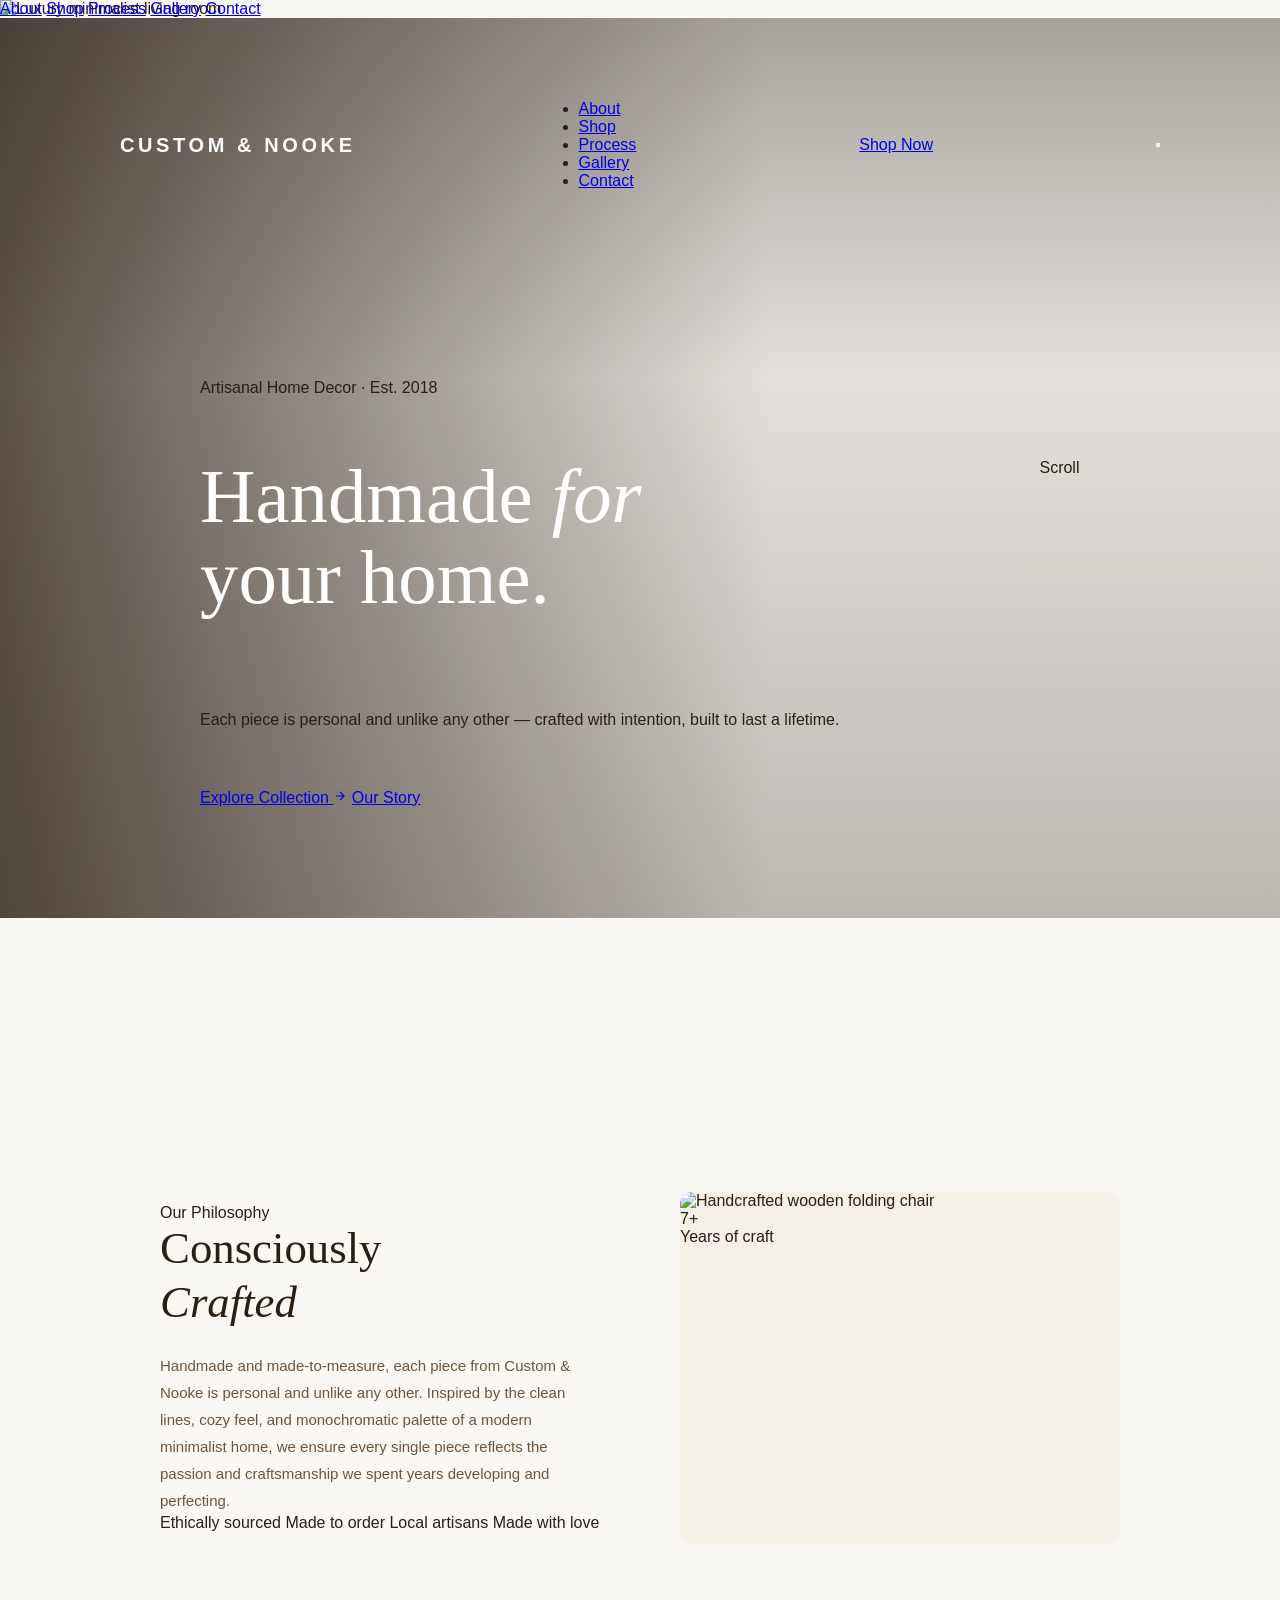
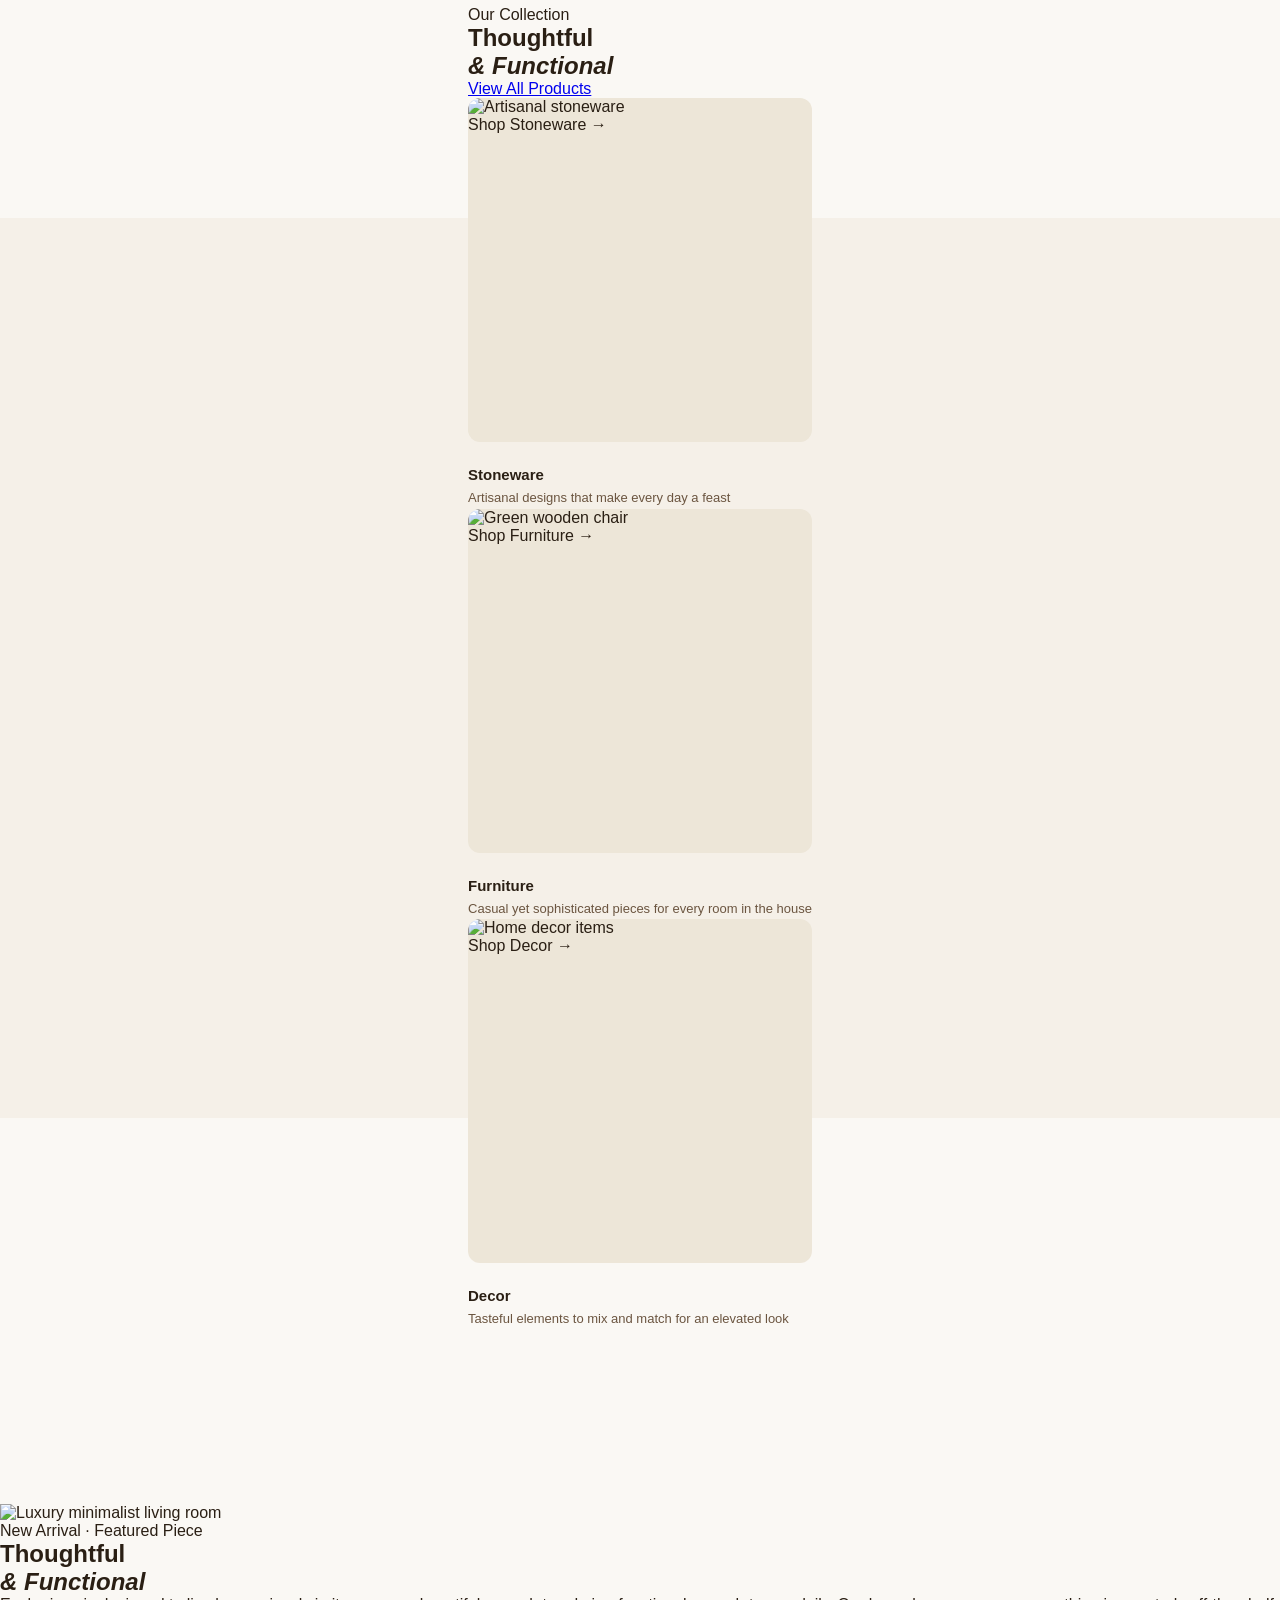
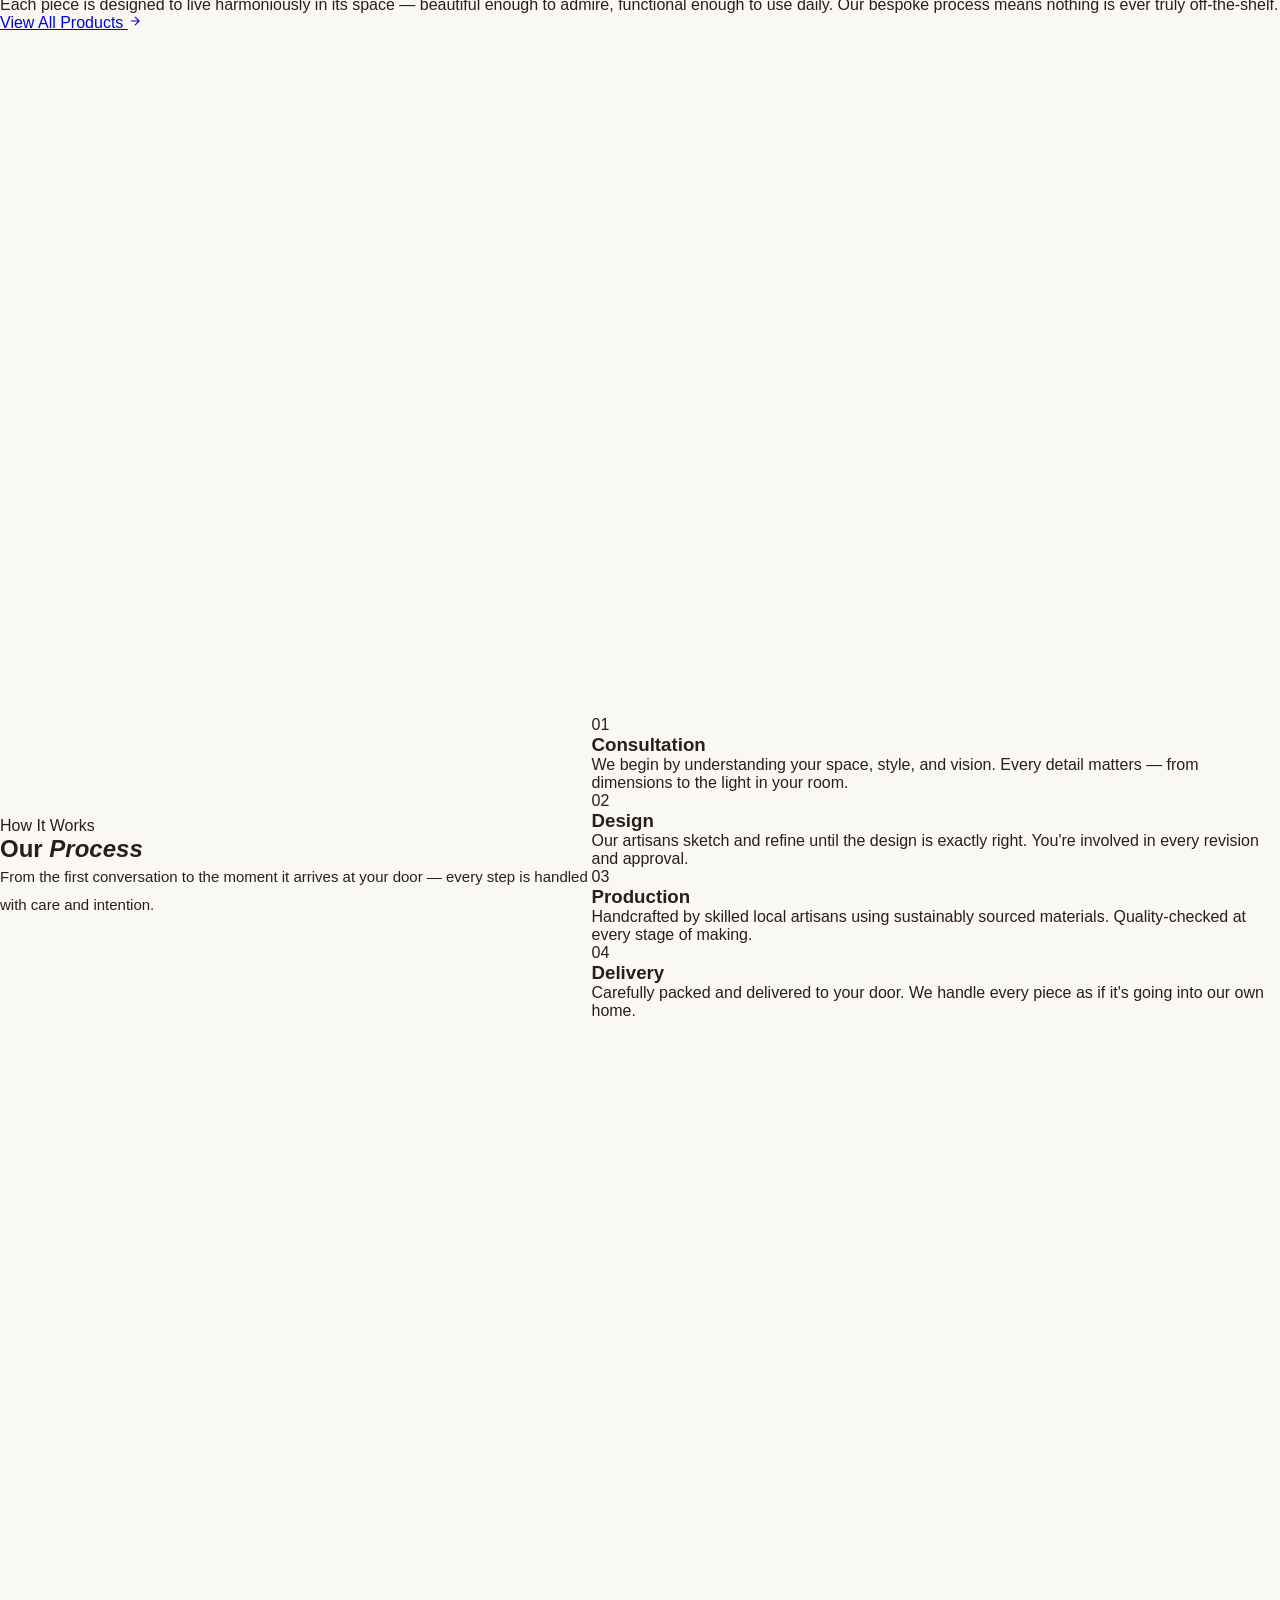
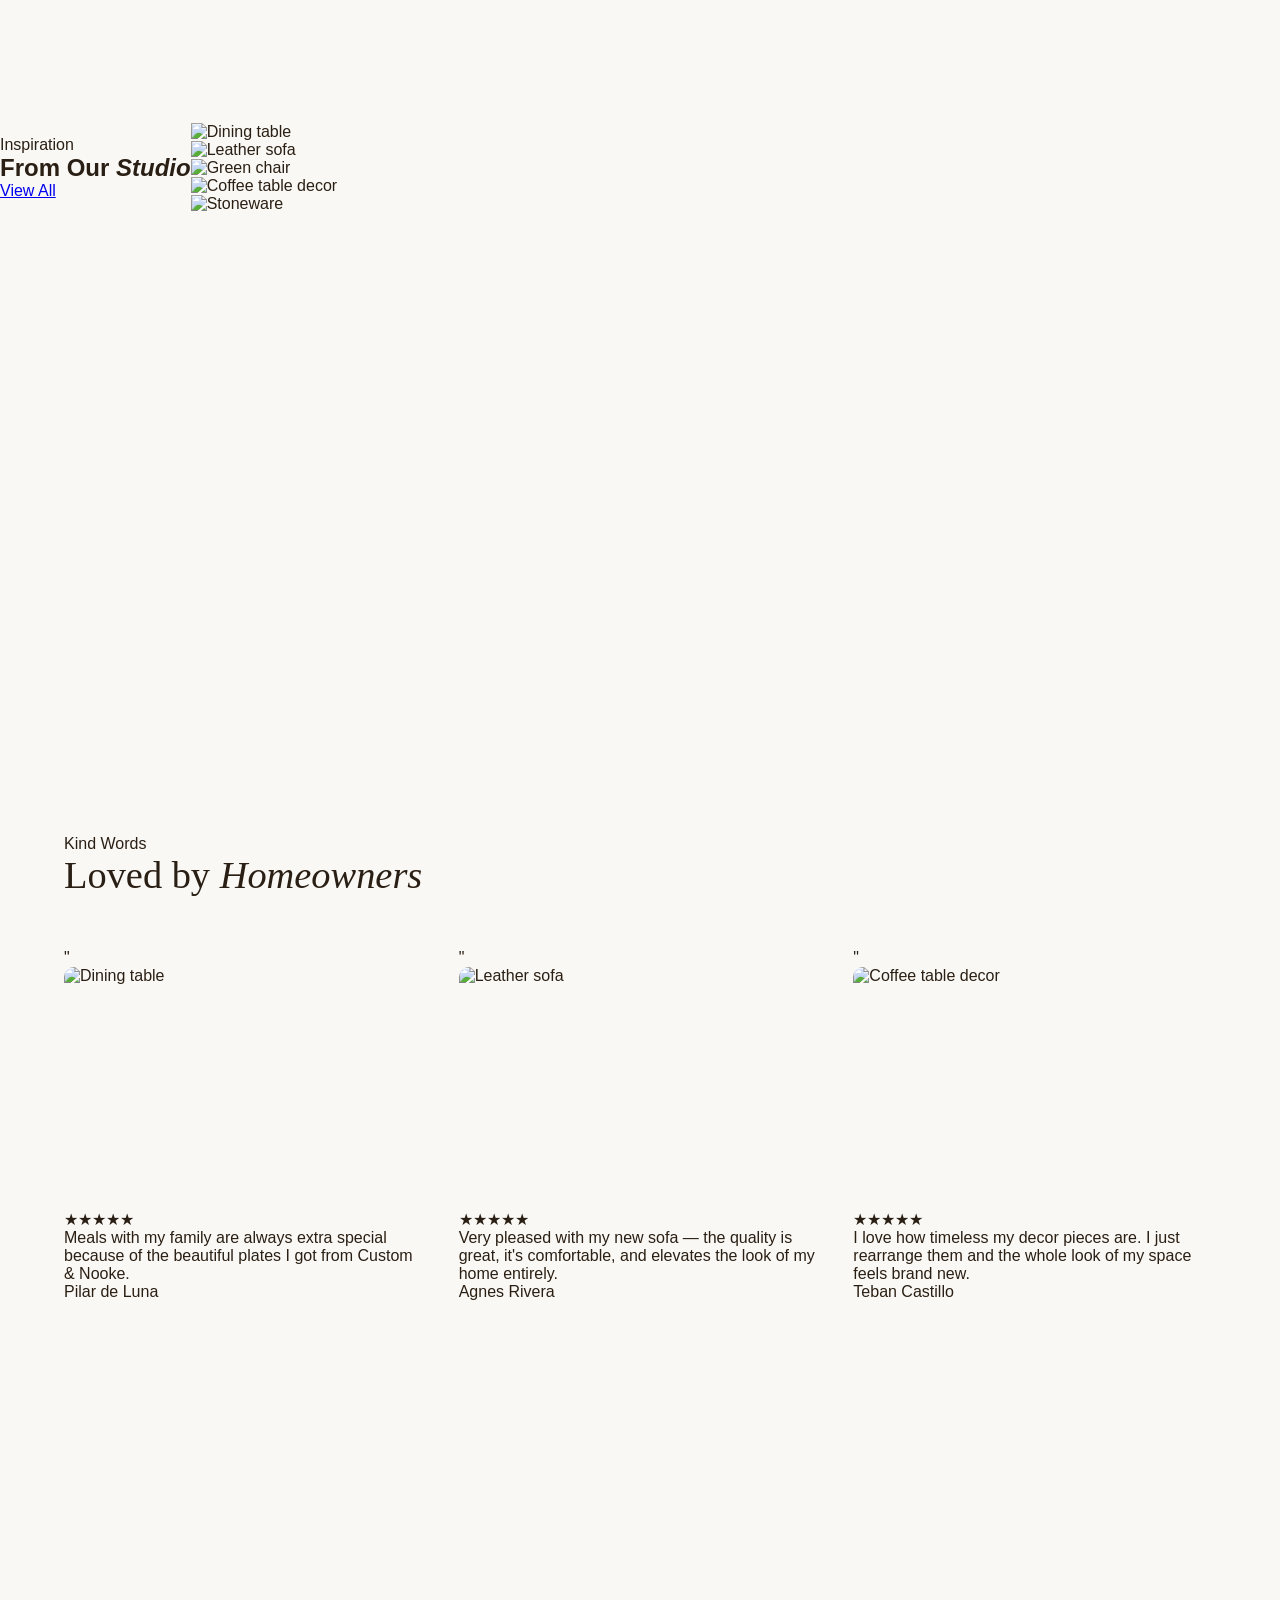
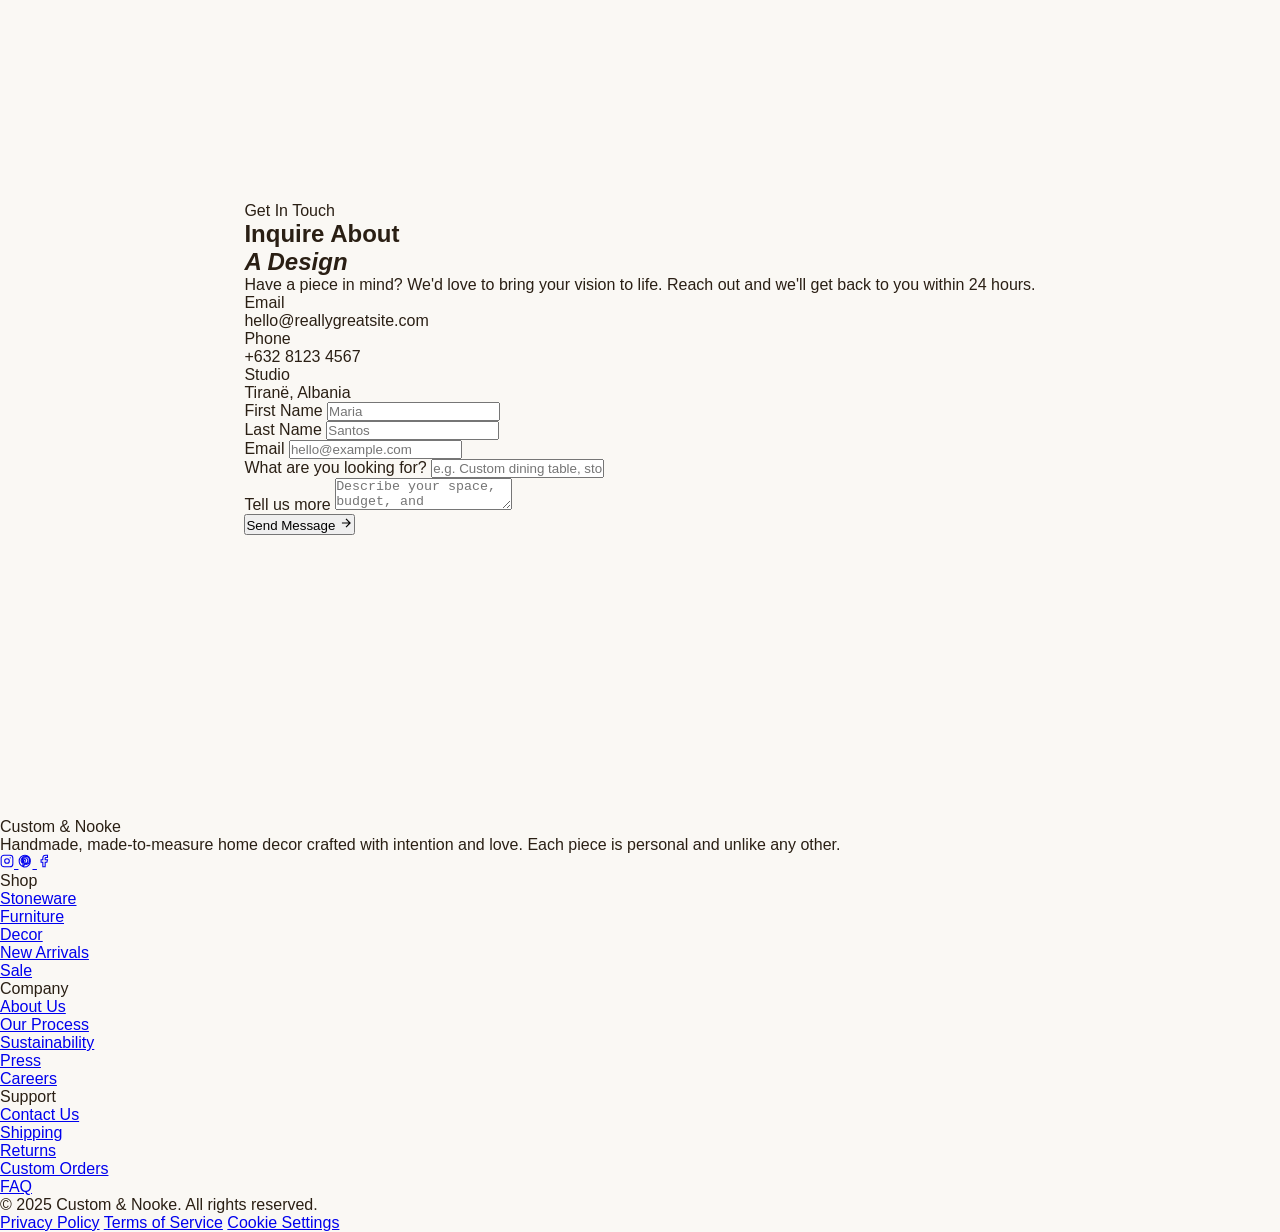
==== index.html @ d77bcbae "Update index.html" ====
<!DOCTYPE html>
<html lang="en" class="scroll-smooth">
<head>
<meta charset="utf-8">
<meta name="viewport" content="width=device-width, initial-scale=1.0">
<meta name="description" content="Handmade and made-to-measure furniture and home decor. Each piece is personal and unlike any other.">
<title>Custom &amp; Nooke | Artisanal Home Decor</title>
<link rel="preconnect" href="https://fonts.googleapis.com">
<link rel="preconnect" href="https://fonts.gstatic.com" crossorigin>
<link href="https://fonts.googleapis.com/css2?family=Cormorant+Garamond:ital,wght@0,300;0,400;0,600;1,300;1,400;1,600&family=Jost:wght@300;400;500;600&display=swap" rel="stylesheet">
<link rel="stylesheet" href="style3.css">
</head>
<body>

<div class="cursor cursor-dot" id="cursorDot"></div>
<div class="cursor cursor-ring" id="cursorRing"></div>

<!-- Mobile Menu -->
<div class="mobile-menu" id="mobileMenu">
  <a href="#about" onclick="closeMenu()">About</a>
  <a href="#shop" onclick="closeMenu()">Shop</a>
  <a href="#process" onclick="closeMenu()">Process</a>
  <a href="#gallery" onclick="closeMenu()">Gallery</a>
  <a href="#contact" onclick="closeMenu()">Contact</a>
</div>

<!-- NAV -->
<nav class="nav" id="mainNav">
  <a href="#" class="nav-logo">Custom &amp; Nooke</a>
  <ul class="nav-links">
    <li><a href="#about">About</a></li>
    <li><a href="#shop">Shop</a></li>
    <li><a href="#process">Process</a></li>
    <li><a href="#gallery">Gallery</a></li>
    <li><a href="#contact">Contact</a></li>
  </ul>
  <a href="#shop" class="nav-cta">Shop Now</a>
  <button class="hamburger" id="hamburger" aria-label="Toggle menu">
    <span></span><span></span><span></span>
  </button>
</nav>

<main>

<!-- HERO -->
<section class="hero" style="padding:0">
  <img class="hero-img"
    src="https://lh3.googleusercontent.com/aida-public/[base64]"
    alt="Luxury minimalist living room">
  <div class="hero-grain"></div>
  <div class="hero-overlay"></div>
  <div class="hero-content">
    <div class="hero-eyebrow">Artisanal Home Decor · Est. 2018</div>
    <h1>Handmade <em>for</em><br>your home.</h1>
    <p class="hero-sub">Each piece is personal and unlike any other — crafted with intention, built to last a lifetime.</p>
    <div class="hero-btns">
      <a href="#shop" class="btn-primary">Explore Collection <svg width="14" height="14" viewBox="0 0 24 24" fill="none" stroke="currentColor" stroke-width="2"><path d="M5 12h14M12 5l7 7-7 7"/></svg></a>
      <a href="#about" class="btn-ghost">Our Story</a>
    </div>
  </div>
  <div class="hero-scroll">
    <span>Scroll</span>
    <div class="scroll-line"></div>
  </div>
</section>

<!-- ABOUT -->
<section id="about" class="about">
  <div class="inner">
    <div class="about-grid">
      <div class="about-text reveal-left">
        <div class="section-eyebrow">Our Philosophy</div>
        <h2>Consciously<br><em>Crafted</em></h2>
        <p>Handmade and made-to-measure, each piece from Custom &amp; Nooke is personal and unlike any other. Inspired by the clean lines, cozy feel, and monochromatic palette of a modern minimalist home, we ensure every single piece reflects the passion and craftsmanship we spent years developing and perfecting.</p>
        <div class="about-tags">
          <span class="about-tag">Ethically sourced</span>
          <span class="about-tag">Made to order</span>
          <span class="about-tag">Local artisans</span>
          <span class="about-tag">Made with love</span>
        </div>
      </div>
      <div class="about-img-wrap reveal-right">
        <img src="https://lh3.googleusercontent.com/aida-public/[base64]"
          alt="Handcrafted wooden folding chair">
        <div class="about-img-badge">
          <div class="about-img-badge-num">7+</div>
          <div class="about-img-badge-label">Years of craft</div>
        </div>
      </div>
    </div>
  </div>
</section>

<!-- SHOP -->
<section id="shop" class="categories">
  <div class="inner">
    <div class="cat-header reveal">
      <div>
        <div class="section-eyebrow">Our Collection</div>
        <h2>Thoughtful<br><em>&amp; Functional</em></h2>
      </div>
      <a href="#" class="btn-outline">View All Products</a>
    </div>
    <div class="cat-grid">
      <div class="cat-card reveal" style="transition-delay:.05s">
        <div class="cat-card-img">
          <img src="https://lh3.googleusercontent.com/aida-public/[base64]" alt="Artisanal stoneware">
          <div class="cat-card-overlay"><span class="cat-card-cta">Shop Stoneware →</span></div>
        </div>
        <h3>Stoneware</h3>
        <p>Artisanal designs that make every day a feast</p>
      </div>
      <div class="cat-card reveal" style="transition-delay:.1s">
        <div class="cat-card-img">
          <img src="https://lh3.googleusercontent.com/aida-public/[base64]" alt="Green wooden chair">
          <div class="cat-card-overlay"><span class="cat-card-cta">Shop Furniture →</span></div>
        </div>
        <h3>Furniture</h3>
        <p>Casual yet sophisticated pieces for every room in the house</p>
      </div>
      <div class="cat-card reveal" style="transition-delay:.15s">
        <div class="cat-card-img">
          <img src="https://lh3.googleusercontent.com/aida-public/[base64]" alt="Home decor items">
          <div class="cat-card-overlay"><span class="cat-card-cta">Shop Decor →</span></div>
        </div>
        <h3>Decor</h3>
        <p>Tasteful elements to mix and match for an elevated look</p>
      </div>
    </div>
  </div>
</section>

<!-- FEATURED -->
<section class="featured" style="padding:0">
  <div class="featured-accent"></div>
  <div class="featured-inner">
    <div class="featured-img">
      <img src="https://lh3.googleusercontent.com/aida-public/[base64]" alt="Luxury minimalist living room">
    </div>
    <div class="featured-text reveal">
      <div class="featured-label">New Arrival · Featured Piece</div>
      <h2>Thoughtful<br><em>&amp; Functional</em></h2>
      <p>Each piece is designed to live harmoniously in its space — beautiful enough to admire, functional enough to use daily. Our bespoke process means nothing is ever truly off-the-shelf.</p>
      <a href="#shop" class="btn-primary">View All Products <svg width="14" height="14" viewBox="0 0 24 24" fill="none" stroke="currentColor" stroke-width="2"><path d="M5 12h14M12 5l7 7-7 7"/></svg></a>
    </div>
  </div>
</section>

<!-- PROCESS -->
<section id="process" class="process">
  <div class="inner">
    <div class="process-header">
      <div class="reveal-left">
        <div class="section-eyebrow">How It Works</div>
        <h2>Our <em>Process</em></h2>
      </div>
      <p class="reveal-right" style="font-size:15px;color:var(--txt-m);line-height:1.85;font-weight:300">From the first conversation to the moment it arrives at your door — every step is handled with care and intention.</p>
    </div>
  </div>
  <div class="process-steps">
    <div class="step reveal" style="transition-delay:.0s">
      <div class="step-num">01</div>
      <h3>Consultation</h3>
      <p>We begin by understanding your space, style, and vision. Every detail matters — from dimensions to the light in your room.</p>
      <div class="step-line"></div>
    </div>
    <div class="step reveal" style="transition-delay:.1s">
      <div class="step-num">02</div>
      <h3>Design</h3>
      <p>Our artisans sketch and refine until the design is exactly right. You're involved in every revision and approval.</p>
      <div class="step-line"></div>
    </div>
    <div class="step reveal" style="transition-delay:.2s">
      <div class="step-num">03</div>
      <h3>Production</h3>
      <p>Handcrafted by skilled local artisans using sustainably sourced materials. Quality-checked at every stage of making.</p>
      <div class="step-line"></div>
    </div>
    <div class="step reveal" style="transition-delay:.3s">
      <div class="step-num">04</div>
      <h3>Delivery</h3>
      <p>Carefully packed and delivered to your door. We handle every piece as if it's going into our own home.</p>
      <div class="step-line"></div>
    </div>
  </div>
</section>

<!-- GALLERY -->
<section id="gallery" class="gallery">
  <div class="gallery-header">
    <div>
      <div class="section-eyebrow">Inspiration</div>
      <h2>From Our <em>Studio</em></h2>
    </div>
    <a href="#" class="btn-outline">View All</a>
  </div>
  <div class="gallery-grid">
    <div class="g-item g1 reveal"><img src="https://lh3.googleusercontent.com/aida-public/[base64]" alt="Dining table"></div>
    <div class="g-item g2 reveal" style="transition-delay:.08s"><img src="https://lh3.googleusercontent.com/aida-public/[base64]" alt="Leather sofa"></div>
    <div class="g-item g3 reveal" style="transition-delay:.16s"><img src="https://lh3.googleusercontent.com/aida-public/[base64]" alt="Green chair"></div>
    <div class="g-item g4 reveal" style="transition-delay:.08s"><img src="https://lh3.googleusercontent.com/aida-public/[base64]" alt="Coffee table decor"></div>
    <div class="g-item g5 reveal" style="transition-delay:.16s"><img src="https://lh3.googleusercontent.com/aida-public/[base64]" alt="Stoneware"></div>
  </div>
</section>

<!-- TESTIMONIALS -->
<section class="testimonials">
  <div class="inner">
    <div class="test-header">
      <div>
        <div class="section-eyebrow">Kind Words</div>
        <h2>Loved by <em>Homeowners</em></h2>
      </div>
    </div>
    <div class="test-grid">
      <div class="test-card reveal">
        <div class="test-deco">"</div>
        <img class="test-card-img" src="https://lh3.googleusercontent.com/aida-public/[base64]" alt="Dining table">
        <div class="test-stars">★★★★★</div>
        <p class="test-quote">Meals with my family are always extra special because of the beautiful plates I got from Custom &amp; Nooke.</p>
        <p class="test-name">Pilar de Luna</p>
      </div>
      <div class="test-card reveal" style="transition-delay:.1s">
        <div class="test-deco">"</div>
        <img class="test-card-img" src="https://lh3.googleusercontent.com/aida-public/[base64]" alt="Leather sofa">
        <div class="test-stars">★★★★★</div>
        <p class="test-quote">Very pleased with my new sofa — the quality is great, it's comfortable, and elevates the look of my home entirely.</p>
        <p class="test-name">Agnes Rivera</p>
      </div>
      <div class="test-card reveal" style="transition-delay:.2s">
        <div class="test-deco">"</div>
        <img class="test-card-img" src="https://lh3.googleusercontent.com/aida-public/[base64]" alt="Coffee table decor">
        <div class="test-stars">★★★★★</div>
        <p class="test-quote">I love how timeless my decor pieces are. I just rearrange them and the whole look of my space feels brand new.</p>
        <p class="test-name">Teban Castillo</p>
      </div>
    </div>
  </div>
</section>

<!-- CONTACT -->
<section id="contact" class="contact">
  <div class="contact-bg"></div>
  <div class="inner" style="position:relative;z-index:2;padding:120px 0">
    <div class="contact-inner">
      <div class="contact-text reveal-left">
        <div class="section-eyebrow" style="color:var(--amber-l)">Get In Touch</div>
        <h2>Inquire About<br><em>A Design</em></h2>
        <p>Have a piece in mind? We'd love to bring your vision to life. Reach out and we'll get back to you within 24 hours.</p>
        <div class="contact-info">
          <div class="info-item">
            <div class="info-label">Email</div>
            <div class="info-val">hello@reallygreatsite.com</div>
          </div>
          <div class="info-item">
            <div class="info-label">Phone</div>
            <div class="info-val">+632 8123 4567</div>
          </div>
          <div class="info-item">
            <div class="info-label">Studio</div>
            <div class="info-val">Tiranë, Albania</div>
          </div>
        </div>
      </div>
      <div class="contact-form reveal-right">
        <div class="form-row">
          <div class="form-field">
            <label class="form-label">First Name</label>
            <input type="text" placeholder="Maria">
          </div>
          <div class="form-field">
            <label class="form-label">Last Name</label>
            <input type="text" placeholder="Santos">
          </div>
        </div>
        <div class="form-field">
          <label class="form-label">Email</label>
          <input type="email" placeholder="hello@example.com">
        </div>
        <div class="form-field">
          <label class="form-label">What are you looking for?</label>
          <input type="text" placeholder="e.g. Custom dining table, stoneware set...">
        </div>
        <div class="form-field">
          <label class="form-label">Tell us more</label>
          <textarea placeholder="Describe your space, budget, and timeline..."></textarea>
        </div>
        <button class="btn-submit">Send Message <svg width="14" height="14" viewBox="0 0 24 24" fill="none" stroke="currentColor" stroke-width="2"><path d="M5 12h14M12 5l7 7-7 7"/></svg></button>
      </div>
    </div>
  </div>
</section>

</main>

<!-- FOOTER -->
<footer>
  <div class="footer-inner">
    <div class="footer-top">
      <div>
        <div class="footer-brand-name">Custom &amp; Nooke</div>
        <p class="footer-brand-desc">Handmade, made-to-measure home decor crafted with intention and love. Each piece is personal and unlike any other.</p>
        <div class="footer-socials">
          <a class="social-btn" href="#" aria-label="Instagram">
            <svg width="14" height="14" viewBox="0 0 24 24" fill="none" stroke="currentColor" stroke-width="1.8"><rect x="2" y="2" width="20" height="20" rx="5"/><circle cx="12" cy="12" r="4"/><circle cx="17.5" cy="6.5" r="1" fill="currentColor" stroke="none"/></svg>
          </a>
          <a class="social-btn" href="#" aria-label="Pinterest">
            <svg width="14" height="14" viewBox="0 0 24 24" fill="none" stroke="currentColor" stroke-width="1.8"><path d="M12 2C6.48 2 2 6.48 2 12c0 4.24 2.65 7.86 6.39 9.29-.09-.78-.17-1.98.03-2.83.19-.77 1.27-5.38 1.27-5.38s-.32-.65-.32-1.61c0-1.51.88-2.64 1.97-2.64.93 0 1.38.7 1.38 1.54 0 .94-.6 2.34-.91 3.64-.26 1.09.54 1.97 1.61 1.97 1.93 0 3.42-2.04 3.42-4.97 0-2.6-1.87-4.42-4.54-4.42-3.09 0-4.91 2.32-4.91 4.71 0 .93.36 1.93.8 2.48.09.11.1.2.08.31-.08.33-.26 1.09-.3 1.24-.05.19-.17.23-.38.14-1.39-.65-2.26-2.69-2.26-4.33 0-3.52 2.56-6.76 7.38-6.76 3.87 0 6.88 2.76 6.88 6.44 0 3.84-2.42 6.93-5.78 6.93-1.13 0-2.19-.59-2.55-1.28l-.69 2.58c-.25.97-.93 2.18-1.39 2.92.63.19 1.3.3 1.99.3 5.52 0 10-4.48 10-10S17.52 2 12 2z"/></svg>
          </a>
          <a class="social-btn" href="#" aria-label="Facebook">
            <svg width="14" height="14" viewBox="0 0 24 24" fill="none" stroke="currentColor" stroke-width="1.8"><path d="M18 2h-3a5 5 0 0 0-5 5v3H7v4h3v8h4v-8h3l1-4h-4V7a1 1 0 0 1 1-1h3z"/></svg>
          </a>
        </div>
      </div>
      <div>
        <div class="footer-col-title">Shop</div>
        <ul class="footer-links">
          <li><a href="#">Stoneware</a></li>
          <li><a href="#">Furniture</a></li>
          <li><a href="#">Decor</a></li>
          <li><a href="#">New Arrivals</a></li>
          <li><a href="#">Sale</a></li>
        </ul>
      </div>
      <div>
        <div class="footer-col-title">Company</div>
        <ul class="footer-links">
          <li><a href="#">About Us</a></li>
          <li><a href="#">Our Process</a></li>
          <li><a href="#">Sustainability</a></li>
          <li><a href="#">Press</a></li>
          <li><a href="#">Careers</a></li>
        </ul>
      </div>
      <div>
        <div class="footer-col-title">Support</div>
        <ul class="footer-links">
          <li><a href="#">Contact Us</a></li>
          <li><a href="#">Shipping</a></li>
          <li><a href="#">Returns</a></li>
          <li><a href="#">Custom Orders</a></li>
          <li><a href="#">FAQ</a></li>
        </ul>
      </div>
    </div>
    <div class="footer-bottom">
      <p class="footer-copy">© 2025 Custom &amp; Nooke. All rights reserved.</p>
      <div class="footer-legal">
        <a href="#">Privacy Policy</a>
        <a href="#">Terms of Service</a>
        <a href="#">Cookie Settings</a>
      </div>
    </div>
  </div>
</footer>

<script>
// Custom cursor
const dot = document.getElementById('cursorDot');
const ring = document.getElementById('cursorRing');
let mx=0,my=0,rx=0,ry=0;
document.addEventListener('mousemove',e=>{mx=e.clientX;my=e.clientY;dot.style.left=mx+'px';dot.style.top=my+'px'});
function animateRing(){rx+=(mx-rx)*.12;ry+=(my-ry)*.12;ring.style.left=rx+'px';ring.style.top=ry+'px';requestAnimationFrame(animateRing)}
animateRing();
// Hide cursor on mobile
if('ontouchstart' in window){dot.style.display='none';ring.style.display='none';document.body.style.cursor='auto'}

// Sticky nav
const nav=document.getElementById('mainNav');
window.addEventListener('scroll',()=>{
  nav.classList.toggle('scrolled',window.scrollY>60)
},{passive:true});

// Hamburger
const ham=document.getElementById('hamburger');
const menu=document.getElementById('mobileMenu');
ham.addEventListener('click',()=>{
  ham.classList.toggle('open');
  menu.classList.toggle('open');
  document.body.style.overflow=menu.classList.contains('open')?'hidden':'';
});
function closeMenu(){ham.classList.remove('open');menu.classList.remove('open');document.body.style.overflow=''}

// Parallax hero image and stop at footer
const heroImg=document.querySelector('.hero-img');
const footer=document.querySelector('footer');
let heroStopY=0;
let heroIsAbsolute=false;

const updateHeroStop = () => {
  heroStopY = Math.round(footer.getBoundingClientRect().top + window.scrollY - heroImg.offsetHeight);
};

const updateHeroPosition = () => {
  const s = window.scrollY;
  if (s >= heroStopY) {
    if (!heroIsAbsolute) {
      heroIsAbsolute = true;
      heroImg.style.position = 'absolute';
      heroImg.style.left = '0';
      heroImg.style.top = `${heroStopY}px`;
      heroImg.style.zIndex = '1';
      heroImg.style.transform = 'translateY(0) scale(1)';
    }
  } else {
    heroIsAbsolute = false;
    heroImg.style.position = 'fixed';
    heroImg.style.top = '0';
    heroImg.style.left = '0';
    heroImg.style.zIndex = '-1';
    heroImg.style.transform = `translateY(${s}px) scale(1)`;
  }
};

window.addEventListener('scroll', updateHeroPosition, {passive:true});
window.addEventListener('resize', () => {
  updateHeroStop();
  updateHeroPosition();
});

updateHeroStop();
updateHeroPosition();

// Scroll reveal
const obs=new IntersectionObserver(entries=>{
  entries.forEach(e=>{if(e.isIntersecting){e.target.classList.add('visible');obs.unobserve(e.target)}})
},{threshold:0.1,rootMargin:'0px 0px -40px 0px'});
document.querySelectorAll('.reveal,.reveal-left,.reveal-right').forEach(el=>obs.observe(el));

// Contact form submit
document.querySelector('.btn-submit').addEventListener('click',function(){
  this.textContent='Message Sent ✓';
  this.style.background='#639922';
  setTimeout(()=>{this.innerHTML='Send Message <svg width="14" height="14" viewBox="0 0 24 24" fill="none" stroke="currentColor" stroke-width="2"><path d="M5 12h14M12 5l7 7-7 7"/></svg>';this.style.background=''},3000);
});
</script>
</body>
</html>
---- style3.css ----
*, *::before, *::after { box-sizing: border-box; margin: 0; padding: 0; }
 
:root {
  --brown-deep:   #3b2a1a;
  --brown-dark:   #5a3e28;
  --brown-mid:    #8b6340;
  --amber:        #c58b3e;
  --amber-light:  #d4a55a;
  --cream:        #f5f0e8;
  --cream-dark:   #ede6d8;
  --warm-white:   #faf8f4;
  --text-dark:    #2a1f14;
  --text-mid:     #6b5540;
  --text-light:   #9e8570;
  --ff-serif: 'Libre Caslon Text', Georgia, serif;
  --ff-sans:  'Manrope', sans-serif;
  --max: 90vw;
}
 
html { font-size: 16px; }
body { background: var(--warm-white); color: var(--text-dark); font-family: var(--ff-sans); overflow-x: hidden; }
 
/* ─── NAV ─── */
.nav {
  position: absolute; top: 0; left: 0; right: 0; z-index: 50;
  display: flex; align-items: center; justify-content: space-between;
  padding: 100px 120px;
}
.nav-logo {
  font-family: var(--ff-sans); font-size: 20px; font-weight: 900;
  letter-spacing: 0.18em; text-transform: uppercase; color: #fff;
  text-decoration: none; text-align: right; line-height: 1.4;
}
.nav-left { display: flex; gap: 28px; }
.nav-left a {
  font-size: 12px; font-weight: 900; letter-spacing: 0.1em;
  text-transform: uppercase; color: rgba(255,255,255,0.5);
  text-decoration: none; transition: color 0.2s;
}
.nav-left a:hover { color: #fff; }
 
/* ─── HERO ─── */
.hero {
  position: relative; height: 100vh; min-height: 620px;
  display: flex; align-items: center; overflow: hidden;
}
.hero-img {
  position: absolute; inset: 0; width: 100%; height: 100%;
  object-fit: cover;
  animation: zoomIn 14s ease-out forwards;
}
@keyframes zoomIn { from { transform: scale(1.06); } to { transform: scale(1); } }
.hero-overlay {
  position: absolute; inset: 0;
  background: linear-gradient(to right, rgba(30,18,8,0.72) 0%, rgba(30,18,8,0.1) 60%),
              linear-gradient(to bottom, rgba(30,18,8,0.3) 0%, rgba(30,18,8,0) 40%, rgba(30,18,8,0.2) 100%);
}
.hero-content {
  position: relative; z-index: 2;
  padding: 0 200px;
  display: flex;
  flex-direction: column; align-items: flex-start; gap: 60px;
  justify-content: center;
  margin-top: 250px;
  max-width: 1100px;
  animation: fadeUp 1s 0.4s ease both;
}
@keyframes fadeUp { from { opacity:0; transform:translateY(24px); } to { opacity:1; transform:translateY(0); } }
.hero-content h1 {
  font-family: var(--ff-serif); font-size: clamp(3rem, 6vw, 5.5rem);
  color: #fff; line-height: 1.05; font-weight: 400;
  margin-bottom: 32px;
}
.btn-shop {
  display: inline-block; padding: 16px 65px; border-radius: 999px;
  background: var(--amber); color: #fff;
  font-size: 16px; font-weight: 700; letter-spacing: 0.12em;
  text-transform: uppercase; text-decoration: none; border: none;
  cursor: pointer; transition: background 0.2s, transform 0.2s;
}
.btn-shop:hover { background: var(--amber-light); transform: translateY(-2px); }
 
/* ─── SECTION BASE ─── */
section { padding: 50px 0px; height: 100vh; display: flex; align-items: center; }
.inner { max-width: var(--max); margin: 0 auto; }
 
/* ─── CONSCIOUSLY CRAFTED ─── */
.about { background: var(--warm-white); }
.about-grid {
  display: grid; grid-template-columns: 2fr 2fr;
  gap: 80px; align-items: center; justify-content: center;
}
.about-text h2 {
  font-family: var(--ff-serif); font-size: clamp(2.2rem, 3.5vw, 3rem);
  font-weight: 400; color: var(--text-dark);
  margin-bottom: 22px; line-height: 1.2;
}
.about-text p {
  font-size: 15px; color: var(--text-mid); line-height: 1.8;
  max-width: 440px;
}
.about-img-wrap {
  border-radius: 12px; overflow: hidden;
  background: var(--cream);
  aspect-ratio: 5/4;
}
.about-img-wrap img {
  width: 100%; height: 100%; object-fit: cover;
  transition: transform 0.8s ease;
}
.about-img-wrap:hover img { transform: scale(1.04); }
 
/* ─── THOUGHTFUL & FUNCTIONAL ─── */
.categories { background: var(--cream); }
.cat-inner {
  display: flex; gap: 300px; align-items: flex-start;
}
.cat-left { flex: 0 0 240px; padding-top: 8px; }
.cat-left h2 {
  font-family: var(--ff-serif); font-size: clamp(2rem, 3vw, 2.6rem);
  font-weight: 400; line-height: 1.2; margin-bottom: 32px; width: max-content;
}
.btn-view {
  display: inline-block; padding: 14px 30px; border-radius: 999px;
  background: var(--amber); color: #fff;
  font-size: 11px; font-weight: 700; letter-spacing: 0.12em;
  text-transform: uppercase; text-decoration: none; border: none;
  cursor: pointer; transition: background 0.2s;
}
.btn-view:hover { background: var(--amber-light); }
.cat-right { flex: 1; display: grid; grid-template-columns: repeat(3, 1fr); gap: 40px; }
.cat-card { cursor: pointer; }
.cat-card-img {
  aspect-ratio: 1; border-radius: 12px; overflow: hidden;
  background: var(--cream-dark); margin-bottom: 24px;
}
.cat-card-img img {
  width: 100%; height: 100%; object-fit: cover;
  transition: transform 0.6s ease;
}
.cat-card:hover .cat-card-img img { transform: scale(1.07); }
.cat-card h3 {
  font-family: var(--ff-sans); font-size: 15px; font-weight: 600;
  color: var(--text-dark); margin-bottom: 5px;
}
.cat-card p { font-size: 13px; color: var(--text-mid); line-height: 1.6; }
 
/* ─── LOVED BY HOMEOWNERS ─── */
.testimonials { background: var(--warm-white); }
.testimonials h2 {
  font-family: var(--ff-serif); font-size: clamp(2rem, 3vw, 2.8rem);
  font-weight: 400; margin-bottom: 52px;
}
.test-grid {
  display: grid; grid-template-columns: repeat(3, 1fr); gap: 32px;
}
.test-card img {
  width: 100%; aspect-ratio: 16/10; object-fit: cover;
  border-radius: 10px; margin-bottom: 16px;
  display: block;
}
.test-card .name {
  font-size: 13px; font-weight: 700; color: var(--text-dark);
  margin-bottom: 8px; letter-spacing: 0.02em;
}
.test-card blockquote {
  font-size: 13px; color: var(--text-mid); line-height: 1.7;
  font-style: normal;
}
 
/* ─── INQUIRE ─── */
.inquire {
  height: 70vh;
  background: linear-gradient(rgba(0,0,0,0.5), rgba(0,0,0,0.32)), url("footer.png");
  background-size: cover;
  background-position: center;
  background-repeat: no-repeat;
  position: relative;
  overflow: hidden;
  display: flex;
  flex-direction: column;
  padding: 80px 0;
}

.inquire .inner {
  flex: 1;
  display: flex;
  flex-direction: column;
}

.inquire-inner {
  flex: 1;
  display: grid;
  grid-template-columns: 1fr 1fr;
  gap: 100px;
  align-items: flex-start;
  z-index: 2;
}

.inquire h2 {
  font-family: var(--ff-serif);
  font-size: clamp(2rem, 3vw, 2.8rem);
  font-weight: 400;
  color: #fff;
  line-height: 1.2;
  margin: 0;
}

.inquire-info-wrapper {
  display: flex;
  flex-direction: column;
  gap: 28px;
}

.info-block {
  margin-bottom: 0;
}

.info-block .label {
  font-size: 11px;
  font-weight: 600;
  letter-spacing: 0.14em;
  text-transform: uppercase;
  color: rgba(255,255,255,0.45);
  margin-bottom: 5px;
}

.info-block .val {
  font-size: 15px;
  color: rgba(255,255,255,0.85);
}

.inquire-footer {
  margin-top: auto;
  display: flex;
  flex-direction: column;
  align-items: center;
  gap: 16px;
  padding: 40px 0 60px 0;
  border-top: 1px solid rgba(255,255,255,0.1);
}

.inquire-links {
  display: flex;
  gap: 32px;
  justify-content: center;
  margin: 0;
  padding: 0;
}

.inquire-links a {
  font-size: 13px;
  color: rgba(255,255,255,0.5);
  text-decoration: none;
  transition: color 0.2s;
}

.inquire-links a:hover {
  color: rgba(255,255,255,0.85);
}

.copyright {
  font-size: 12px;
  color: rgba(255,255,255,0.3);
  margin: 0;
}

/* ─── SCROLL REVEAL ─── */
.reveal {
  opacity: 0; transform: translateY(24px);
  transition: opacity 0.85s ease, transform 0.85s ease;
}
.reveal.visible { opacity: 1; transform: translateY(0); }
 
/* ─── RESPONSIVE ─── */

/* Large desktop (1400px+): tighten the huge gaps */
@media (min-width: 1400px) {
  :root { --max: 85vw; }
}

/* Medium-large (901px – 1200px) */
@media (max-width: 1200px) {
  .nav { padding: 40px 60px; }
  .hero-content { padding: 0 80px; margin-top: 180px; }
  .cat-inner { gap: 80px; }
  .about-grid { gap: 48px; }
}

/* Tablet landscape / small desktop (769px – 900px) */
@media (max-width: 900px) {
  :root { --max: 92vw; }

  .nav { padding: 24px 32px; }

  section { padding: 72px 0; height: auto; min-height: 100vh; }

  /* Hero */
  .hero { height: 100svh; min-height: 560px; }
  .hero-content { padding: 0 32px; margin-top: 120px; gap: 36px; }
  .hero-content h1 { font-size: clamp(2.4rem, 7vw, 4rem); margin-bottom: 16px; }

  /* About */
  .about-grid { grid-template-columns: 1fr; gap: 36px; }
  .about-text p { max-width: 100%; }

  /* Categories */
  .cat-inner { flex-direction: column; gap: 36px; }
  .cat-left { flex: none; width: 100%; display: flex; align-items: center; justify-content: space-between; }
  .cat-left h2 { margin-bottom: 0; width: auto; }
  .cat-right { grid-template-columns: repeat(3, 1fr); gap: 24px; }

  /* Testimonials */
  .test-grid { grid-template-columns: 1fr; gap: 40px; }

  /* Inquire */
  .inquire { height: auto; padding: 72px 0; }
  .inquire-inner { grid-template-columns: 1fr; gap: 40px; }
  .inquire-footer { padding: 32px 0 40px; }
}

/* Tablet portrait (601px – 768px) */
@media (max-width: 768px) {
  section { padding: 60px 0; }

  .hero-content { padding: 0 28px; margin-top: 100px; }

  .cat-right { grid-template-columns: repeat(3, 1fr); gap: 16px; }
  .cat-card h3 { font-size: 13px; }
  .cat-card p { font-size: 11px; }

  .test-grid { grid-template-columns: repeat(2, 1fr); gap: 24px; }
  .test-card:last-child { grid-column: 1 / -1; max-width: 420px; margin: 0 auto; width: 100%; }

  .inquire-links { gap: 20px; flex-wrap: wrap; justify-content: center; }
}

/* Mobile (max 600px) */
@media (max-width: 600px) {
  :root { --max: 88vw; }

  .nav { padding: 20px 24px; }
  .nav-logo { font-size: 15px; }

  section { padding: 56px 0; min-height: auto; }

  /* Hero */
  .hero { height: 100svh; }
  .hero-content { padding: 0 24px; margin-top: 100px; gap: 28px; }
  .hero-content h1 { font-size: clamp(2rem, 9vw, 3rem); margin-bottom: 8px; }
  .btn-shop { padding: 14px 44px; font-size: 13px; }

  /* About */
  .about-grid { gap: 28px; }
  .about-text h2 { font-size: clamp(1.8rem, 7vw, 2.4rem); }
  .about-img-wrap { aspect-ratio: 4/3; }

  /* Categories */
  .cat-left { flex-direction: column; align-items: flex-start; gap: 20px; }
  .cat-left h2 { margin-bottom: 0; }
  .cat-right { grid-template-columns: 1fr; gap: 24px; }
  .cat-card-img { aspect-ratio: 16/9; }

  /* Testimonials */
  .testimonials h2 { font-size: clamp(1.8rem, 7vw, 2.4rem); margin-bottom: 32px; }
  .test-grid { grid-template-columns: 1fr; gap: 32px; }
  .test-card:last-child { grid-column: auto; max-width: 100%; }

  /* Inquire */
  .inquire h2 { font-size: clamp(1.8rem, 7vw, 2.4rem); }
  .inquire-footer { padding: 24px 0 32px; gap: 12px; }
  .inquire-links { gap: 16px; }
  .inquire-links a { font-size: 11px; }
}

/* Very small mobile (max 380px) */
@media (max-width: 380px) {
  .nav-logo { font-size: 13px; letter-spacing: 0.12em; }
  .hero-content h1 { font-size: 1.9rem; }
  .btn-shop { padding: 12px 36px; }
  .cat-right { gap: 20px; }
  .inquire-links { flex-direction: column; align-items: center; gap: 10px; }
}
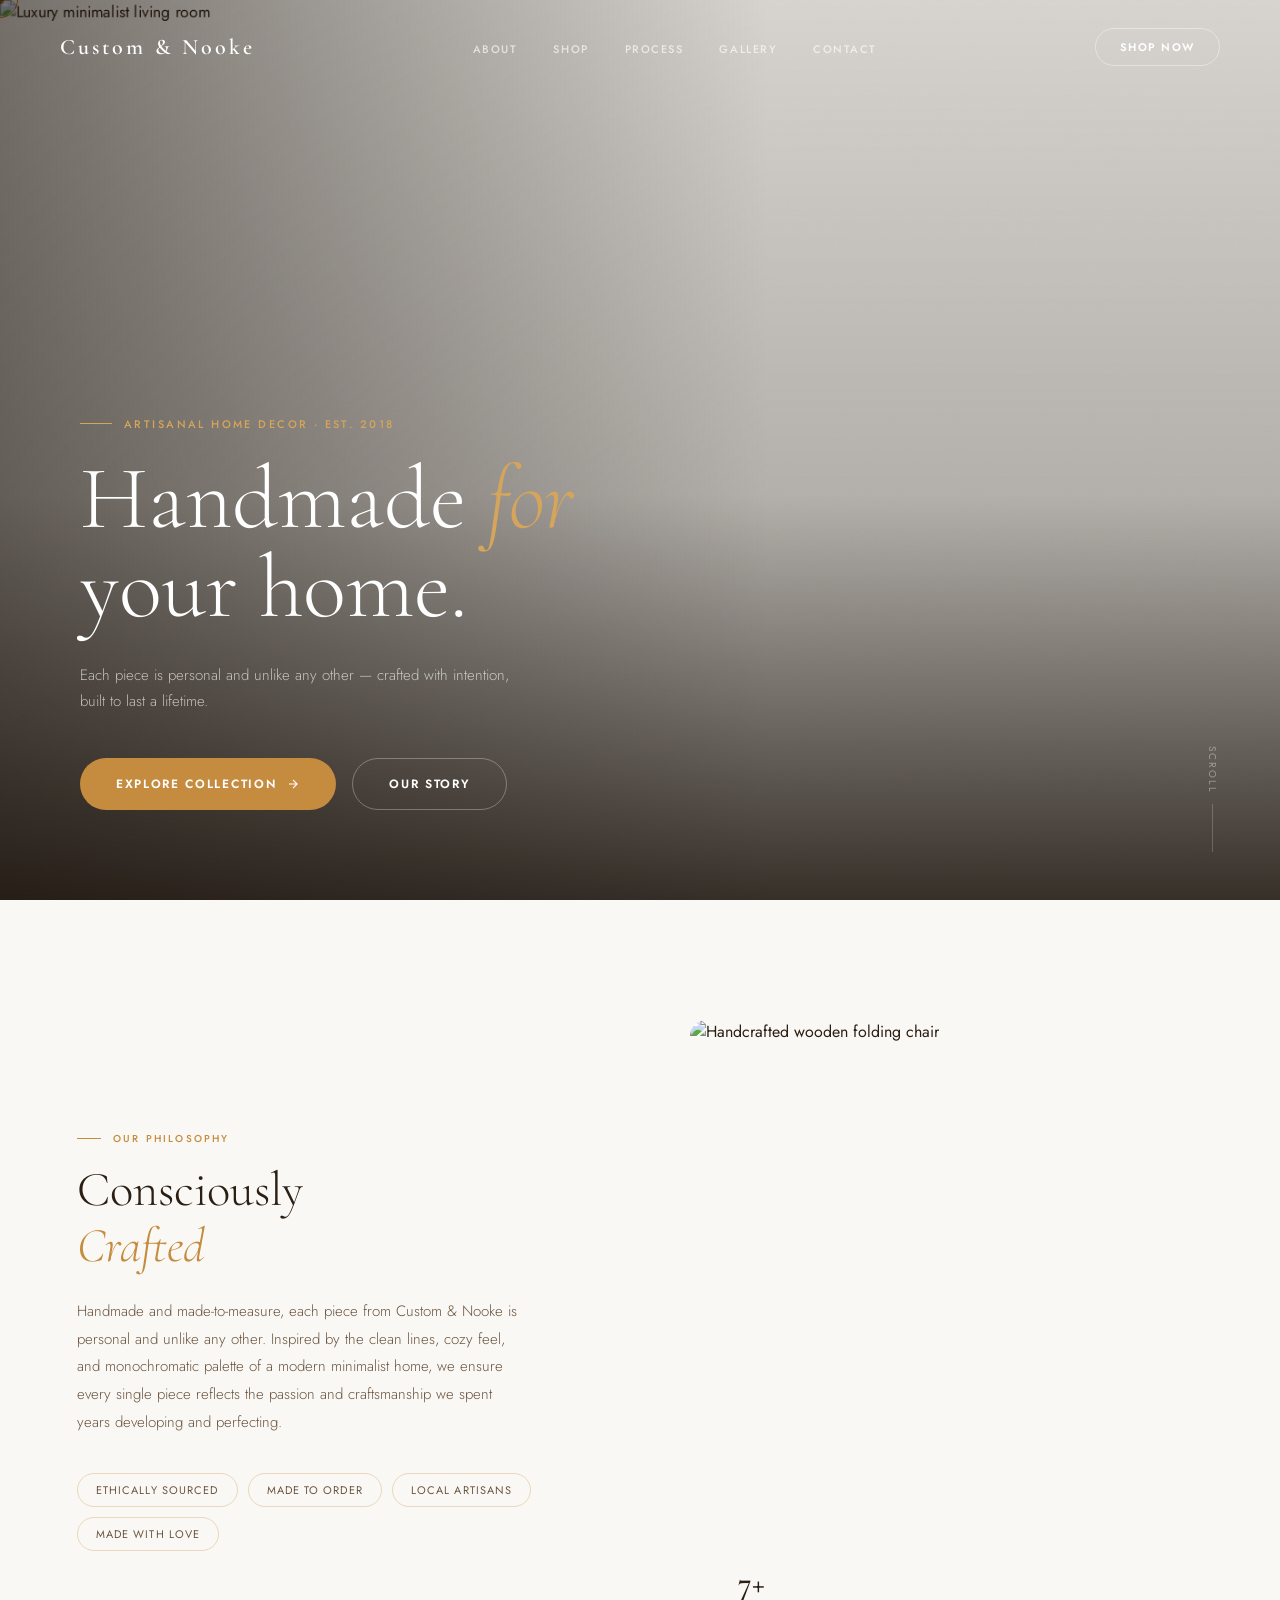
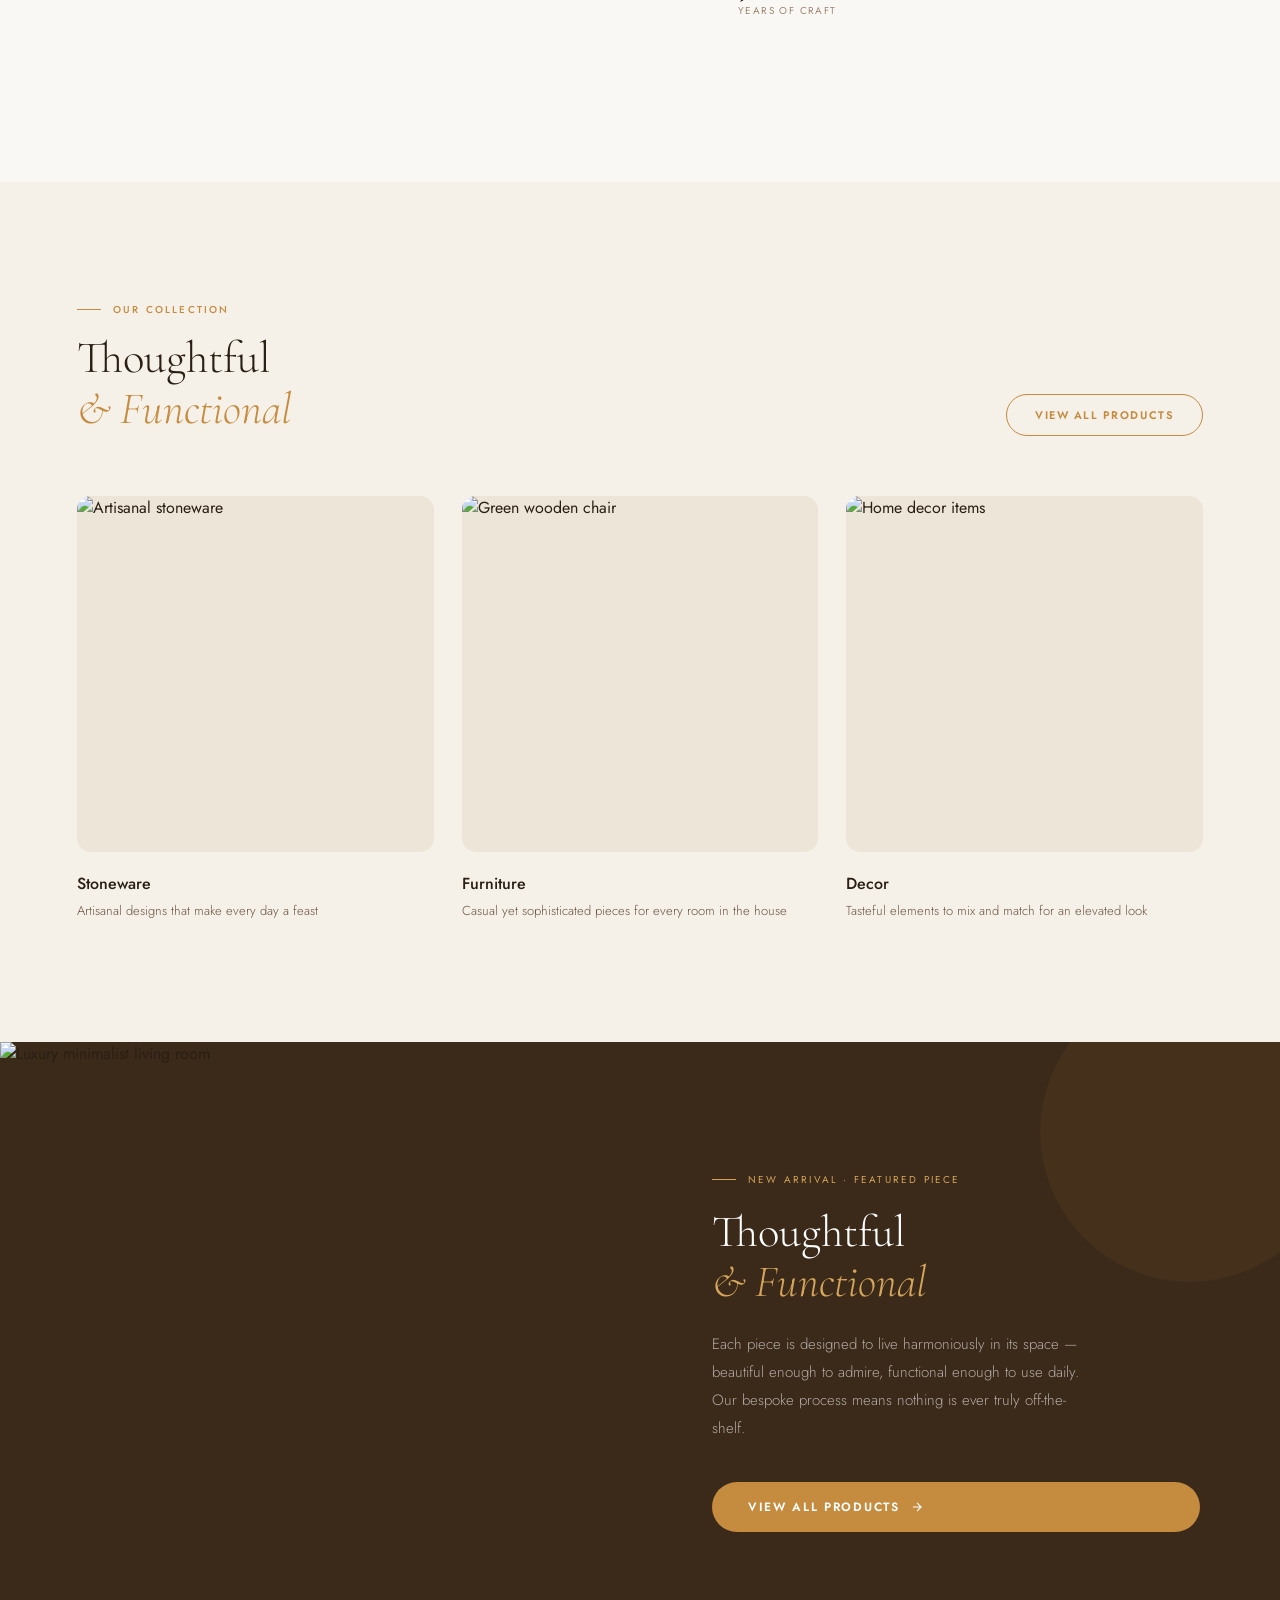
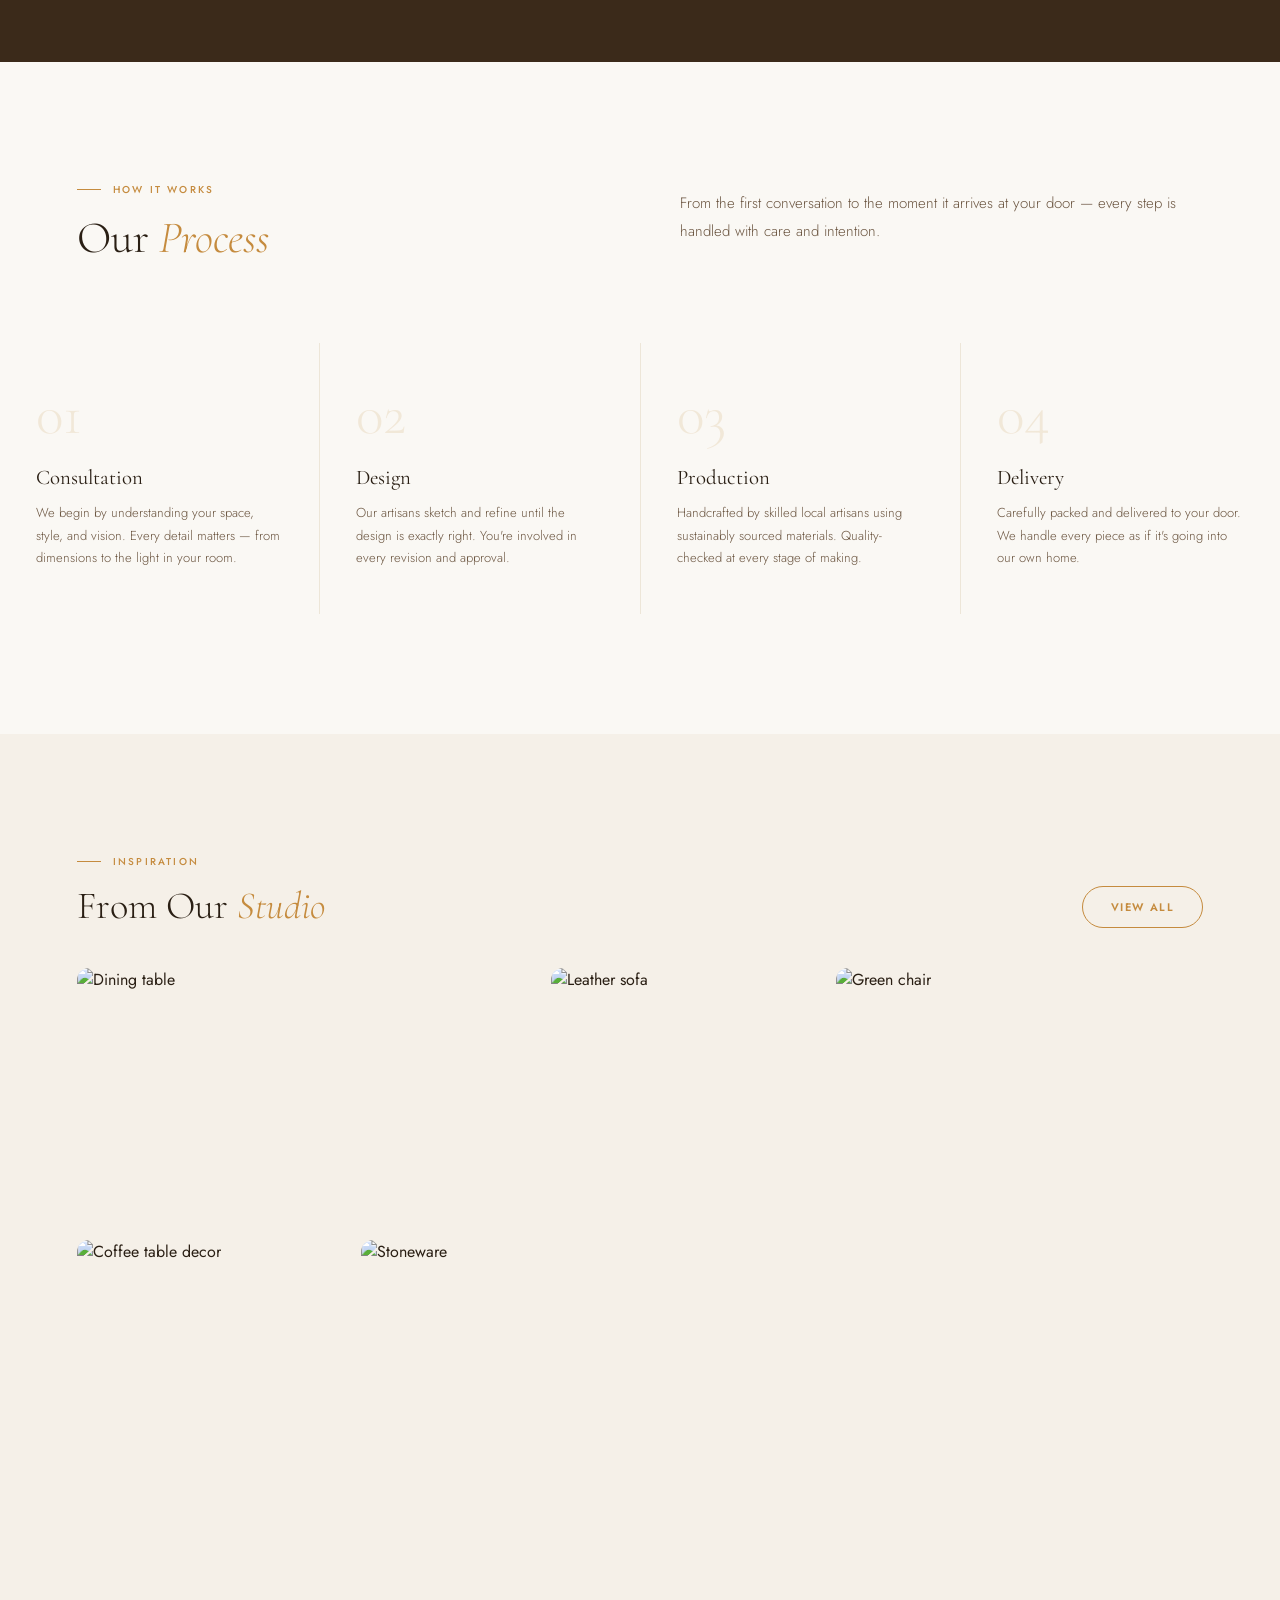
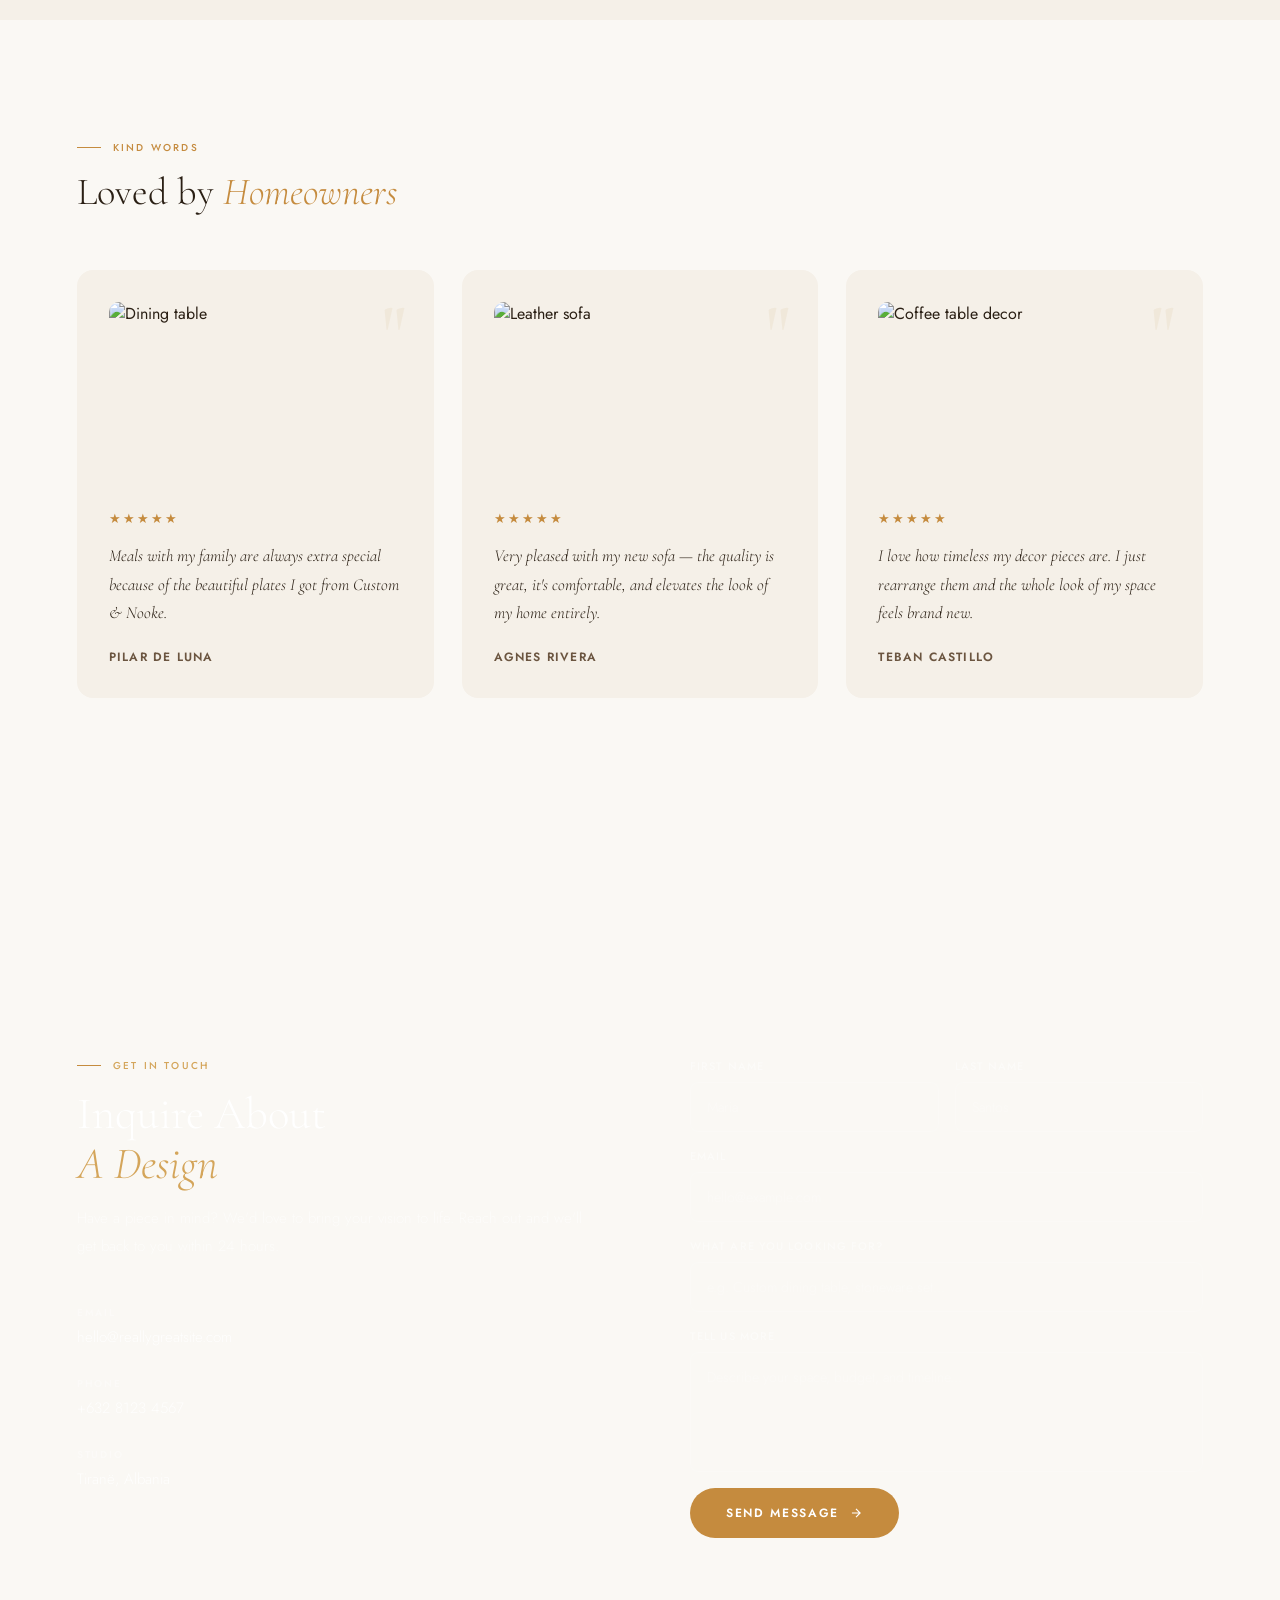
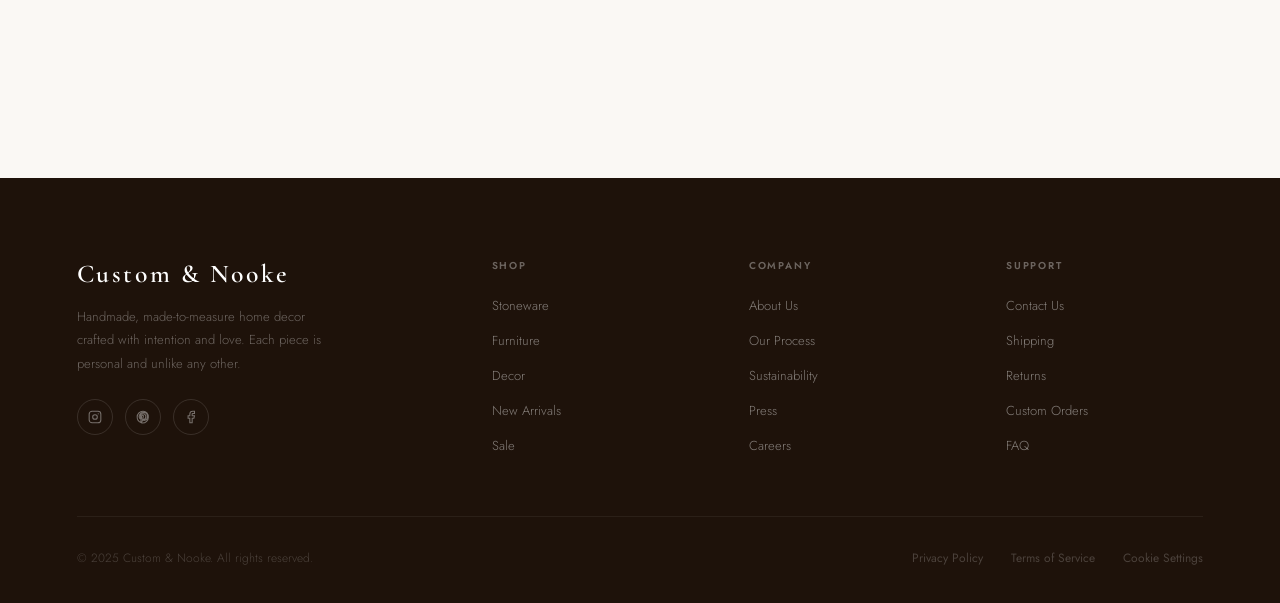
==== commit 1bbafca4: "Update index.html" ====
--- a/index.html
+++ b/index.html
@@ -8,7 +8,7 @@
 <link rel="preconnect" href="https://fonts.googleapis.com">
 <link rel="preconnect" href="https://fonts.gstatic.com" crossorigin>
 <link href="https://fonts.googleapis.com/css2?family=Cormorant+Garamond:ital,wght@0,300;0,400;0,600;1,300;1,400;1,600&family=Jost:wght@300;400;500;600&display=swap" rel="stylesheet">
-<link rel="stylesheet" href="style3.css">
+<link rel="stylesheet" href="style.css">
 </head>
 <body>
 
--- a/style.css
+++ b/style.css
@@ -0,0 +1,528 @@
+*,*::before,*::after{box-sizing:border-box;margin:0;padding:0}
+:root{
+  --brown:    #3b2a1a;
+  --amber:    #c58b3e;
+  --amber-l:  #d4a55a;
+  --amber-d:  #a97232;
+  --cream:    #f5f0e8;
+  --cream-d:  #ede6d8;
+  --warm:     #faf8f4;
+  --txt:      #2a1f14;
+  --txt-m:    #6b5540;
+  --txt-l:    #9e8570;
+  --serif:    'Cormorant Garamond', Georgia, serif;
+  --sans:     'Jost', sans-serif;
+  --ease:     cubic-bezier(0.16,1,0.3,1);
+}
+html{font-size:16px;scroll-behavior:smooth}
+body{background:var(--warm);color:var(--txt);font-family:var(--sans);overflow-x:hidden;cursor:none}
+
+/* custom cursor */
+.cursor{position:fixed;pointer-events:none;z-index:9999;mix-blend-mode:multiply;transition:transform .15s ease,opacity .2s ease}
+.cursor-dot{width:8px;height:8px;background:var(--amber);border-radius:50%;transform:translate(-50%,-50%)}
+.cursor-ring{width:36px;height:36px;border:1.5px solid var(--amber);border-radius:50%;transform:translate(-50%,-50%);transition:transform .25s var(--ease),width .25s var(--ease),height .25s var(--ease),opacity .2s ease}
+body:has(a:hover) .cursor-ring,body:has(button:hover) .cursor-ring{width:56px;height:56px;opacity:.6}
+
+/* NAV */
+.nav{
+  position:fixed;top:0;left:0;right:0;z-index:100;
+  display:flex;align-items:center;justify-content:space-between;
+  padding:28px 60px;
+  transition:background .4s ease,padding .4s ease,backdrop-filter .4s ease;
+}
+.nav.scrolled{
+  background:rgba(250,248,244,0.92);
+  backdrop-filter:blur(12px);
+  -webkit-backdrop-filter:blur(12px);
+  padding:16px 60px;
+  border-bottom:1px solid rgba(197,139,62,.12);
+}
+.nav-logo{
+  font-family:var(--serif);font-size:22px;font-weight:600;
+  letter-spacing:.14em;color:#fff;text-decoration:none;
+  transition:color .3s ease;line-height:1.2;
+}
+.nav.scrolled .nav-logo{color:var(--txt)}
+.nav-links{display:flex;gap:36px;list-style:none}
+.nav-links a{
+  font-size:11px;font-weight:500;letter-spacing:.14em;
+  text-transform:uppercase;color:rgba(255,255,255,.65);
+  text-decoration:none;transition:color .25s;position:relative;
+}
+.nav-links a::after{
+  content:'';position:absolute;bottom:-3px;left:0;right:0;height:1px;
+  background:var(--amber);transform:scaleX(0);transform-origin:left;
+  transition:transform .3s var(--ease);
+}
+.nav-links a:hover{color:#fff}
+.nav-links a:hover::after{transform:scaleX(1)}
+.nav.scrolled .nav-links a{color:var(--txt-m)}
+.nav.scrolled .nav-links a:hover{color:var(--txt)}
+.nav-cta{
+  font-size:11px;font-weight:600;letter-spacing:.14em;text-transform:uppercase;
+  color:#fff;border:1.5px solid rgba(255,255,255,.4);border-radius:999px;
+  padding:10px 24px;text-decoration:none;
+  transition:background .25s,border-color .25s,color .25s;
+}
+.nav-cta:hover{background:var(--amber);border-color:var(--amber);color:#fff}
+.nav.scrolled .nav-cta{color:var(--txt);border-color:rgba(197,139,62,.4)}
+.nav.scrolled .nav-cta:hover{color:#fff}
+
+/* hamburger */
+.hamburger{display:none;flex-direction:column;gap:5px;cursor:pointer;padding:4px;background:none;border:none}
+.hamburger span{display:block;width:24px;height:1.5px;background:#fff;transition:all .3s var(--ease);transform-origin:center}
+.nav.scrolled .hamburger span{background:var(--txt)}
+.hamburger.open span:nth-child(1){transform:translateY(6.5px) rotate(45deg)}
+.hamburger.open span:nth-child(2){opacity:0;transform:scaleX(0)}
+.hamburger.open span:nth-child(3){transform:translateY(-6.5px) rotate(-45deg)}
+
+/* mobile drawer */
+.mobile-menu{
+  position:fixed;inset:0;z-index:99;
+  background:var(--warm);
+  display:flex;flex-direction:column;align-items:center;justify-content:center;gap:40px;
+  opacity:0;pointer-events:none;transform:translateY(-20px);
+  transition:opacity .4s var(--ease),transform .4s var(--ease);
+}
+.mobile-menu.open{opacity:1;pointer-events:all;transform:translateY(0)}
+.mobile-menu a{
+  font-family:var(--serif);font-size:clamp(2rem,6vw,3.5rem);font-weight:300;
+  color:var(--txt);text-decoration:none;letter-spacing:.04em;
+  transition:color .2s;
+}
+.mobile-menu a:hover{color:var(--amber)}
+
+/* HERO */
+.hero{
+  position:relative;height:100svh;min-height:640px;
+  display:flex;align-items:flex-end;overflow:visible;
+}
+.hero-img{
+  position:fixed;top:0;left:0;width:100vw;height:100svh;
+  object-fit:cover;will-change:transform;
+  animation:heroZoom 18s ease-out forwards;
+  z-index:-1;pointer-events:none;
+}
+@keyframes heroZoom{from{transform:scale(1.1) translateY(0)}to{transform:scale(1) translateY(0)}}
+.hero-grain{
+  position:fixed;inset:0;z-index:1;opacity:.04;
+  background-image:url("data:image/svg+xml,%3Csvg viewBox='0 0 256 256' xmlns='http://www.w3.org/2000/svg'%3E%3Cfilter id='noise'%3E%3CfeTurbulence type='fractalNoise' baseFrequency='0.9' numOctaves='4' stitchTiles='stitch'/%3E%3C/filter%3E%3Crect width='100%25' height='100%25' filter='url(%23noise)' opacity='1'/%3E%3C/svg%3E");
+  background-size:200px;pointer-events:none;
+}
+.hero-overlay{
+  position:absolute;inset:0;z-index:2;
+  background:
+    linear-gradient(to top, rgba(20,12,5,.85) 0%, rgba(20,12,5,.3) 45%, rgba(20,12,5,.15) 100%),
+    linear-gradient(to right, rgba(20,12,5,.5) 0%, transparent 60%);
+}
+.hero-content{
+  position:relative;z-index:3;
+  padding:0 80px 90px;
+  max-width:900px;
+  animation:fadeUp .9s .3s var(--ease) both;
+}
+@keyframes fadeUp{from{opacity:0;transform:translateY(28px)}to{opacity:1;transform:translateY(0)}}
+.hero-eyebrow{
+  font-size:11px;font-weight:500;letter-spacing:.22em;
+  text-transform:uppercase;color:var(--amber-l);
+  margin-bottom:22px;display:flex;align-items:center;gap:12px;
+}
+.hero-eyebrow::before{content:'';display:block;width:32px;height:1px;background:var(--amber-l)}
+.hero-content h1{
+  font-family:var(--serif);font-size:clamp(3.5rem,7vw,6.5rem);
+  color:#fff;line-height:1.0;font-weight:300;margin-bottom:30px;
+}
+.hero-content h1 em{font-style:italic;font-weight:300;color:var(--amber-l)}
+.hero-sub{
+  font-size:15px;color:rgba(255,255,255,.65);line-height:1.7;
+  max-width:440px;margin-bottom:44px;font-weight:300;
+}
+.hero-btns{display:flex;gap:16px;flex-wrap:wrap}
+.btn-primary{
+  display:inline-flex;align-items:center;gap:10px;
+  padding:16px 36px;border-radius:999px;
+  background:var(--amber);color:#fff;
+  font-size:12px;font-weight:600;letter-spacing:.14em;
+  text-transform:uppercase;text-decoration:none;
+  transition:background .25s,transform .25s;
+}
+.btn-primary:hover{background:var(--amber-l);transform:translateY(-2px)}
+.btn-ghost{
+  display:inline-flex;align-items:center;gap:10px;
+  padding:16px 36px;border-radius:999px;
+  border:1.5px solid rgba(255,255,255,.3);color:#fff;
+  font-size:12px;font-weight:600;letter-spacing:.14em;
+  text-transform:uppercase;text-decoration:none;
+  transition:border-color .25s,background .25s,transform .25s;
+}
+.btn-ghost:hover{border-color:rgba(255,255,255,.7);transform:translateY(-2px)}
+.hero-scroll{
+  position:absolute;right:60px;bottom:48px;z-index:3;
+  display:flex;flex-direction:column;align-items:center;gap:10px;
+  animation:fadeUp .9s .7s var(--ease) both;
+}
+.hero-scroll span{
+  font-size:10px;letter-spacing:.2em;text-transform:uppercase;
+  color:rgba(255,255,255,.4);writing-mode:vertical-rl;
+}
+.scroll-line{
+  width:1px;height:48px;background:rgba(255,255,255,.2);
+  position:relative;overflow:hidden;
+}
+.scroll-line::after{
+  content:'';position:absolute;top:-100%;left:0;right:0;
+  height:100%;background:var(--amber-l);
+  animation:scrollAnim 2s 1.5s ease-in-out infinite;
+}
+@keyframes scrollAnim{0%{top:-100%}100%{top:100%}}
+.hero-stats{
+  position:absolute;right:60px;top:50%;z-index:3;
+  transform:translateY(-50%);
+  display:flex;flex-direction:column;gap:24px;
+  animation:fadeUp .9s .5s var(--ease) both;
+}
+.hero-stat{text-align:right}
+.hero-stat-num{font-family:var(--serif);font-size:2.4rem;font-weight:300;color:#fff;line-height:1}
+.hero-stat-label{font-size:10px;letter-spacing:.16em;text-transform:uppercase;color:rgba(255,255,255,.4)}
+
+/* SECTION BASE */
+section{padding:120px 0}
+.inner{max-width:min(88vw,1240px);margin:0 auto}
+.section-eyebrow{
+  font-size:10px;font-weight:500;letter-spacing:.22em;text-transform:uppercase;
+  color:var(--amber);margin-bottom:16px;
+  display:flex;align-items:center;gap:12px;
+}
+.section-eyebrow::before{content:'';display:block;width:24px;height:1px;background:var(--amber)}
+
+/* ABOUT */
+.about{background:var(--warm)}
+.about-grid{display:grid;grid-template-columns:1fr 1fr;gap:100px;align-items:center}
+.about-text h2{
+  font-family:var(--serif);font-size:clamp(2.4rem,3.8vw,3.4rem);
+  font-weight:300;color:var(--txt);margin-bottom:24px;line-height:1.15;
+}
+.about-text h2 em{font-style:italic;color:var(--amber)}
+.about-text p{font-size:15px;color:var(--txt-m);line-height:1.85;max-width:440px;font-weight:300}
+.about-tags{display:flex;flex-wrap:wrap;gap:10px;margin-top:36px}
+.about-tag{
+  font-size:11px;letter-spacing:.1em;text-transform:uppercase;
+  padding:8px 18px;border-radius:999px;
+  border:1px solid rgba(197,139,62,.3);color:var(--txt-m);
+  transition:background .25s,color .25s,border-color .25s;
+}
+.about-tag:hover{background:var(--amber);color:#fff;border-color:var(--amber)}
+.about-img-wrap{
+  position:relative;border-radius:16px;overflow:hidden;
+  aspect-ratio:4/5;
+}
+.about-img-wrap img{width:100%;height:100%;object-fit:cover;transition:transform .8s var(--ease)}
+.about-img-wrap:hover img{transform:scale(1.04)}
+.about-img-badge{
+  position:absolute;bottom:28px;left:28px;
+  background:rgba(250,248,244,.92);backdrop-filter:blur(8px);
+  border-radius:12px;padding:16px 20px;
+}
+.about-img-badge-num{font-family:var(--serif);font-size:2rem;font-weight:600;color:var(--txt);line-height:1}
+.about-img-badge-label{font-size:10px;letter-spacing:.14em;text-transform:uppercase;color:var(--txt-l);margin-top:4px}
+
+/* SHOP */
+.categories{background:var(--cream)}
+.cat-header{display:flex;align-items:flex-end;justify-content:space-between;margin-bottom:60px}
+.cat-header h2{
+  font-family:var(--serif);font-size:clamp(2.2rem,3.5vw,3.2rem);
+  font-weight:300;line-height:1.15;
+}
+.cat-header h2 em{font-style:italic;color:var(--amber)}
+.btn-outline{
+  display:inline-flex;align-items:center;gap:8px;
+  padding:12px 28px;border-radius:999px;
+  border:1.5px solid var(--amber);color:var(--amber);
+  font-size:11px;font-weight:600;letter-spacing:.14em;
+  text-transform:uppercase;text-decoration:none;
+  transition:background .25s,color .25s;white-space:nowrap;
+}
+.btn-outline:hover{background:var(--amber);color:#fff}
+.cat-grid{display:grid;grid-template-columns:repeat(3,1fr);gap:28px}
+.cat-card{cursor:pointer;group:true}
+.cat-card-img{
+  aspect-ratio:1;border-radius:14px;overflow:hidden;
+  background:var(--cream-d);margin-bottom:20px;position:relative;
+}
+.cat-card-img img{
+  width:100%;height:100%;object-fit:cover;
+  transition:transform .7s var(--ease);
+}
+.cat-card:hover .cat-card-img img{transform:scale(1.08)}
+.cat-card-overlay{
+  position:absolute;inset:0;
+  background:rgba(59,42,26,.0);
+  transition:background .4s ease;
+  display:flex;align-items:flex-end;padding:20px;
+}
+.cat-card:hover .cat-card-overlay{background:rgba(59,42,26,.35)}
+.cat-card-cta{
+  opacity:0;transform:translateY(8px);
+  font-size:11px;font-weight:600;letter-spacing:.14em;
+  text-transform:uppercase;color:#fff;
+  transition:opacity .35s ease,transform .35s var(--ease);
+}
+.cat-card:hover .cat-card-cta{opacity:1;transform:translateY(0)}
+.cat-card h3{font-family:var(--sans);font-size:16px;font-weight:500;color:var(--txt);margin-bottom:6px}
+.cat-card p{font-size:13px;color:var(--txt-m);line-height:1.6;font-weight:300}
+
+/* FEATURED */
+.featured{background:var(--brown);overflow:hidden;position:relative}
+.featured-inner{
+  display:grid;grid-template-columns:1fr 1fr;gap:0;min-height:620px;align-items:stretch;
+}
+.featured-img{overflow:hidden;position:relative}
+.featured-img img{width:100%;height:100%;object-fit:cover;transition:transform 1.2s var(--ease)}
+.featured:hover .featured-img img{transform:scale(1.04)}
+.featured-text{
+  padding:80px 80px 80px 72px;
+  display:flex;flex-direction:column;justify-content:center;
+}
+.featured-label{
+  font-size:10px;letter-spacing:.22em;text-transform:uppercase;
+  color:var(--amber-l);margin-bottom:20px;
+  display:flex;align-items:center;gap:12px;
+}
+.featured-label::before{content:'';width:24px;height:1px;background:var(--amber-l)}
+.featured h2{
+  font-family:var(--serif);font-size:clamp(2.2rem,3.5vw,3.4rem);
+  font-weight:300;color:#fff;line-height:1.12;margin-bottom:24px;
+}
+.featured h2 em{font-style:italic;color:var(--amber-l)}
+.featured p{font-size:15px;color:rgba(255,255,255,.6);line-height:1.85;font-weight:300;max-width:380px;margin-bottom:40px}
+.featured-accent{
+  position:absolute;right:-60px;top:-60px;
+  width:300px;height:300px;border-radius:50%;
+  background:rgba(197,139,62,.06);pointer-events:none;
+}
+
+/* PROCESS */
+.process{background:var(--warm)}
+.process-header{display:grid;grid-template-columns:1fr 1fr;gap:80px;align-items:start;margin-bottom:80px}
+.process-header h2{
+  font-family:var(--serif);font-size:clamp(2.2rem,3.5vw,3.4rem);
+  font-weight:300;line-height:1.12;
+}
+.process-header h2 em{font-style:italic;color:var(--amber)}
+.process-header p{font-size:15px;color:var(--txt-m);line-height:1.85;font-weight:300;padding-top:8px}
+.process-steps{display:grid;grid-template-columns:repeat(4,1fr);gap:1px;background:var(--cream-d)}
+.step{background:var(--warm);padding:44px 36px;position:relative;overflow:hidden;transition:background .3s ease}
+.step:hover{background:var(--cream)}
+.step-num{
+  font-family:var(--serif);font-size:3.6rem;font-weight:300;
+  color:rgba(197,139,62,.15);line-height:1;margin-bottom:20px;
+  transition:color .3s ease;
+}
+.step:hover .step-num{color:rgba(197,139,62,.35)}
+.step h3{font-family:var(--serif);font-size:1.3rem;font-weight:400;color:var(--txt);margin-bottom:12px}
+.step p{font-size:13px;color:var(--txt-m);line-height:1.75;font-weight:300}
+.step-line{
+  position:absolute;bottom:0;left:0;right:0;height:2px;
+  background:var(--amber);transform:scaleX(0);transform-origin:left;
+  transition:transform .4s var(--ease);
+}
+.step:hover .step-line{transform:scaleX(1)}
+
+/* GALLERY */
+.gallery{background:var(--cream);padding:120px 0}
+.gallery-header{display:flex;align-items:flex-end;justify-content:space-between;margin-bottom:40px;max-width:min(88vw,1240px);margin-left:auto;margin-right:auto}
+.gallery-header h2{font-family:var(--serif);font-size:clamp(2rem,3vw,2.8rem);font-weight:300;line-height:1.12}
+.gallery-header h2 em{font-style:italic;color:var(--amber)}
+.gallery-grid{
+  display:grid;
+  grid-template-columns:repeat(12,1fr);
+  grid-template-rows:260px 260px;
+  gap:12px;
+  max-width:min(88vw,1240px);margin:0 auto;
+}
+.g-item{border-radius:12px;overflow:hidden;position:relative}
+.g-item img{width:100%;height:100%;object-fit:cover;transition:transform .8s var(--ease)}
+.g-item:hover img{transform:scale(1.06)}
+.g1{grid-column:1/6;grid-row:1/2}
+.g2{grid-column:6/9;grid-row:1/2}
+.g3{grid-column:9/13;grid-row:1/3}
+.g4{grid-column:1/4;grid-row:2/3}
+.g5{grid-column:4/9;grid-row:2/3}
+
+/* TESTIMONIALS */
+.testimonials{background:var(--warm)}
+.test-header{display:flex;align-items:flex-end;justify-content:space-between;margin-bottom:56px}
+.test-header h2{font-family:var(--serif);font-size:clamp(2rem,3vw,2.8rem);font-weight:300;line-height:1.12}
+.test-header h2 em{font-style:italic;color:var(--amber)}
+.test-grid{display:grid;grid-template-columns:repeat(3,1fr);gap:28px}
+.test-card{
+  background:var(--cream);border-radius:16px;padding:32px;
+  position:relative;overflow:hidden;
+  transition:transform .3s var(--ease);
+}
+.test-card:hover{transform:translateY(-4px)}
+.test-card-img{
+  width:100%;aspect-ratio:16/10;object-fit:cover;
+  border-radius:10px;margin-bottom:24px;display:block;
+}
+.test-stars{color:var(--amber);font-size:13px;letter-spacing:2px;margin-bottom:14px}
+.test-quote{
+  font-family:var(--serif);font-size:1.05rem;font-weight:300;
+  color:var(--txt);line-height:1.7;font-style:italic;
+  margin-bottom:20px;
+}
+.test-name{font-size:12px;font-weight:600;letter-spacing:.1em;text-transform:uppercase;color:var(--txt-m)}
+.test-deco{
+  position:absolute;top:24px;right:28px;
+  font-family:var(--serif);font-size:5rem;font-weight:600;
+  color:rgba(197,139,62,.08);line-height:1;
+}
+
+/* CONTACT */
+.contact{
+  background:transparent;
+  position:relative;overflow:hidden;
+}
+.contact-bg{
+  position:absolute;inset:0;
+  background:transparent;
+  opacity:0;
+}
+.contact-inner{
+  position:relative;z-index:2;
+  display:grid;grid-template-columns:1fr 1fr;gap:100px;align-items:start;
+}
+.contact-text h2{
+  font-family:var(--serif);font-size:clamp(2.2rem,3.5vw,3.4rem);
+  font-weight:300;color:#fff;line-height:1.12;margin-bottom:16px;
+}
+.contact-text h2 em{font-style:italic;color:var(--amber-l)}
+.contact-text p{font-size:15px;color:rgba(255,255,255,.55);line-height:1.85;font-weight:300;margin-bottom:44px}
+.contact-info{display:flex;flex-direction:column;gap:28px}
+.info-item .info-label{
+  font-size:10px;font-weight:600;letter-spacing:.18em;
+  text-transform:uppercase;color:rgba(255,255,255,.35);margin-bottom:6px;
+}
+.info-item .info-val{font-size:15px;color:rgba(255,255,255,.8);font-weight:300}
+.contact-form{display:flex;flex-direction:column;gap:16px}
+.form-row{display:grid;grid-template-columns:1fr 1fr;gap:16px}
+.form-field{display:flex;flex-direction:column;gap:8px}
+.form-label{font-size:11px;font-weight:500;letter-spacing:.1em;text-transform:uppercase;color:rgba(255,255,255,.45)}
+.form-field input,.form-field textarea,.form-field select{
+  background:rgba(255,255,255,.06);
+  border:1px solid rgba(255,255,255,.12);
+  border-radius:8px;padding:14px 16px;
+  font-family:var(--sans);font-size:14px;color:#fff;
+  outline:none;transition:border-color .25s,background .25s;
+  resize:none;font-weight:300;
+  -webkit-appearance:none;
+}
+.form-field input::placeholder,.form-field textarea::placeholder{color:rgba(255,255,255,.25)}
+.form-field input:focus,.form-field textarea:focus{
+  border-color:rgba(197,139,62,.6);background:rgba(255,255,255,.09);
+}
+.form-field textarea{min-height:120px}
+.btn-submit{
+  display:inline-flex;align-items:center;gap:10px;
+  padding:16px 36px;border-radius:999px;
+  background:var(--amber);color:#fff;border:none;
+  font-family:var(--sans);font-size:12px;font-weight:600;
+  letter-spacing:.14em;text-transform:uppercase;cursor:pointer;
+  transition:background .25s,transform .25s;align-self:flex-start;
+}
+.btn-submit:hover{background:var(--amber-l);transform:translateY(-2px)}
+.btn-submit svg{transition:transform .25s}
+.btn-submit:hover svg{transform:translateX(4px)}
+
+/* FOOTER */
+footer{background:#1e120a;padding:80px 0 36px;}
+.footer-inner{max-width:min(88vw,1240px);margin:0 auto}
+.footer-top{
+  display:grid;grid-template-columns:1.8fr 1fr 1fr 1fr;
+  gap:60px;padding-bottom:60px;
+  border-bottom:1px solid rgba(255,255,255,.06);
+}
+.footer-brand-name{
+  font-family:var(--serif);font-size:1.6rem;font-weight:600;
+  color:#fff;letter-spacing:.1em;margin-bottom:16px;
+}
+.footer-brand-desc{font-size:13px;color:rgba(255,255,255,.35);line-height:1.8;font-weight:300;max-width:260px;margin-bottom:24px}
+.footer-socials{display:flex;gap:12px}
+.social-btn{
+  width:36px;height:36px;border-radius:50%;
+  border:1px solid rgba(255,255,255,.12);
+  display:flex;align-items:center;justify-content:center;
+  color:rgba(255,255,255,.4);text-decoration:none;
+  transition:border-color .25s,color .25s,background .25s;font-size:13px;
+}
+.social-btn:hover{border-color:var(--amber);color:var(--amber)}
+.footer-col-title{
+  font-size:10px;font-weight:600;letter-spacing:.18em;text-transform:uppercase;
+  color:rgba(255,255,255,.35);margin-bottom:20px;
+}
+.footer-links{list-style:none;display:flex;flex-direction:column;gap:12px}
+.footer-links a{
+  font-size:13px;color:rgba(255,255,255,.45);text-decoration:none;
+  font-weight:300;transition:color .2s;
+}
+.footer-links a:hover{color:var(--amber-l)}
+.footer-bottom{
+  display:flex;align-items:center;justify-content:space-between;
+  padding-top:32px;flex-wrap:wrap;gap:16px;
+}
+.footer-copy{font-size:12px;color:rgba(255,255,255,.2);font-weight:300}
+.footer-legal{display:flex;gap:28px}
+.footer-legal a{font-size:12px;color:rgba(255,255,255,.2);text-decoration:none;transition:color .2s}
+.footer-legal a:hover{color:rgba(255,255,255,.5)}
+
+/* REVEAL ANIMATIONS */
+.reveal{opacity:0;transform:translateY(32px);transition:opacity .9s var(--ease),transform .9s var(--ease)}
+.reveal.visible{opacity:1;transform:translateY(0)}
+.reveal-left{opacity:0;transform:translateX(-32px);transition:opacity .9s var(--ease),transform .9s var(--ease)}
+.reveal-left.visible{opacity:1;transform:translateX(0)}
+.reveal-right{opacity:0;transform:translateX(32px);transition:opacity .9s var(--ease),transform .9s var(--ease)}
+.reveal-right.visible{opacity:1;transform:translateX(0)}
+
+/* RESPONSIVE */
+@media(max-width:1100px){
+  .nav{padding:24px 40px}
+  .nav.scrolled{padding:14px 40px}
+  .hero-content{padding:0 48px 80px}
+  .hero-stats{display:none}
+  .hero-scroll{right:40px}
+  .about-grid{gap:64px}
+  .process-steps{grid-template-columns:repeat(2,1fr)}
+  .footer-top{grid-template-columns:1fr 1fr;gap:40px}
+}
+@media(max-width:900px){
+  .nav{padding:20px 28px}
+  .nav.scrolled{padding:14px 28px}
+  .nav-links,.nav-cta{display:none}
+  .hamburger{display:flex}
+  section{padding:88px 0}
+  .hero-content{padding:0 28px 72px;max-width:100%}
+  .about-grid,.contact-inner,.featured-inner,.process-header{grid-template-columns:1fr;gap:48px}
+  .featured-text{padding:56px 40px}
+  .cat-header{flex-direction:column;align-items:flex-start;gap:20px;margin-bottom:40px}
+  .test-grid{grid-template-columns:1fr 1fr;gap:20px}
+  .gallery-grid{grid-template-columns:1fr 1fr;grid-template-rows:auto;gap:10px}
+  .g1,.g2,.g3,.g4,.g5{grid-column:auto;grid-row:auto}
+  .footer-top{grid-template-columns:1fr 1fr;gap:36px}
+}
+@media(max-width:600px){
+  section{padding:72px 0}
+  .hero-content h1{font-size:clamp(2.4rem,10vw,3.2rem)}
+  .hero-btns{flex-direction:column;gap:12px}
+  .btn-primary,.btn-ghost{width:fit-content}
+  .cat-grid{grid-template-columns:1fr;gap:24px}
+  .test-grid{grid-template-columns:1fr}
+  .form-row{grid-template-columns:1fr}
+  .gallery-grid{grid-template-columns:1fr;grid-template-rows:auto}
+  .footer-top{grid-template-columns:1fr;gap:32px}
+  .footer-bottom{flex-direction:column;align-items:flex-start;gap:12px}
+  .footer-legal{flex-wrap:wrap;gap:16px}
+}
+@media(max-width:380px){
+  .hero-content{padding:0 20px 64px}
+  .hero-content h1{font-size:2.1rem}
+}
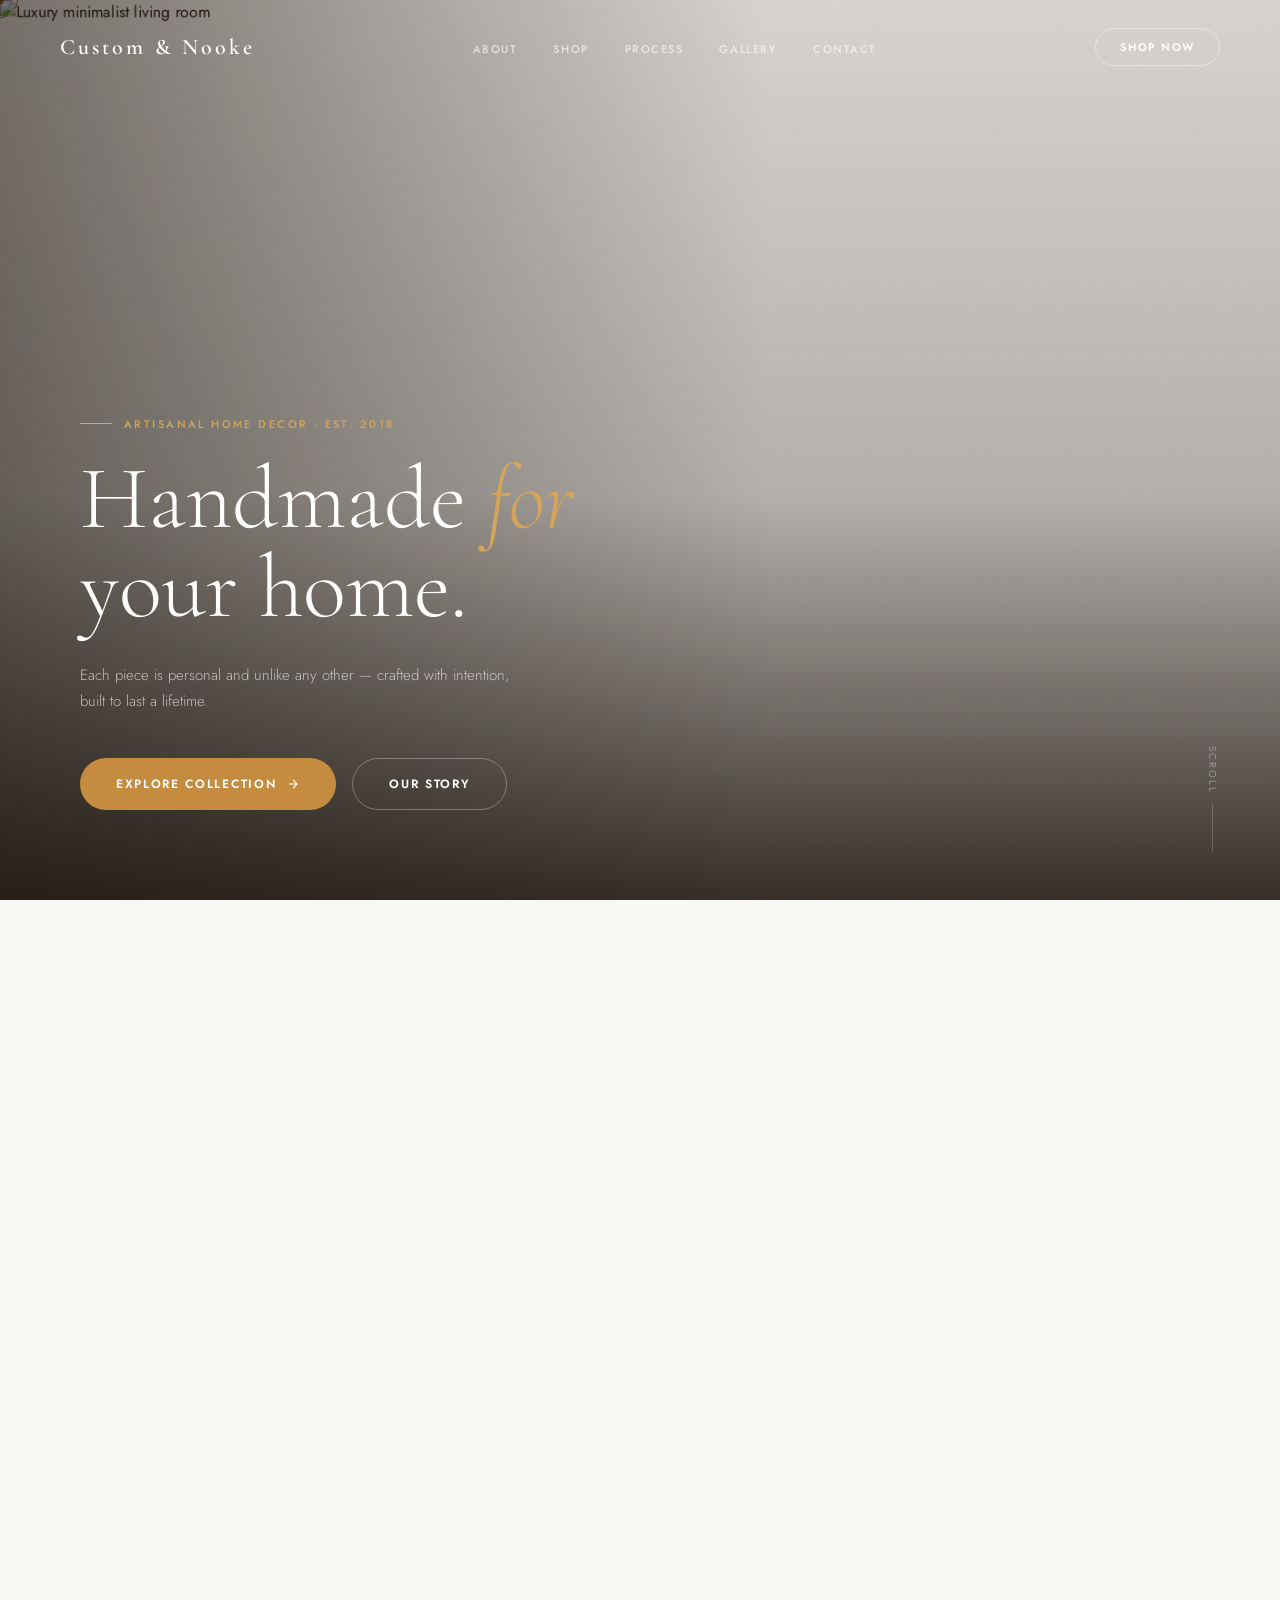
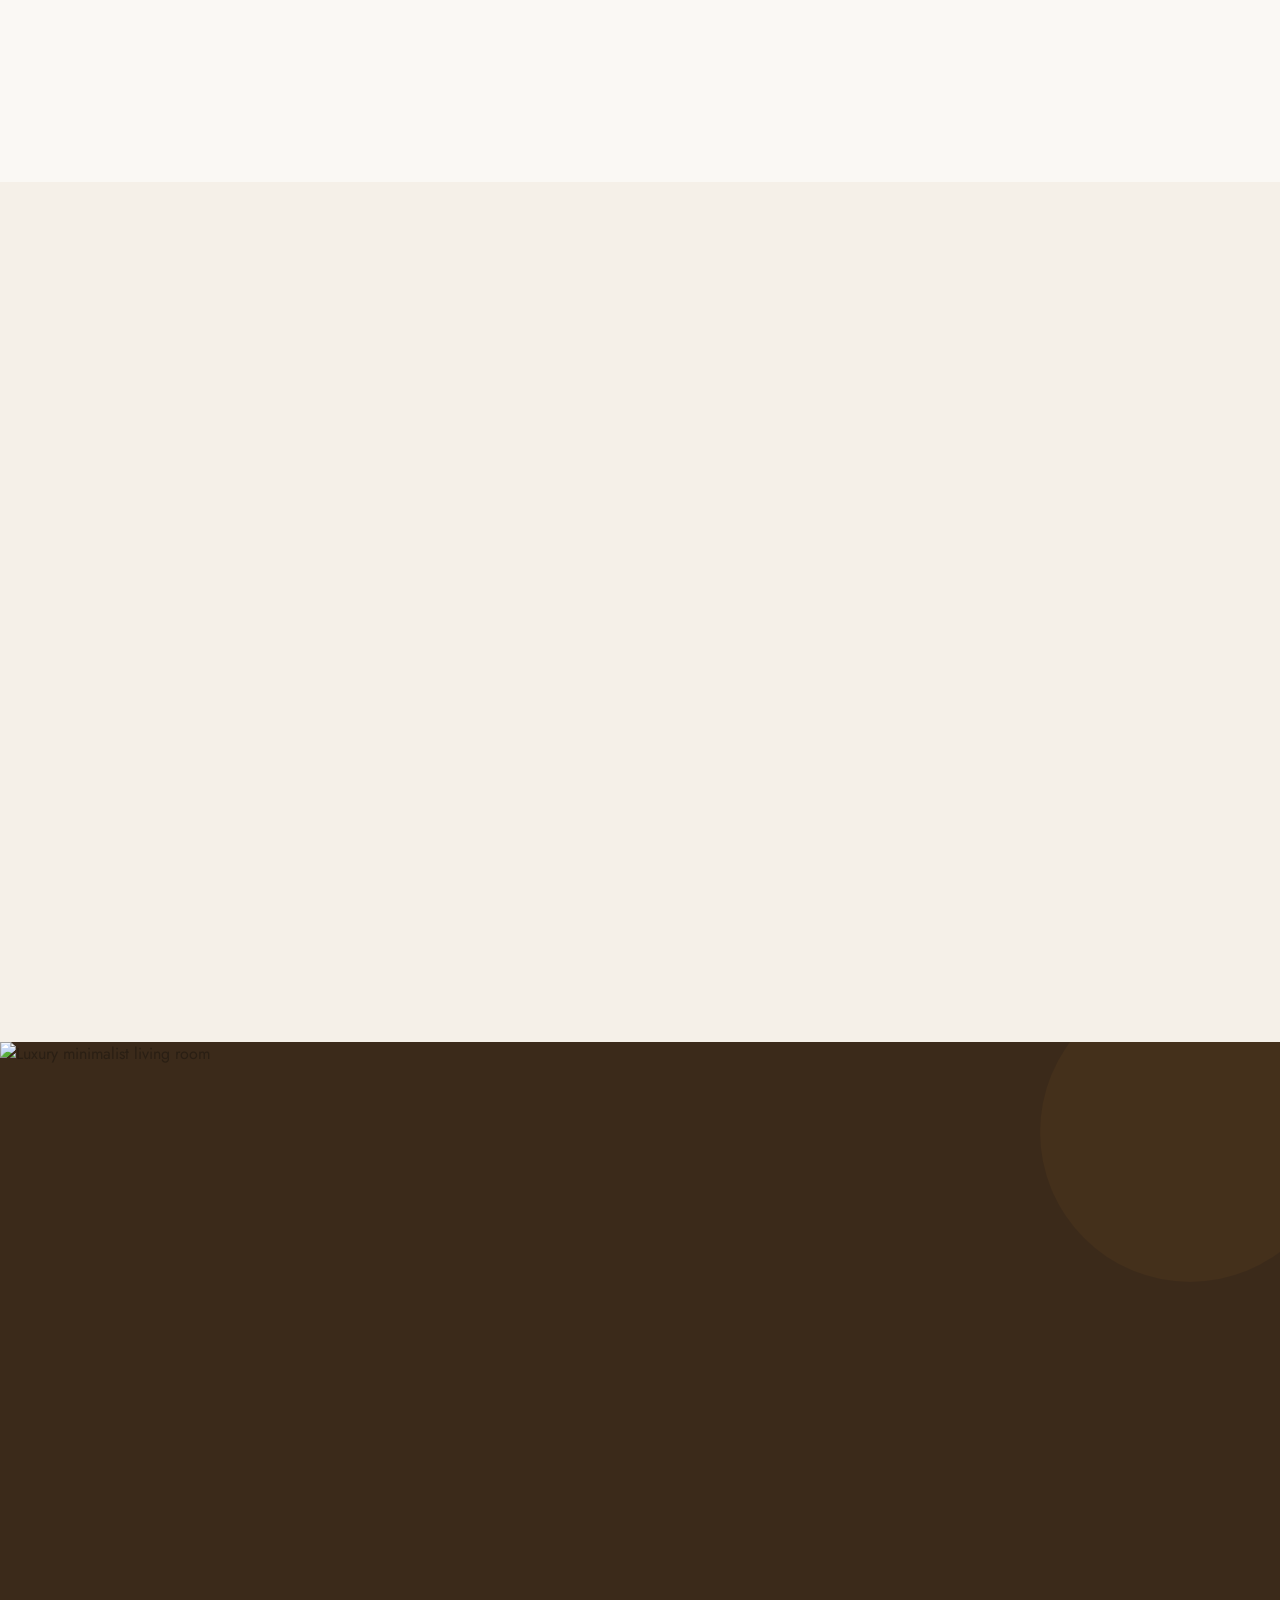
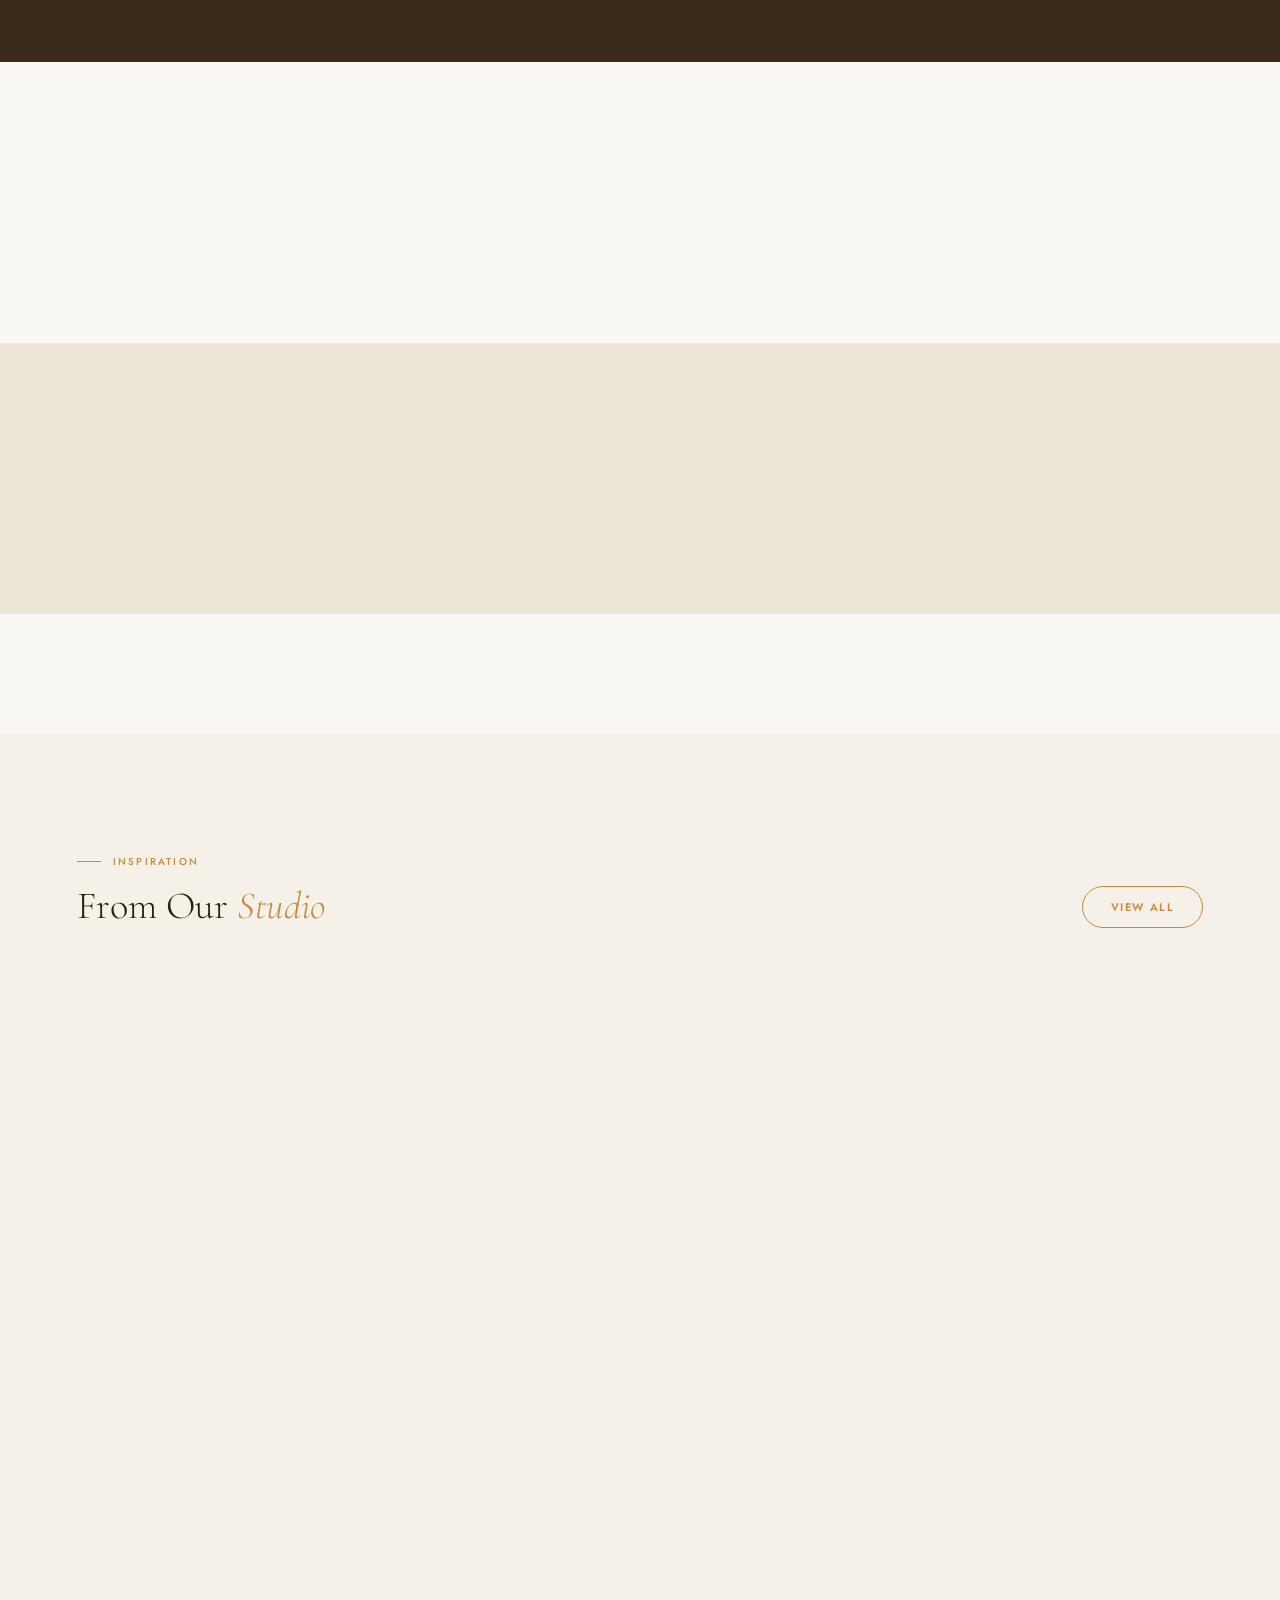
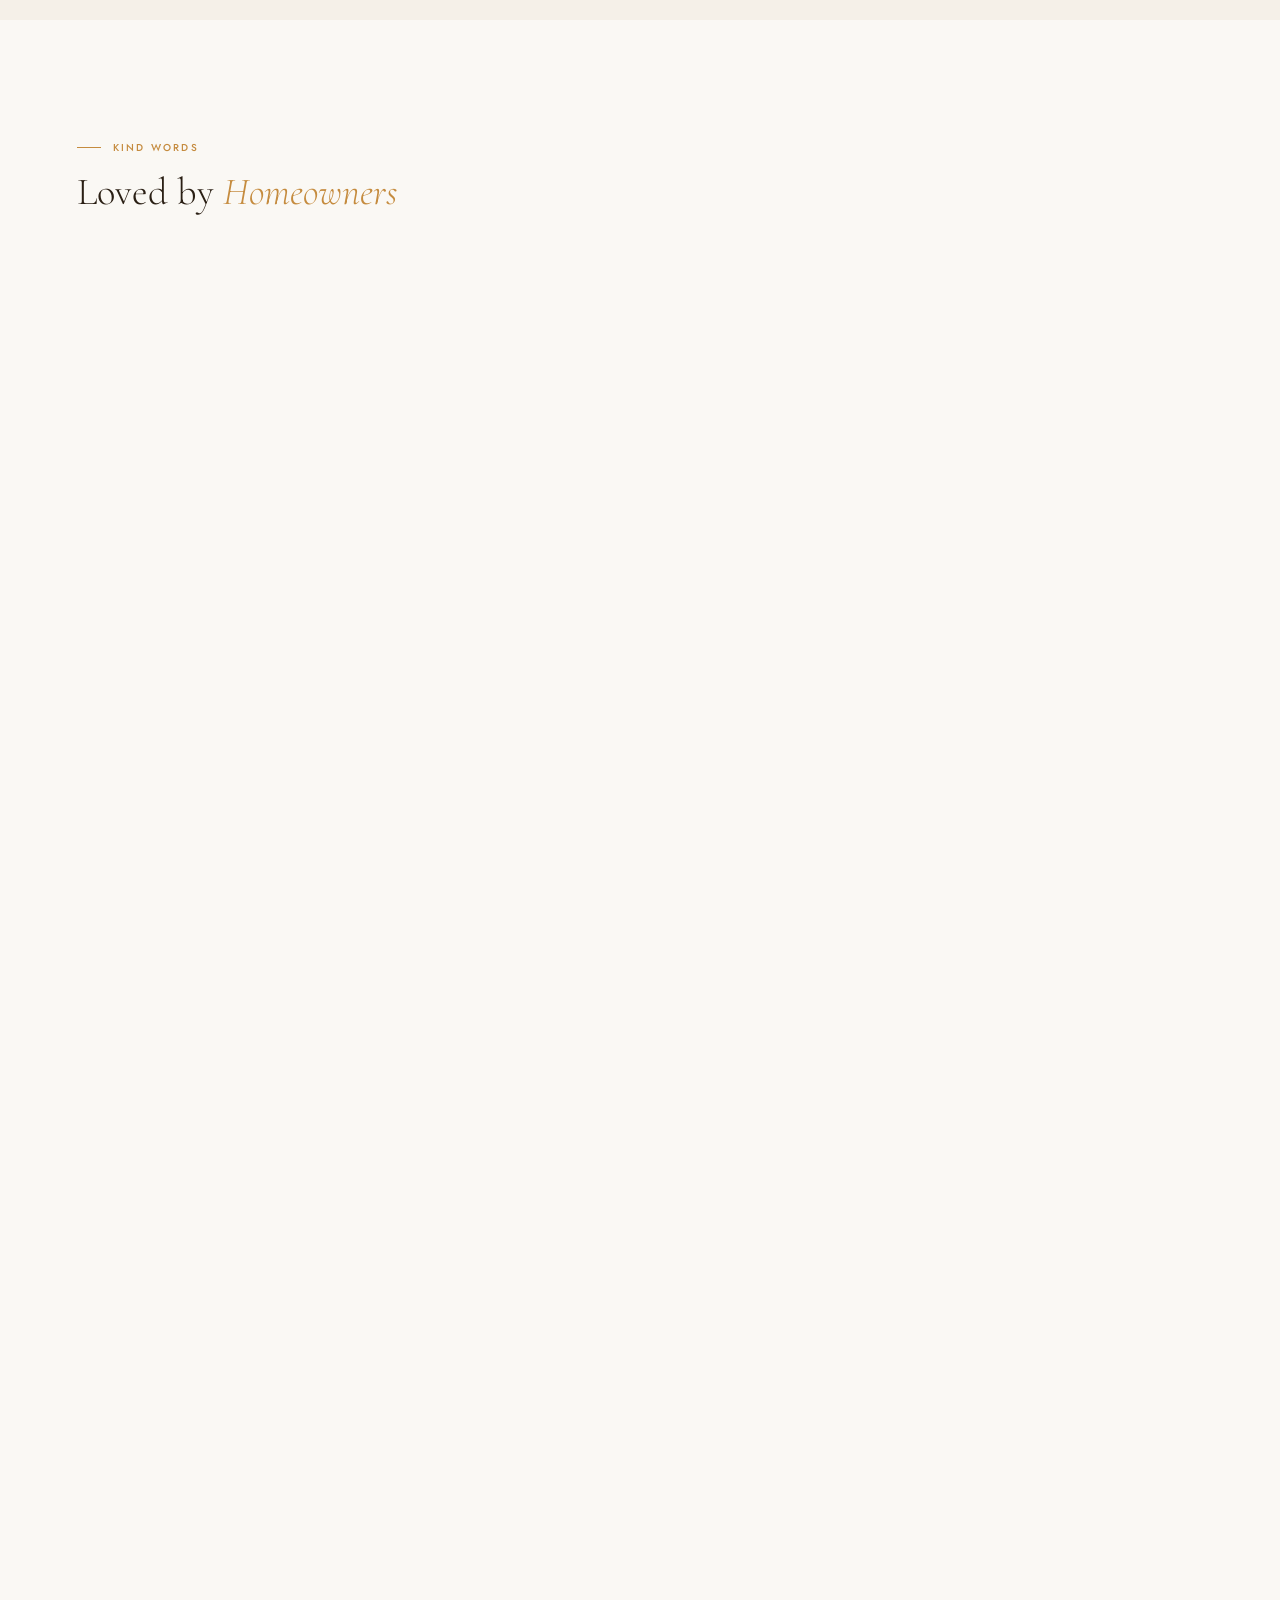
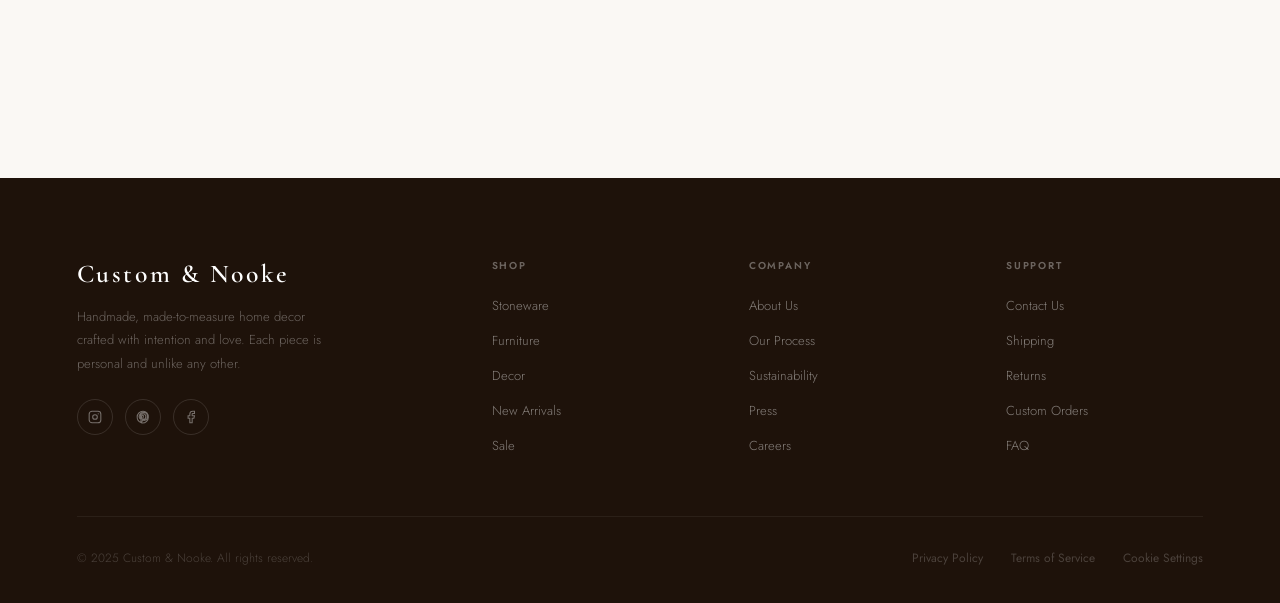
==== commit 82c0166e: "Remove custom cursor and related scripts" ====
--- a/index.html
+++ b/index.html
@@ -354,85 +354,7 @@
   </div>
 </footer>
 
-<script>
-// Custom cursor
-const dot = document.getElementById('cursorDot');
-const ring = document.getElementById('cursorRing');
-let mx=0,my=0,rx=0,ry=0;
-document.addEventListener('mousemove',e=>{mx=e.clientX;my=e.clientY;dot.style.left=mx+'px';dot.style.top=my+'px'});
-function animateRing(){rx+=(mx-rx)*.12;ry+=(my-ry)*.12;ring.style.left=rx+'px';ring.style.top=ry+'px';requestAnimationFrame(animateRing)}
-animateRing();
-// Hide cursor on mobile
-if('ontouchstart' in window){dot.style.display='none';ring.style.display='none';document.body.style.cursor='auto'}
-
-// Sticky nav
-const nav=document.getElementById('mainNav');
-window.addEventListener('scroll',()=>{
-  nav.classList.toggle('scrolled',window.scrollY>60)
-},{passive:true});
-
-// Hamburger
-const ham=document.getElementById('hamburger');
-const menu=document.getElementById('mobileMenu');
-ham.addEventListener('click',()=>{
-  ham.classList.toggle('open');
-  menu.classList.toggle('open');
-  document.body.style.overflow=menu.classList.contains('open')?'hidden':'';
-});
-function closeMenu(){ham.classList.remove('open');menu.classList.remove('open');document.body.style.overflow=''}
-
-// Parallax hero image and stop at footer
-const heroImg=document.querySelector('.hero-img');
-const footer=document.querySelector('footer');
-let heroStopY=0;
-let heroIsAbsolute=false;
-
-const updateHeroStop = () => {
-  heroStopY = Math.round(footer.getBoundingClientRect().top + window.scrollY - heroImg.offsetHeight);
-};
-
-const updateHeroPosition = () => {
-  const s = window.scrollY;
-  if (s >= heroStopY) {
-    if (!heroIsAbsolute) {
-      heroIsAbsolute = true;
-      heroImg.style.position = 'absolute';
-      heroImg.style.left = '0';
-      heroImg.style.top = `${heroStopY}px`;
-      heroImg.style.zIndex = '1';
-      heroImg.style.transform = 'translateY(0) scale(1)';
-    }
-  } else {
-    heroIsAbsolute = false;
-    heroImg.style.position = 'fixed';
-    heroImg.style.top = '0';
-    heroImg.style.left = '0';
-    heroImg.style.zIndex = '-1';
-    heroImg.style.transform = `translateY(${s}px) scale(1)`;
-  }
-};
-
-window.addEventListener('scroll', updateHeroPosition, {passive:true});
-window.addEventListener('resize', () => {
-  updateHeroStop();
-  updateHeroPosition();
-});
-
-updateHeroStop();
-updateHeroPosition();
-
-// Scroll reveal
-const obs=new IntersectionObserver(entries=>{
-  entries.forEach(e=>{if(e.isIntersecting){e.target.classList.add('visible');obs.unobserve(e.target)}})
-},{threshold:0.1,rootMargin:'0px 0px -40px 0px'});
-document.querySelectorAll('.reveal,.reveal-left,.reveal-right').forEach(el=>obs.observe(el));
-
-// Contact form submit
-document.querySelector('.btn-submit').addEventListener('click',function(){
-  this.textContent='Message Sent ✓';
-  this.style.background='#639922';
-  setTimeout(()=>{this.innerHTML='Send Message <svg width="14" height="14" viewBox="0 0 24 24" fill="none" stroke="currentColor" stroke-width="2"><path d="M5 12h14M12 5l7 7-7 7"/></svg>';this.style.background=''},3000);
-});
-</script>
+
+  <script src="script.js"></script>
 </body>
 </html>
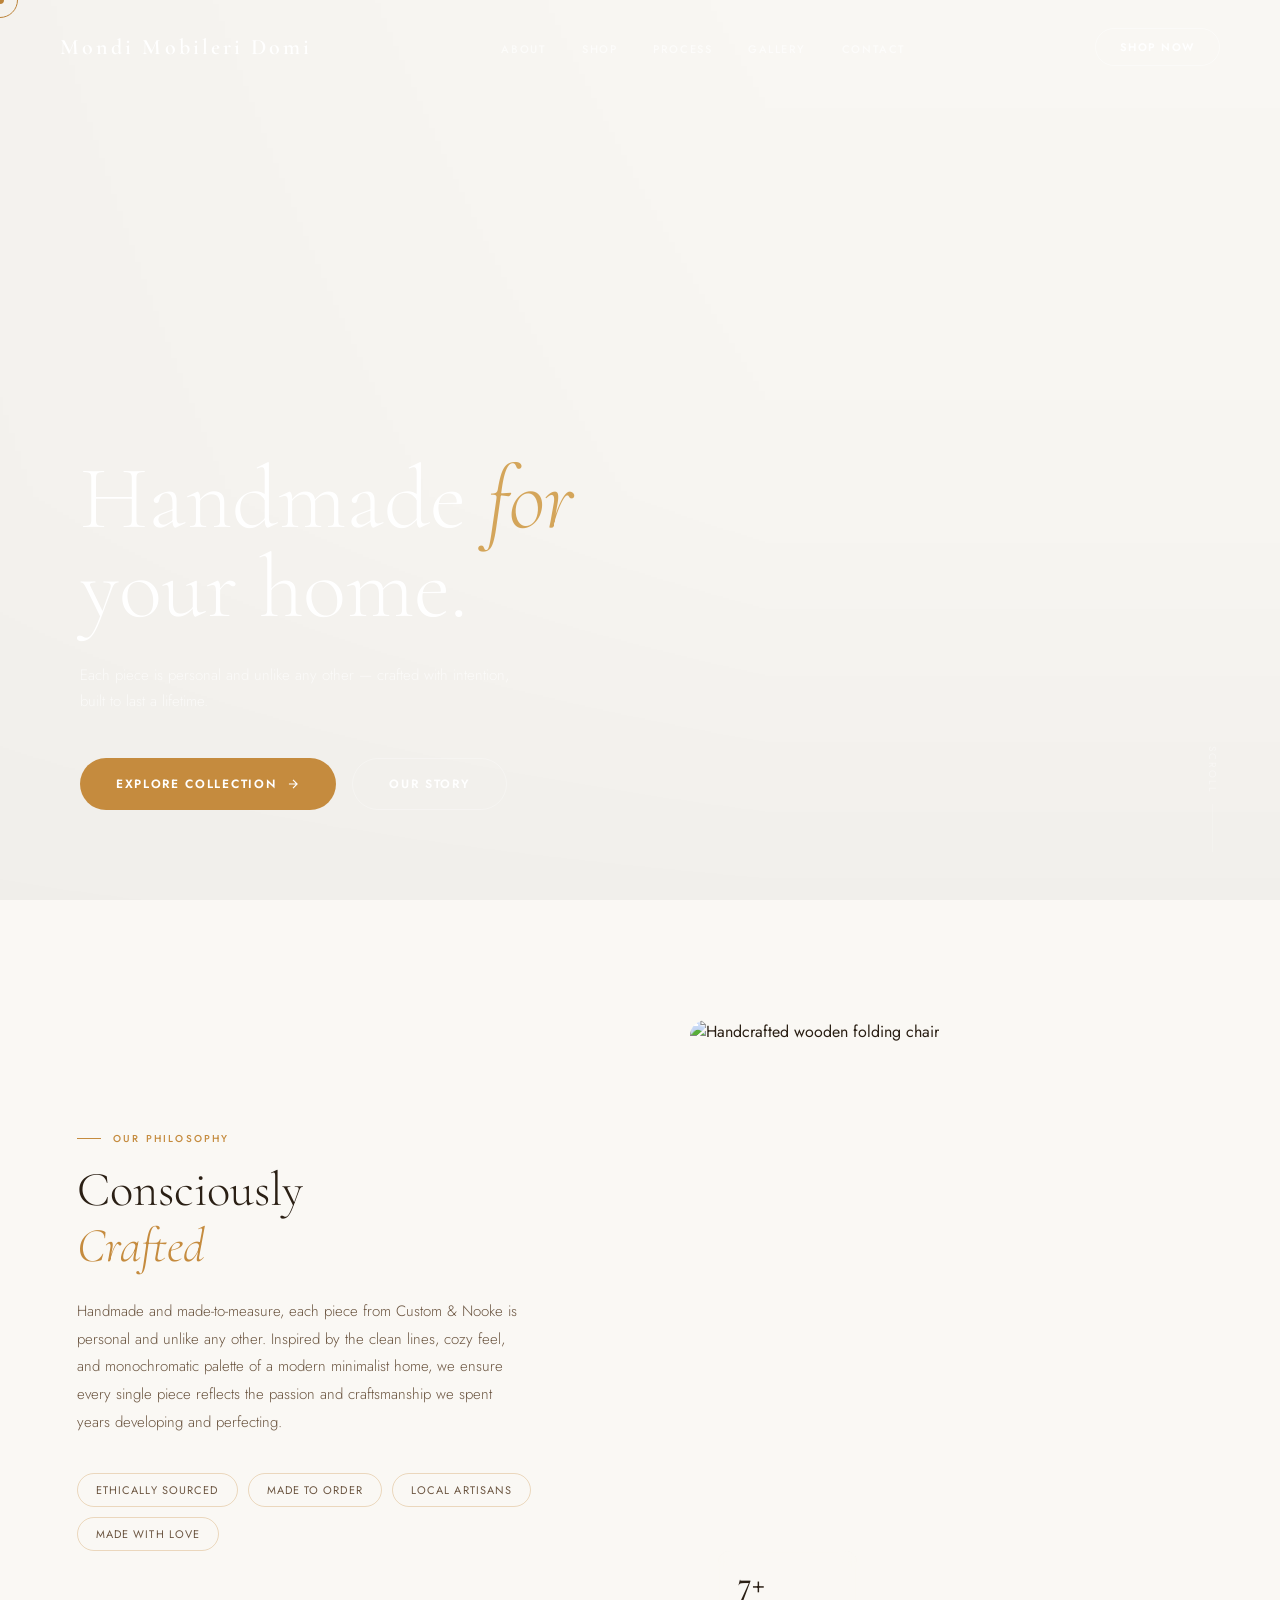
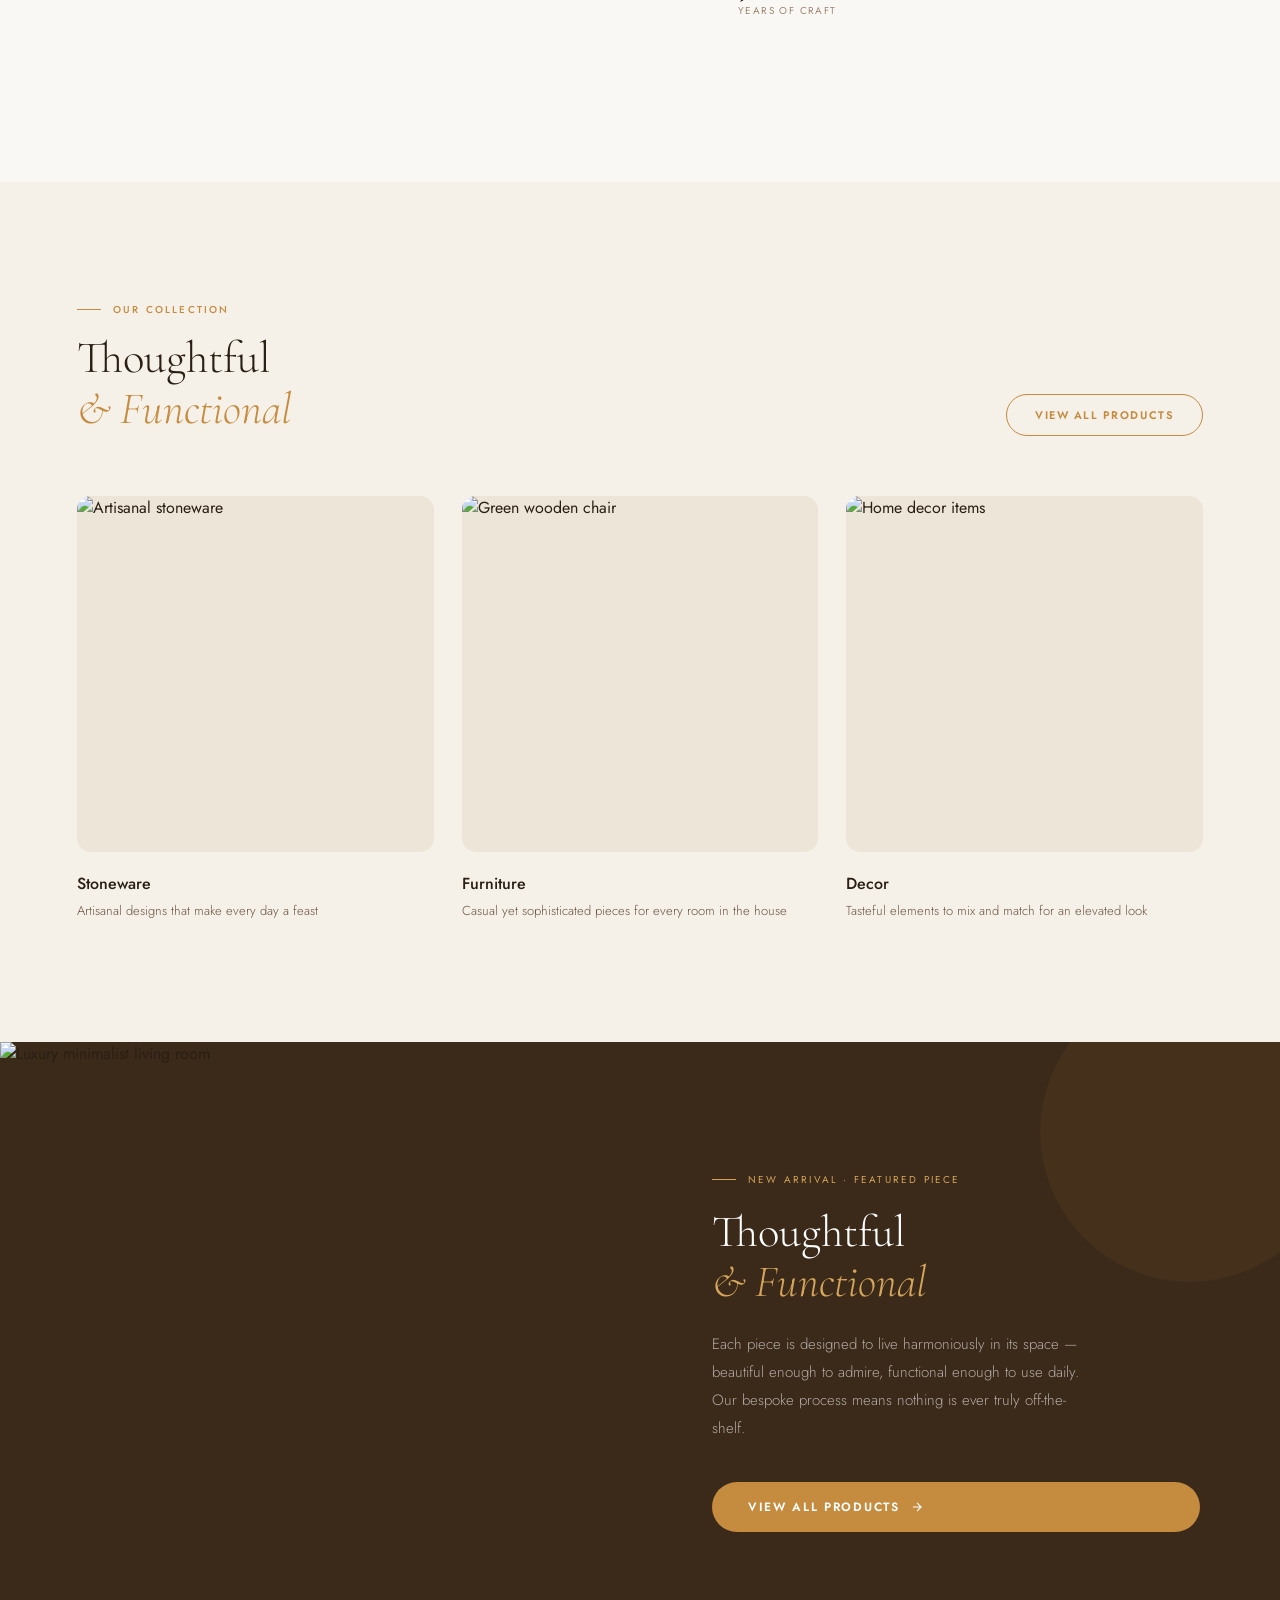
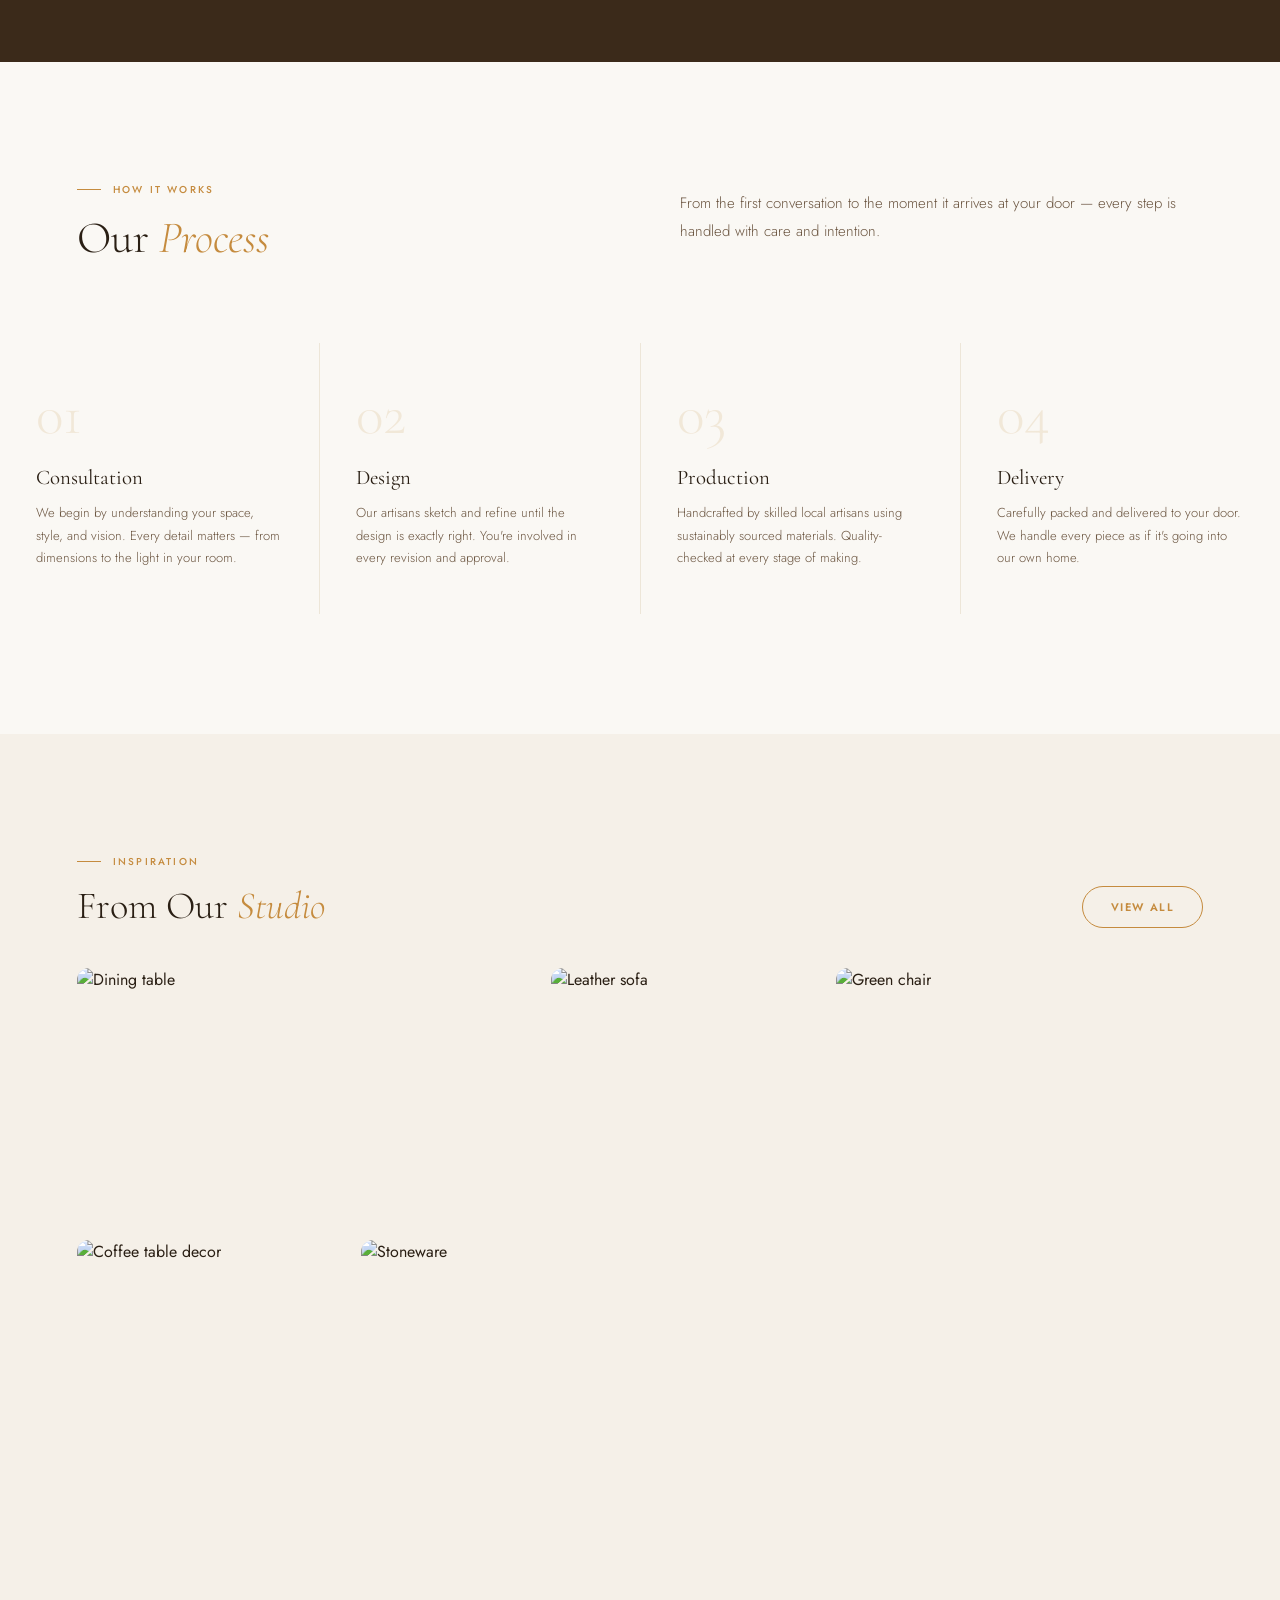
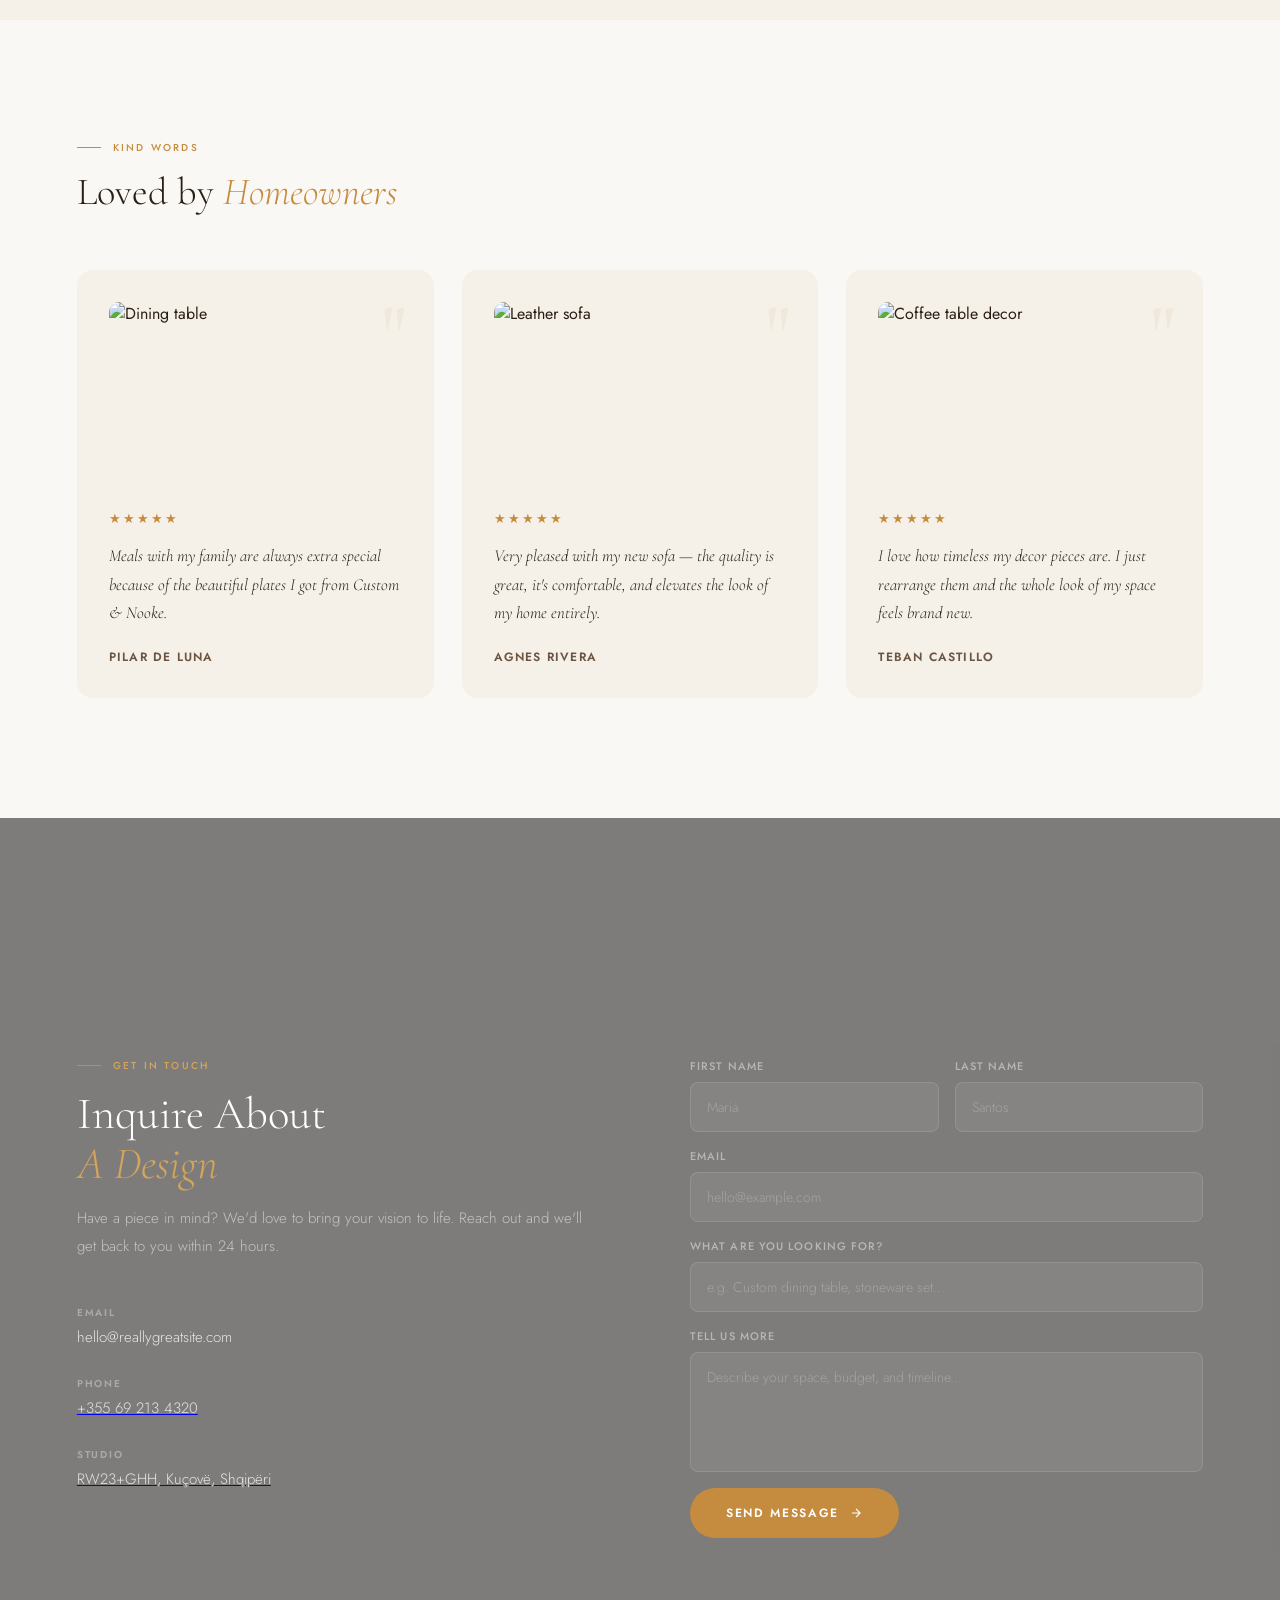
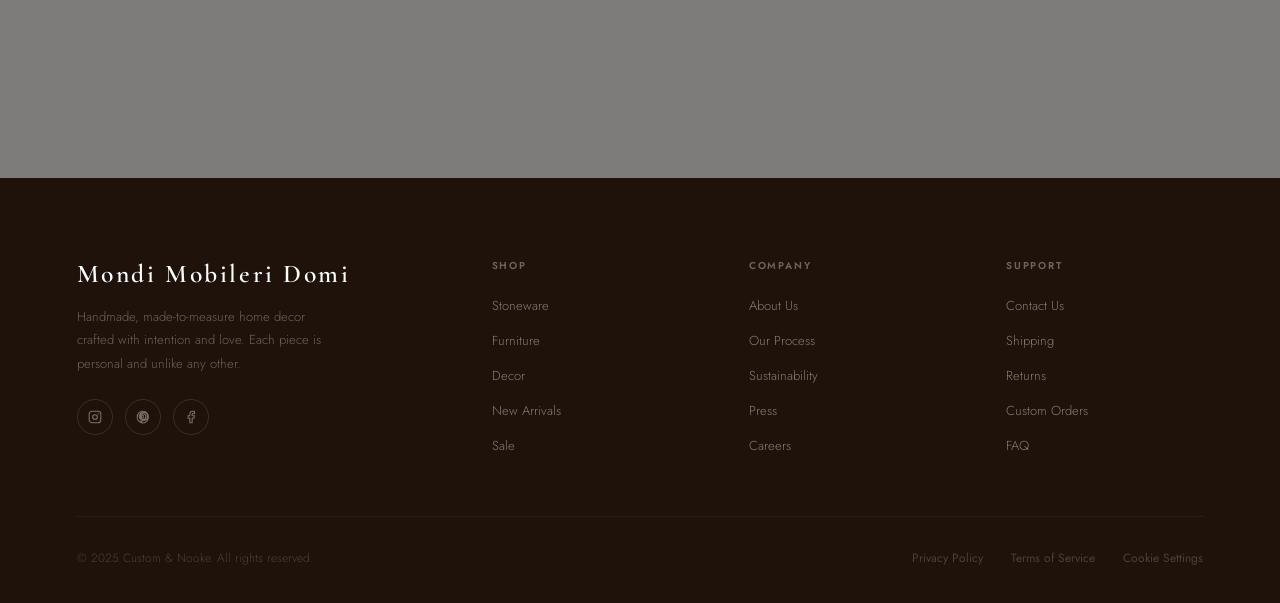
==== commit b6b66832: "Add files via upload" ====
--- a/index.html
+++ b/index.html
@@ -26,7 +26,7 @@
 
 <!-- NAV -->
 <nav class="nav" id="mainNav">
-  <a href="#" class="nav-logo">Custom &amp; Nooke</a>
+  <a href="#" class="nav-logo">Mondi Mobileri Domi</a>
   <ul class="nav-links">
     <li><a href="#about">About</a></li>
     <li><a href="#shop">Shop</a></li>
@@ -50,7 +50,6 @@
   <div class="hero-grain"></div>
   <div class="hero-overlay"></div>
   <div class="hero-content">
-    <div class="hero-eyebrow">Artisanal Home Decor · Est. 2018</div>
     <h1>Handmade <em>for</em><br>your home.</h1>
     <p class="hero-sub">Each piece is personal and unlike any other — crafted with intention, built to last a lifetime.</p>
     <div class="hero-btns">
@@ -254,39 +253,53 @@
           </div>
           <div class="info-item">
             <div class="info-label">Phone</div>
-            <div class="info-val">+632 8123 4567</div>
+            <a href="tel:+355692134320"><div class="info-val">+355 69 213 4320</div></a>
           </div>
           <div class="info-item">
             <div class="info-label">Studio</div>
-            <div class="info-val">Tiranë, Albania</div>
+            <a href="https://www.google.com/maps/place/Mondi+Mobileri+Domi/@40.8015923,19.9027909,15z/data=!4m17!1m10!3m9!1s0x13500ba08b44d03f:0x12695ec116be441c!2sMondi+Mobileri+Domi!8m2!3d40.8018778!4d19.9029887!10e5!14m1!1BCgIgARICCAQ!16s%2Fg%2F11t51zv2s2!3m5!1s0x13500ba08b44d03f:0x12695ec116be441c!8m2!3d40.8018778!4d19.9029887!16s%2Fg%2F11t51zv2s2?entry=ttu&g_ep=EgoyMDI2MDYwMS4wIKXMDSoASAFQAw%3D%3D" target="_blank" rel="noopener noreferrer"><div class="info-val">RW23+GHH, Kuçovë, Shqipëri</div></a>
           </div>
         </div>
       </div>
+
+      
       <div class="contact-form reveal-right">
-        <div class="form-row">
-          <div class="form-field">
-            <label class="form-label">First Name</label>
-            <input type="text" placeholder="Maria">
-          </div>
-          <div class="form-field">
-            <label class="form-label">Last Name</label>
-            <input type="text" placeholder="Santos">
-          </div>
-        </div>
-        <div class="form-field">
-          <label class="form-label">Email</label>
-          <input type="email" placeholder="hello@example.com">
-        </div>
-        <div class="form-field">
-          <label class="form-label">What are you looking for?</label>
-          <input type="text" placeholder="e.g. Custom dining table, stoneware set...">
-        </div>
-        <div class="form-field">
-          <label class="form-label">Tell us more</label>
-          <textarea placeholder="Describe your space, budget, and timeline..."></textarea>
-        </div>
-        <button class="btn-submit">Send Message <svg width="14" height="14" viewBox="0 0 24 24" fill="none" stroke="currentColor" stroke-width="2"><path d="M5 12h14M12 5l7 7-7 7"/></svg></button>
-      </div>
+  <div class="form-row">
+    <div class="form-field">
+      <label class="form-label">First Name</label>
+      <input type="text" id="firstName" placeholder="Maria">
+    </div>
+
+    <div class="form-field">
+      <label class="form-label">Last Name</label>
+      <input type="text" id="lastName" placeholder="Santos">
+    </div>
+  </div>
+
+  <div class="form-field">
+    <label class="form-label">Email</label>
+    <input type="email" id="email" placeholder="hello@example.com">
+  </div>
+
+  <div class="form-field">
+    <label class="form-label">What are you looking for?</label>
+    <input type="text" id="lookingFor" placeholder="e.g. Custom dining table, stoneware set...">
+  </div>
+
+  <div class="form-field">
+    <label class="form-label">Tell us more</label>
+    <textarea id="message" placeholder="Describe your space, budget, and timeline..."></textarea>
+  </div>
+
+  <button class="btn-submit">
+    Send Message
+    <svg width="14" height="14" viewBox="0 0 24 24" fill="none" stroke="currentColor" stroke-width="2">
+      <path d="M5 12h14M12 5l7 7-7 7"/>
+    </svg>
+  </button>
+</div>
+
+<script src="https://cdn.jsdelivr.net/npm/@emailjs/browser@4/dist/email.min.js"></script>
     </div>
   </div>
 </section>
@@ -298,7 +311,7 @@
   <div class="footer-inner">
     <div class="footer-top">
       <div>
-        <div class="footer-brand-name">Custom &amp; Nooke</div>
+        <div class="footer-brand-name">Mondi Mobileri Domi</div>
         <p class="footer-brand-desc">Handmade, made-to-measure home decor crafted with intention and love. Each piece is personal and unlike any other.</p>
         <div class="footer-socials">
           <a class="social-btn" href="#" aria-label="Instagram">
--- a/style.css
+++ b/style.css
@@ -98,15 +98,17 @@
   display:flex;align-items:flex-end;overflow:visible;
 }
 .hero-img{
-  position:fixed;top:0;left:0;width:100vw;height:100svh;
-  object-fit:cover;will-change:transform;
-  animation:heroZoom 18s ease-out forwards;
-  z-index:-1;pointer-events:none;
+  display:none;
+}
+.hero-grain{
+  position:fixed;inset:0;z-index:-1;opacity:1;
+  background:url("bg.png") center/cover no-repeat;
+  background-size:cover;pointer-events:none;
 }
 @keyframes heroZoom{from{transform:scale(1.1) translateY(0)}to{transform:scale(1) translateY(0)}}
-.hero-grain{
+.hero-overlay{
   position:fixed;inset:0;z-index:1;opacity:.04;
-  background-image:url("data:image/svg+xml,%3Csvg viewBox='0 0 256 256' xmlns='http://www.w3.org/2000/svg'%3E%3Cfilter id='noise'%3E%3CfeTurbulence type='fractalNoise' baseFrequency='0.9' numOctaves='4' stitchTiles='stitch'/%3E%3C/filter%3E%3Crect width='100%25' height='100%25' filter='url(%23noise)' opacity='1'/%3E%3C/svg%3E");
+  background-image:url("bg.png");
   background-size:200px;pointer-events:none;
 }
 .hero-overlay{
@@ -380,12 +382,12 @@
 
 /* CONTACT */
 .contact{
-  background:transparent;
+  background:rgba(0,0,0,0.5);
   position:relative;overflow:hidden;
 }
 .contact-bg{
   position:absolute;inset:0;
-  background:transparent;
+  background:rgba(0,0,0,0.5);
   opacity:0;
 }
 .contact-inner{
@@ -402,6 +404,10 @@
 .info-item .info-label{
   font-size:10px;font-weight:600;letter-spacing:.18em;
   text-transform:uppercase;color:rgba(255,255,255,.35);margin-bottom:6px;
+}
+.info-item .info-val a{
+  font-size:15px;color:rgba(255,255,255,.8);font-weight:300;
+  text-decoration:none;transition:color .25s;
 }
 .info-item .info-val{font-size:15px;color:rgba(255,255,255,.8);font-weight:300}
 .contact-form{display:flex;flex-direction:column;gap:16px}
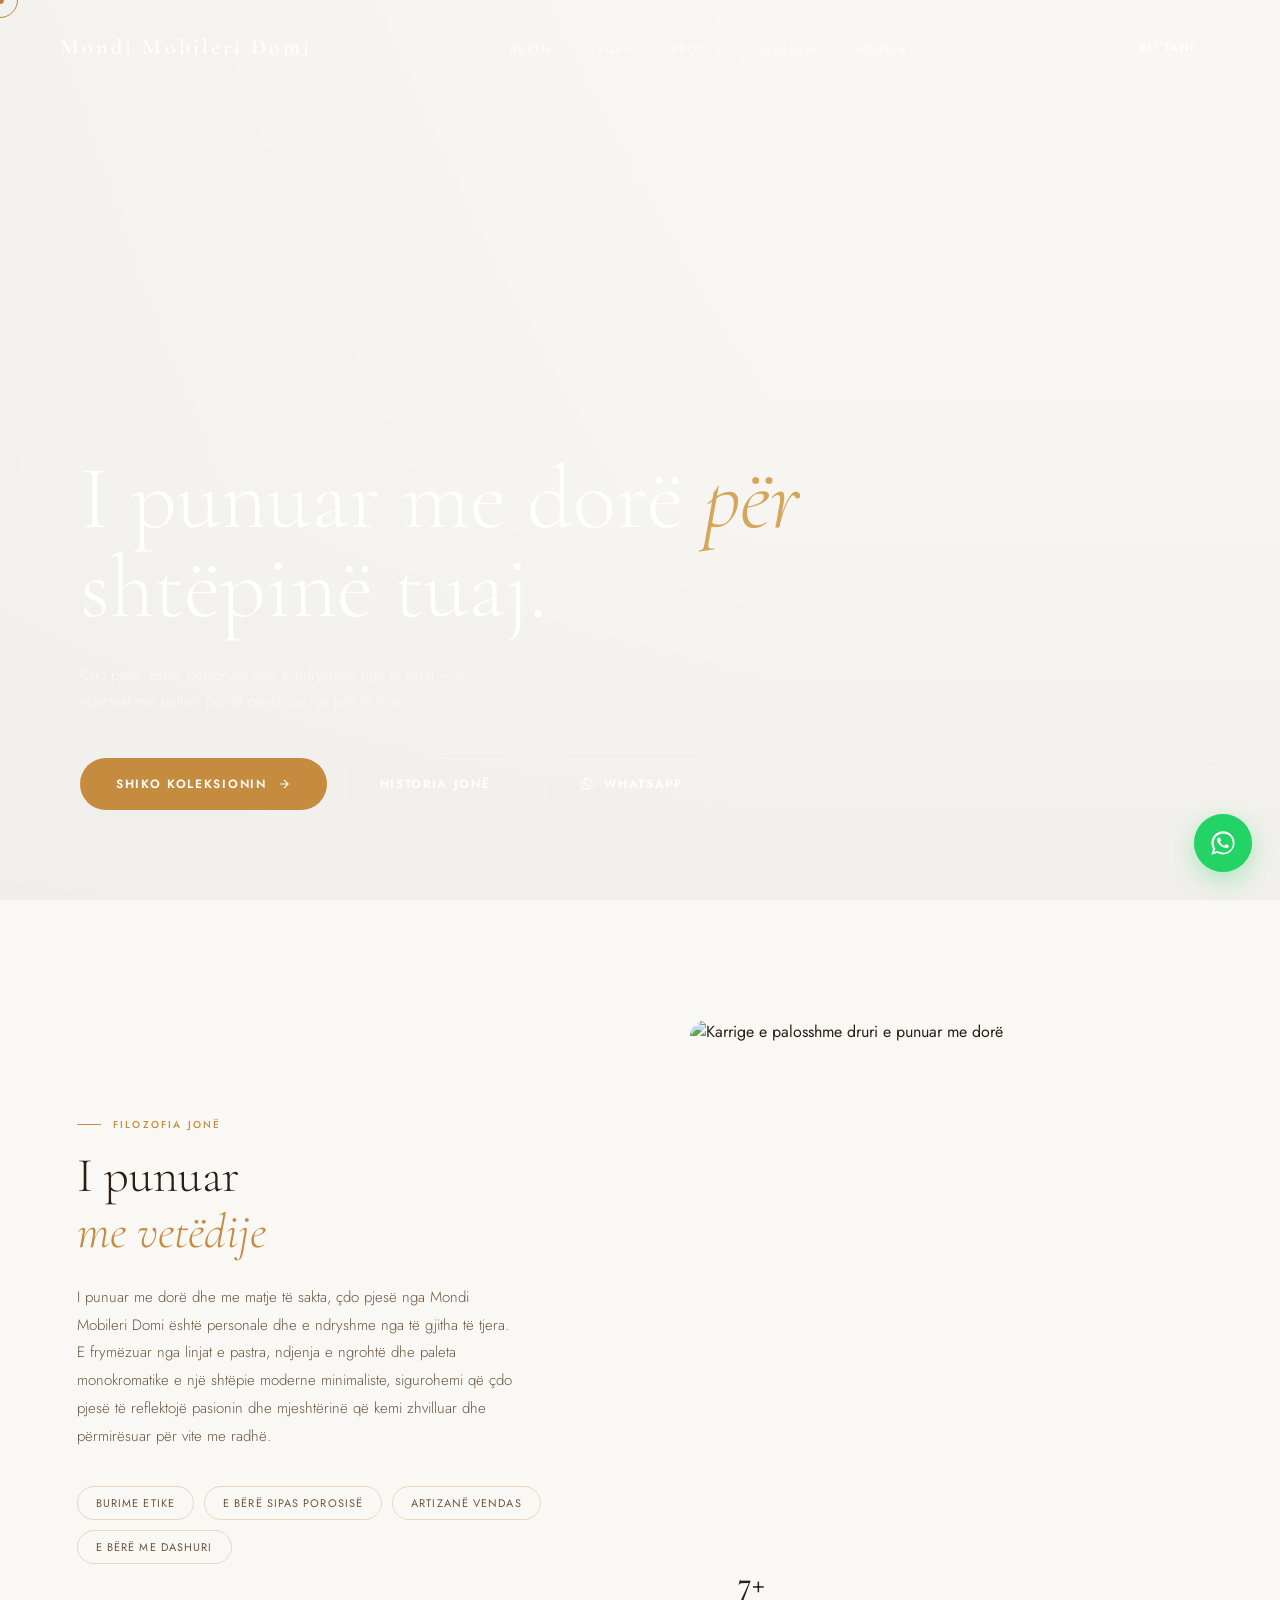
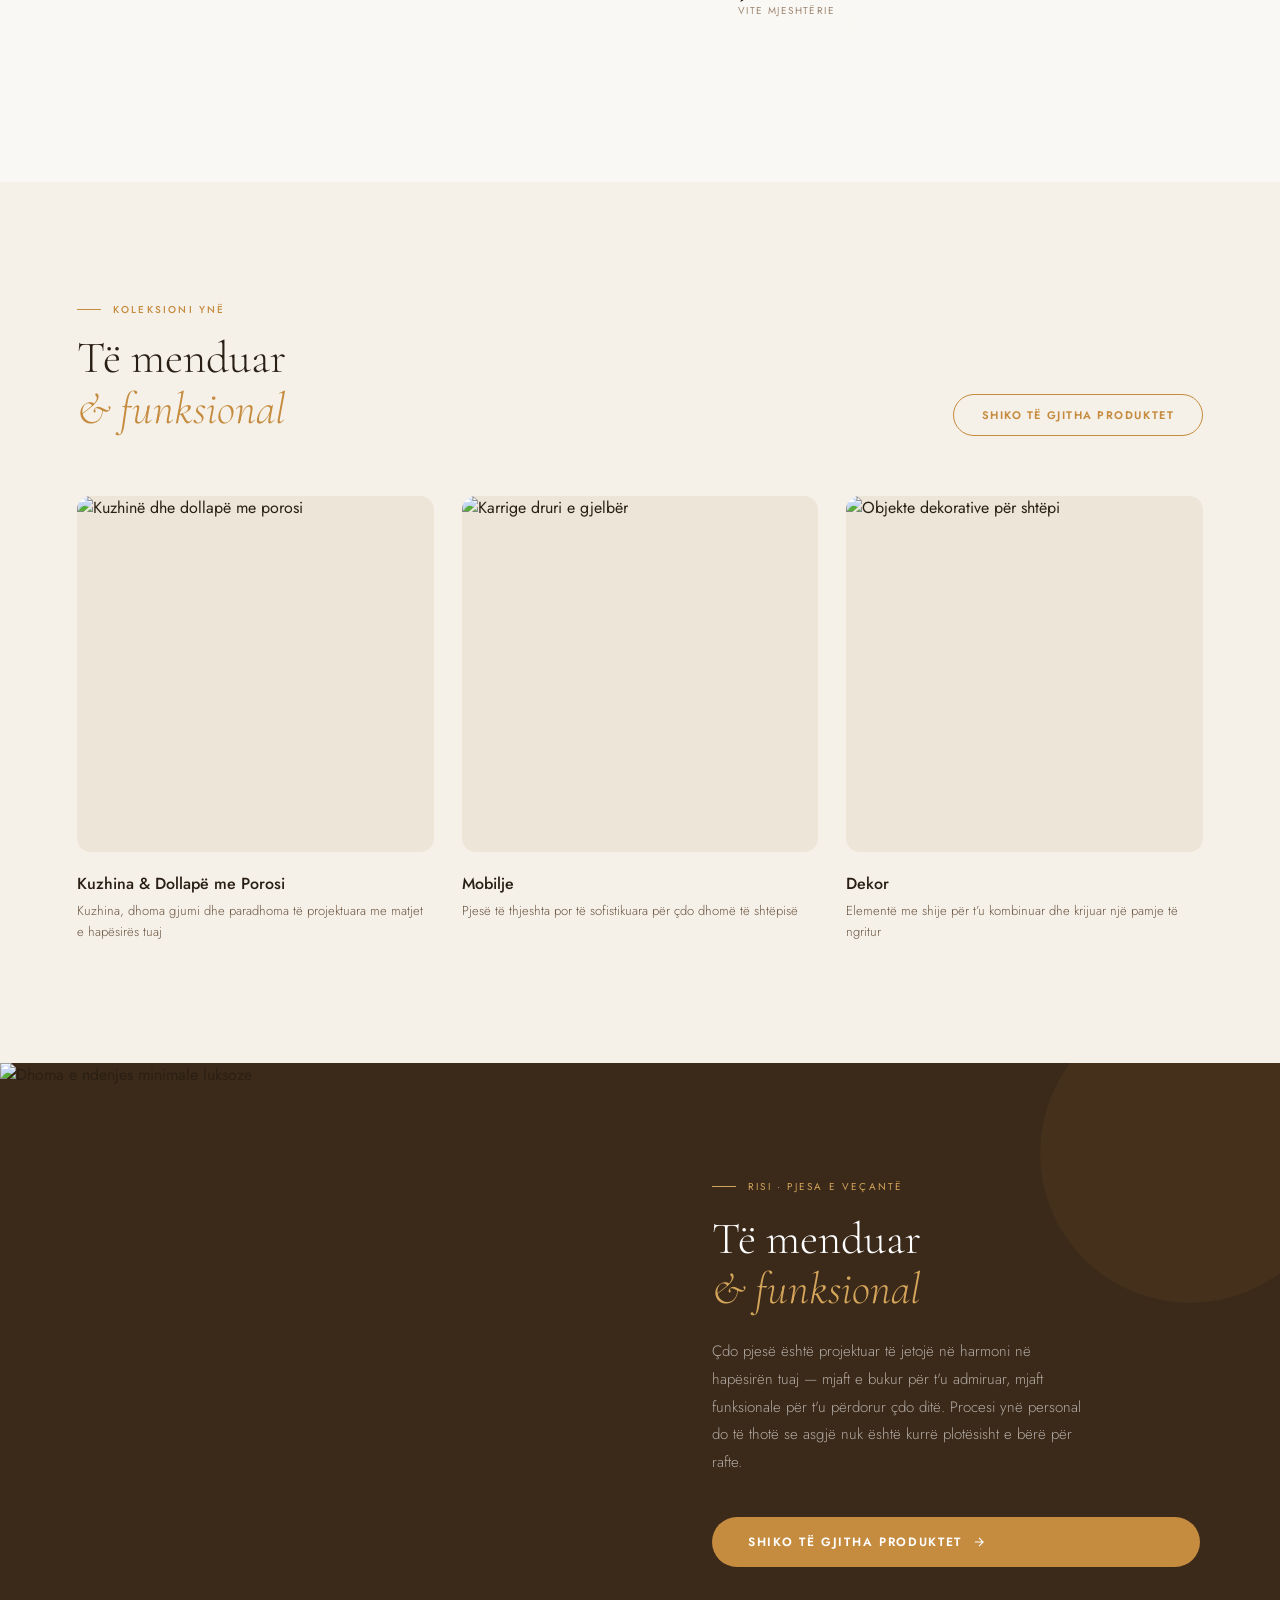
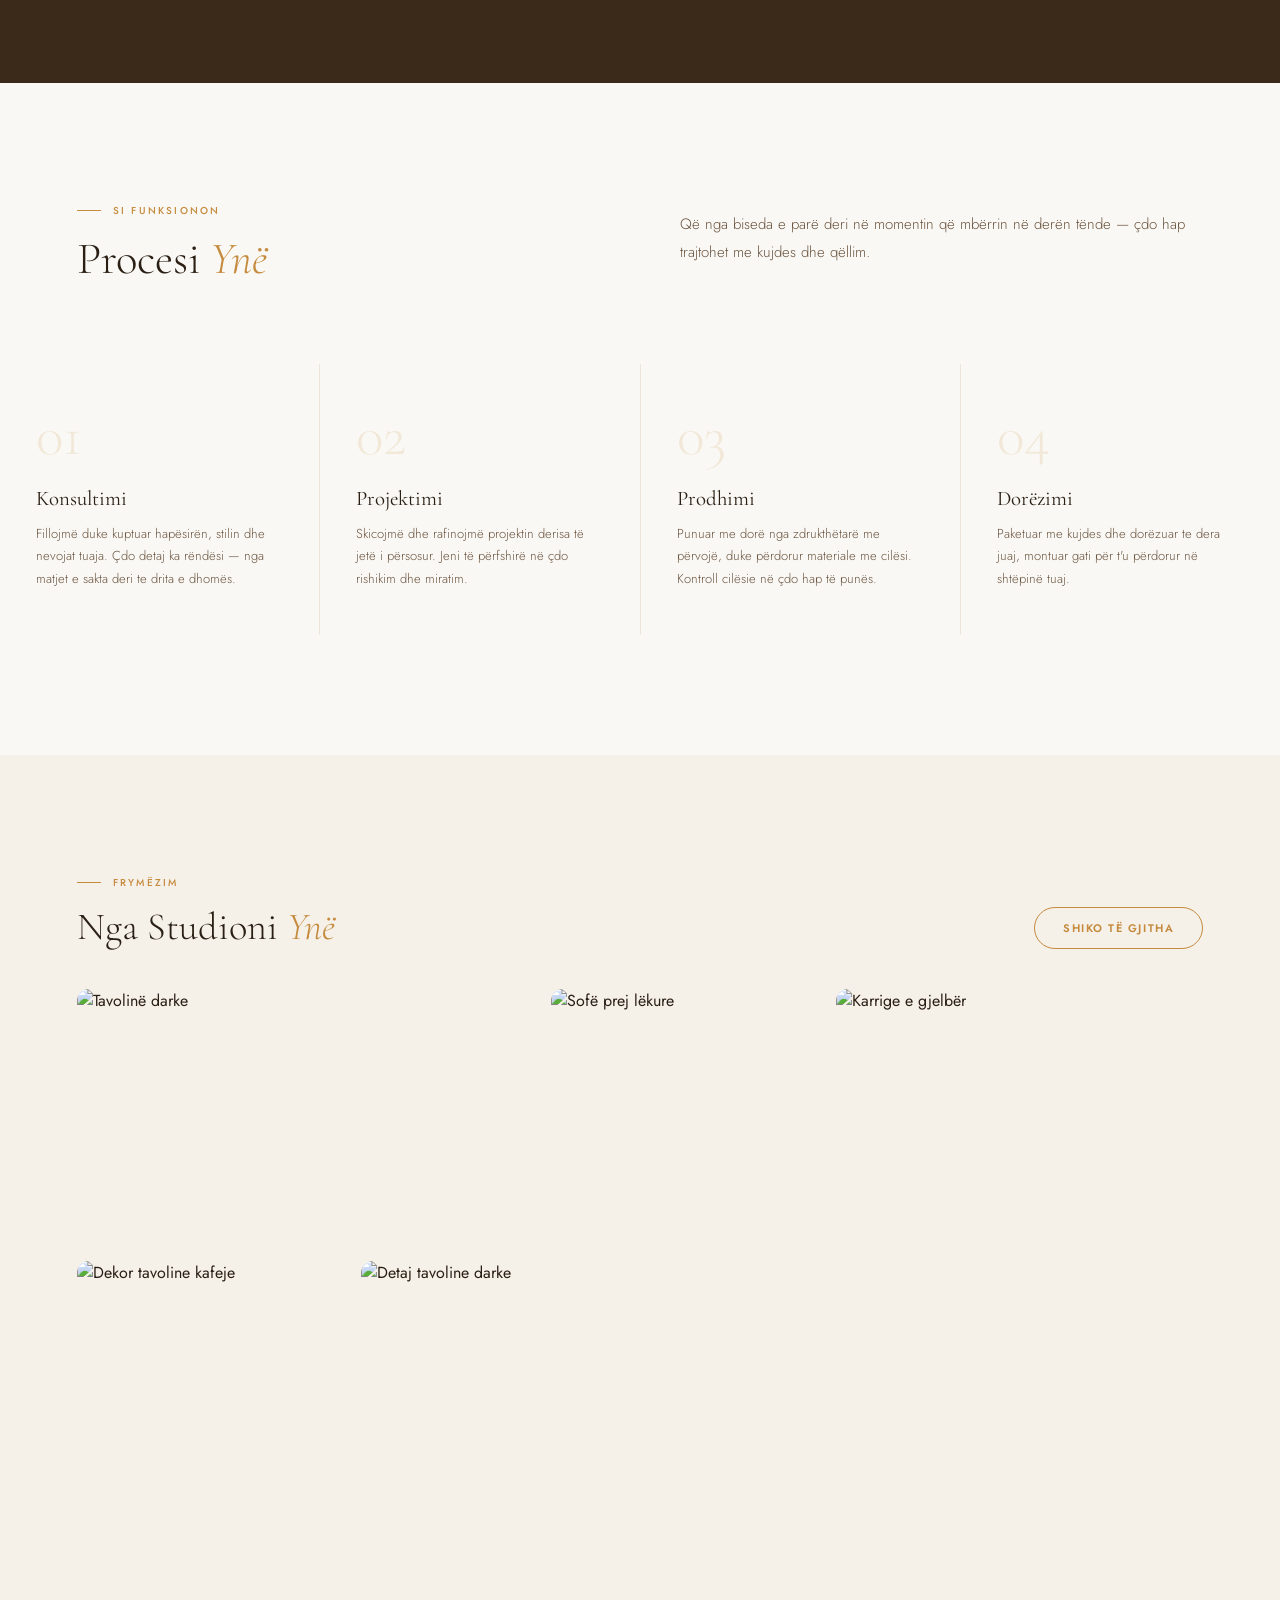
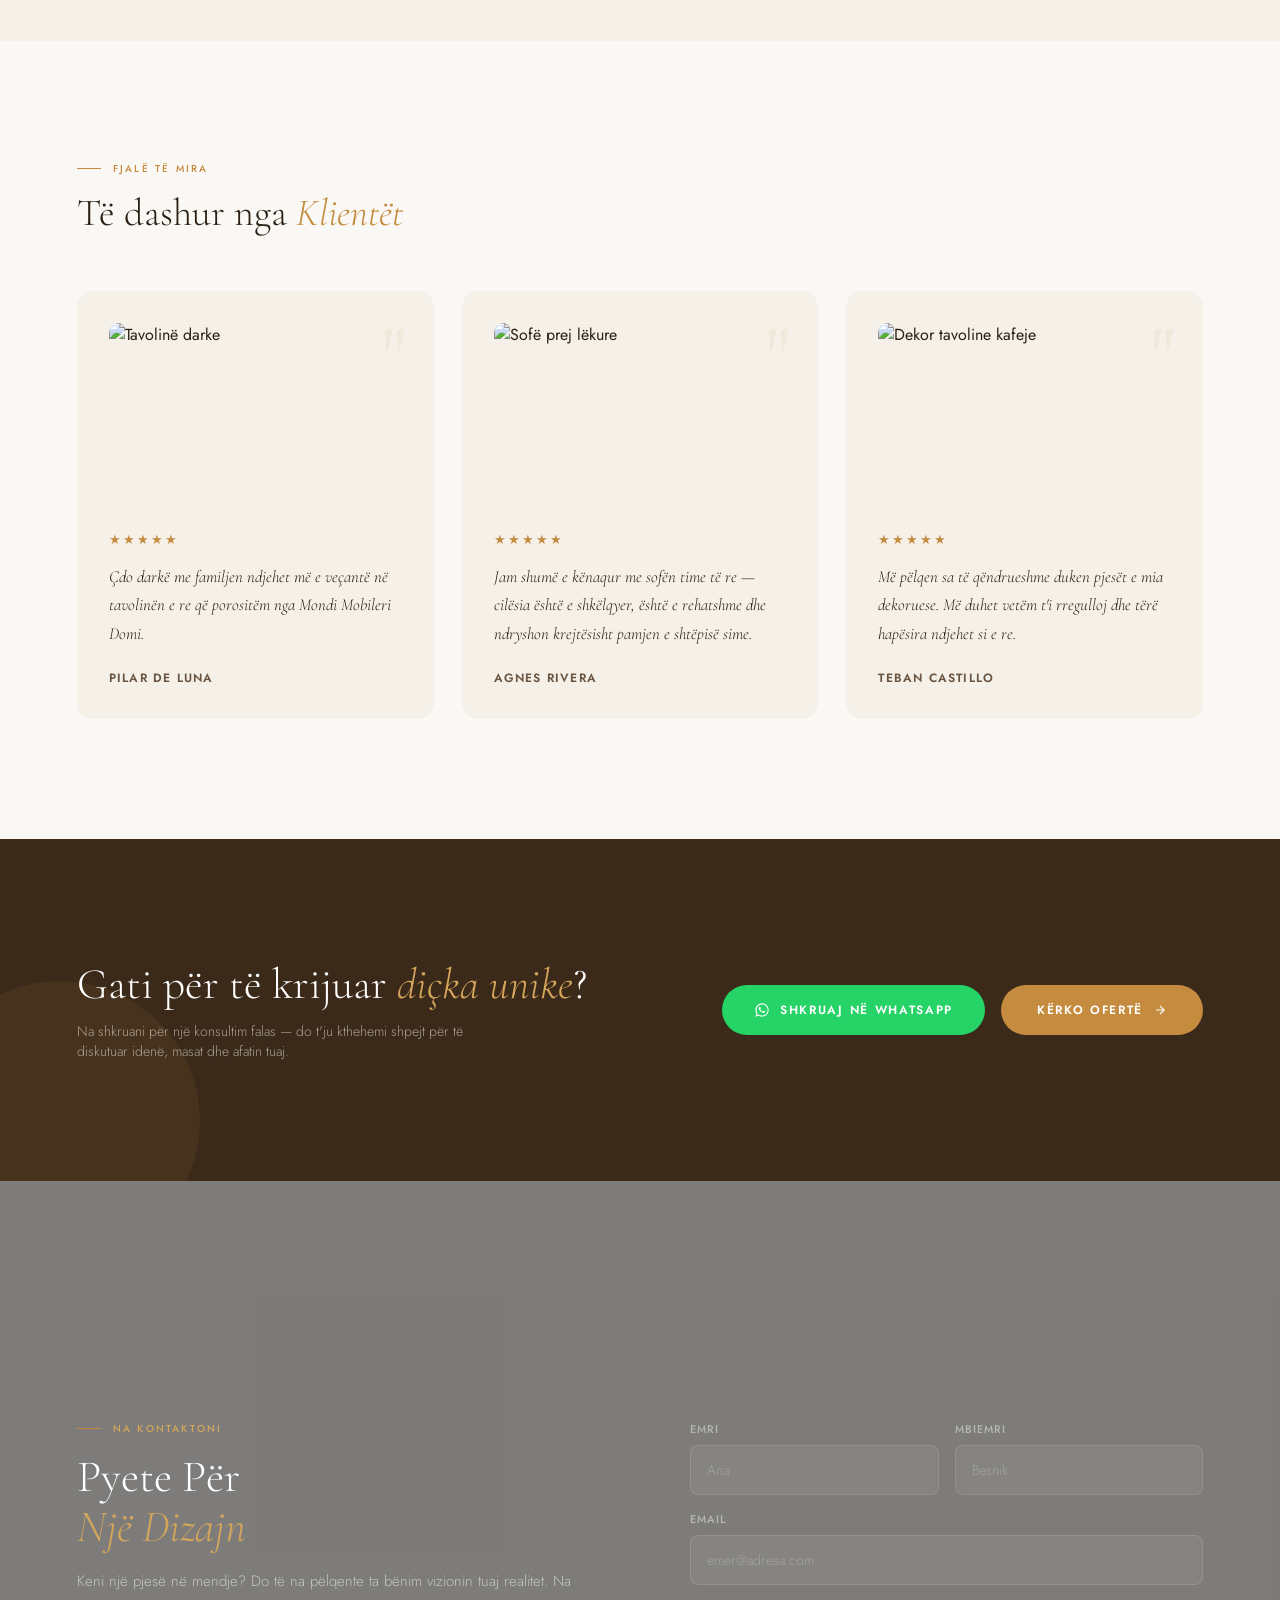
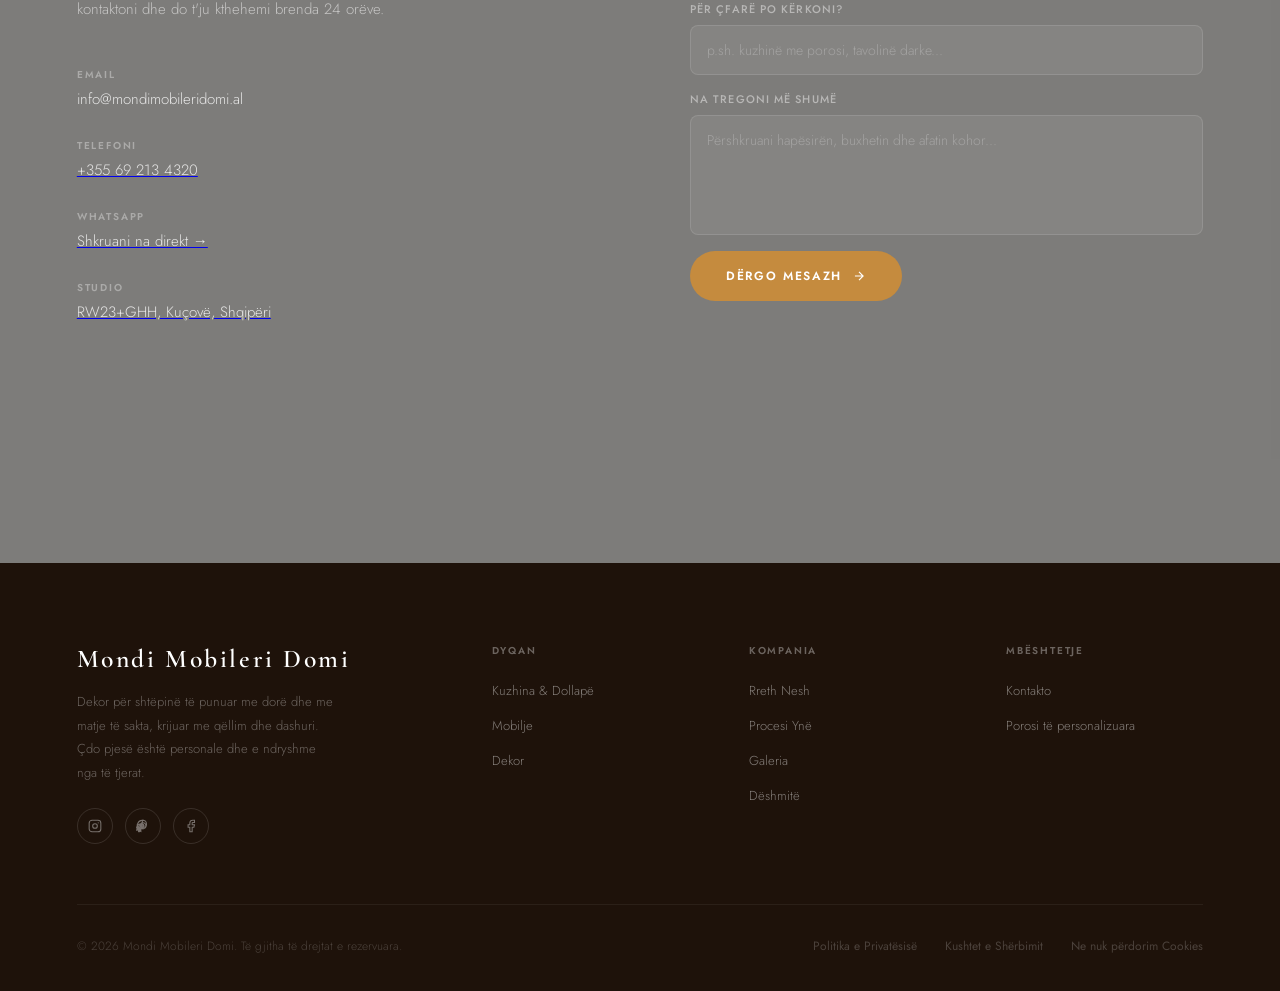
==== commit cb123ad6: "Add files via upload" ====
--- a/index.html
+++ b/index.html
@@ -1,373 +1,1185 @@
-<!DOCTYPE html>
-<html lang="en" class="scroll-smooth">
-<head>
-<meta charset="utf-8">
-<meta name="viewport" content="width=device-width, initial-scale=1.0">
-<meta name="description" content="Handmade and made-to-measure furniture and home decor. Each piece is personal and unlike any other.">
-<title>Custom &amp; Nooke | Artisanal Home Decor</title>
-<link rel="preconnect" href="https://fonts.googleapis.com">
-<link rel="preconnect" href="https://fonts.gstatic.com" crossorigin>
-<link href="https://fonts.googleapis.com/css2?family=Cormorant+Garamond:ital,wght@0,300;0,400;0,600;1,300;1,400;1,600&family=Jost:wght@300;400;500;600&display=swap" rel="stylesheet">
-<link rel="stylesheet" href="style.css">
-</head>
-<body>
-
-<div class="cursor cursor-dot" id="cursorDot"></div>
-<div class="cursor cursor-ring" id="cursorRing"></div>
-
-<!-- Mobile Menu -->
-<div class="mobile-menu" id="mobileMenu">
-  <a href="#about" onclick="closeMenu()">About</a>
-  <a href="#shop" onclick="closeMenu()">Shop</a>
-  <a href="#process" onclick="closeMenu()">Process</a>
-  <a href="#gallery" onclick="closeMenu()">Gallery</a>
-  <a href="#contact" onclick="closeMenu()">Contact</a>
-</div>
-
-<!-- NAV -->
-<nav class="nav" id="mainNav">
-  <a href="#" class="nav-logo">Mondi Mobileri Domi</a>
-  <ul class="nav-links">
-    <li><a href="#about">About</a></li>
-    <li><a href="#shop">Shop</a></li>
-    <li><a href="#process">Process</a></li>
-    <li><a href="#gallery">Gallery</a></li>
-    <li><a href="#contact">Contact</a></li>
-  </ul>
-  <a href="#shop" class="nav-cta">Shop Now</a>
-  <button class="hamburger" id="hamburger" aria-label="Toggle menu">
-    <span></span><span></span><span></span>
-  </button>
-</nav>
-
-<main>
-
-<!-- HERO -->
-<section class="hero" style="padding:0">
-  <img class="hero-img"
-    src="https://lh3.googleusercontent.com/aida-public/[base64]"
-    alt="Luxury minimalist living room">
-  <div class="hero-grain"></div>
-  <div class="hero-overlay"></div>
-  <div class="hero-content">
-    <h1>Handmade <em>for</em><br>your home.</h1>
-    <p class="hero-sub">Each piece is personal and unlike any other — crafted with intention, built to last a lifetime.</p>
-    <div class="hero-btns">
-      <a href="#shop" class="btn-primary">Explore Collection <svg width="14" height="14" viewBox="0 0 24 24" fill="none" stroke="currentColor" stroke-width="2"><path d="M5 12h14M12 5l7 7-7 7"/></svg></a>
-      <a href="#about" class="btn-ghost">Our Story</a>
-    </div>
-  </div>
-  <div class="hero-scroll">
-    <span>Scroll</span>
-    <div class="scroll-line"></div>
-  </div>
-</section>
-
-<!-- ABOUT -->
-<section id="about" class="about">
-  <div class="inner">
-    <div class="about-grid">
-      <div class="about-text reveal-left">
-        <div class="section-eyebrow">Our Philosophy</div>
-        <h2>Consciously<br><em>Crafted</em></h2>
-        <p>Handmade and made-to-measure, each piece from Custom &amp; Nooke is personal and unlike any other. Inspired by the clean lines, cozy feel, and monochromatic palette of a modern minimalist home, we ensure every single piece reflects the passion and craftsmanship we spent years developing and perfecting.</p>
-        <div class="about-tags">
-          <span class="about-tag">Ethically sourced</span>
-          <span class="about-tag">Made to order</span>
-          <span class="about-tag">Local artisans</span>
-          <span class="about-tag">Made with love</span>
-        </div>
-      </div>
-      <div class="about-img-wrap reveal-right">
-        <img src="https://lh3.googleusercontent.com/aida-public/[base64]"
-          alt="Handcrafted wooden folding chair">
-        <div class="about-img-badge">
-          <div class="about-img-badge-num">7+</div>
-          <div class="about-img-badge-label">Years of craft</div>
-        </div>
-      </div>
-    </div>
-  </div>
-</section>
-
-<!-- SHOP -->
-<section id="shop" class="categories">
-  <div class="inner">
-    <div class="cat-header reveal">
-      <div>
-        <div class="section-eyebrow">Our Collection</div>
-        <h2>Thoughtful<br><em>&amp; Functional</em></h2>
-      </div>
-      <a href="#" class="btn-outline">View All Products</a>
-    </div>
-    <div class="cat-grid">
-      <div class="cat-card reveal" style="transition-delay:.05s">
-        <div class="cat-card-img">
-          <img src="https://lh3.googleusercontent.com/aida-public/[base64]" alt="Artisanal stoneware">
-          <div class="cat-card-overlay"><span class="cat-card-cta">Shop Stoneware →</span></div>
-        </div>
-        <h3>Stoneware</h3>
-        <p>Artisanal designs that make every day a feast</p>
-      </div>
-      <div class="cat-card reveal" style="transition-delay:.1s">
-        <div class="cat-card-img">
-          <img src="https://lh3.googleusercontent.com/aida-public/[base64]" alt="Green wooden chair">
-          <div class="cat-card-overlay"><span class="cat-card-cta">Shop Furniture →</span></div>
-        </div>
-        <h3>Furniture</h3>
-        <p>Casual yet sophisticated pieces for every room in the house</p>
-      </div>
-      <div class="cat-card reveal" style="transition-delay:.15s">
-        <div class="cat-card-img">
-          <img src="https://lh3.googleusercontent.com/aida-public/[base64]" alt="Home decor items">
-          <div class="cat-card-overlay"><span class="cat-card-cta">Shop Decor →</span></div>
-        </div>
-        <h3>Decor</h3>
-        <p>Tasteful elements to mix and match for an elevated look</p>
-      </div>
-    </div>
-  </div>
-</section>
-
-<!-- FEATURED -->
-<section class="featured" style="padding:0">
-  <div class="featured-accent"></div>
-  <div class="featured-inner">
-    <div class="featured-img">
-      <img src="https://lh3.googleusercontent.com/aida-public/[base64]" alt="Luxury minimalist living room">
-    </div>
-    <div class="featured-text reveal">
-      <div class="featured-label">New Arrival · Featured Piece</div>
-      <h2>Thoughtful<br><em>&amp; Functional</em></h2>
-      <p>Each piece is designed to live harmoniously in its space — beautiful enough to admire, functional enough to use daily. Our bespoke process means nothing is ever truly off-the-shelf.</p>
-      <a href="#shop" class="btn-primary">View All Products <svg width="14" height="14" viewBox="0 0 24 24" fill="none" stroke="currentColor" stroke-width="2"><path d="M5 12h14M12 5l7 7-7 7"/></svg></a>
-    </div>
-  </div>
-</section>
-
-<!-- PROCESS -->
-<section id="process" class="process">
-  <div class="inner">
-    <div class="process-header">
-      <div class="reveal-left">
-        <div class="section-eyebrow">How It Works</div>
-        <h2>Our <em>Process</em></h2>
-      </div>
-      <p class="reveal-right" style="font-size:15px;color:var(--txt-m);line-height:1.85;font-weight:300">From the first conversation to the moment it arrives at your door — every step is handled with care and intention.</p>
-    </div>
-  </div>
-  <div class="process-steps">
-    <div class="step reveal" style="transition-delay:.0s">
-      <div class="step-num">01</div>
-      <h3>Consultation</h3>
-      <p>We begin by understanding your space, style, and vision. Every detail matters — from dimensions to the light in your room.</p>
-      <div class="step-line"></div>
-    </div>
-    <div class="step reveal" style="transition-delay:.1s">
-      <div class="step-num">02</div>
-      <h3>Design</h3>
-      <p>Our artisans sketch and refine until the design is exactly right. You're involved in every revision and approval.</p>
-      <div class="step-line"></div>
-    </div>
-    <div class="step reveal" style="transition-delay:.2s">
-      <div class="step-num">03</div>
-      <h3>Production</h3>
-      <p>Handcrafted by skilled local artisans using sustainably sourced materials. Quality-checked at every stage of making.</p>
-      <div class="step-line"></div>
-    </div>
-    <div class="step reveal" style="transition-delay:.3s">
-      <div class="step-num">04</div>
-      <h3>Delivery</h3>
-      <p>Carefully packed and delivered to your door. We handle every piece as if it's going into our own home.</p>
-      <div class="step-line"></div>
-    </div>
-  </div>
-</section>
-
-<!-- GALLERY -->
-<section id="gallery" class="gallery">
-  <div class="gallery-header">
-    <div>
-      <div class="section-eyebrow">Inspiration</div>
-      <h2>From Our <em>Studio</em></h2>
-    </div>
-    <a href="#" class="btn-outline">View All</a>
-  </div>
-  <div class="gallery-grid">
-    <div class="g-item g1 reveal"><img src="https://lh3.googleusercontent.com/aida-public/[base64]" alt="Dining table"></div>
-    <div class="g-item g2 reveal" style="transition-delay:.08s"><img src="https://lh3.googleusercontent.com/aida-public/[base64]" alt="Leather sofa"></div>
-    <div class="g-item g3 reveal" style="transition-delay:.16s"><img src="https://lh3.googleusercontent.com/aida-public/[base64]" alt="Green chair"></div>
-    <div class="g-item g4 reveal" style="transition-delay:.08s"><img src="https://lh3.googleusercontent.com/aida-public/[base64]" alt="Coffee table decor"></div>
-    <div class="g-item g5 reveal" style="transition-delay:.16s"><img src="https://lh3.googleusercontent.com/aida-public/[base64]" alt="Stoneware"></div>
-  </div>
-</section>
-
-<!-- TESTIMONIALS -->
-<section class="testimonials">
-  <div class="inner">
-    <div class="test-header">
-      <div>
-        <div class="section-eyebrow">Kind Words</div>
-        <h2>Loved by <em>Homeowners</em></h2>
-      </div>
-    </div>
-    <div class="test-grid">
-      <div class="test-card reveal">
-        <div class="test-deco">"</div>
-        <img class="test-card-img" src="https://lh3.googleusercontent.com/aida-public/[base64]" alt="Dining table">
-        <div class="test-stars">★★★★★</div>
-        <p class="test-quote">Meals with my family are always extra special because of the beautiful plates I got from Custom &amp; Nooke.</p>
-        <p class="test-name">Pilar de Luna</p>
-      </div>
-      <div class="test-card reveal" style="transition-delay:.1s">
-        <div class="test-deco">"</div>
-        <img class="test-card-img" src="https://lh3.googleusercontent.com/aida-public/[base64]" alt="Leather sofa">
-        <div class="test-stars">★★★★★</div>
-        <p class="test-quote">Very pleased with my new sofa — the quality is great, it's comfortable, and elevates the look of my home entirely.</p>
-        <p class="test-name">Agnes Rivera</p>
-      </div>
-      <div class="test-card reveal" style="transition-delay:.2s">
-        <div class="test-deco">"</div>
-        <img class="test-card-img" src="https://lh3.googleusercontent.com/aida-public/[base64]" alt="Coffee table decor">
-        <div class="test-stars">★★★★★</div>
-        <p class="test-quote">I love how timeless my decor pieces are. I just rearrange them and the whole look of my space feels brand new.</p>
-        <p class="test-name">Teban Castillo</p>
-      </div>
-    </div>
-  </div>
-</section>
-
-<!-- CONTACT -->
-<section id="contact" class="contact">
-  <div class="contact-bg"></div>
-  <div class="inner" style="position:relative;z-index:2;padding:120px 0">
-    <div class="contact-inner">
-      <div class="contact-text reveal-left">
-        <div class="section-eyebrow" style="color:var(--amber-l)">Get In Touch</div>
-        <h2>Inquire About<br><em>A Design</em></h2>
-        <p>Have a piece in mind? We'd love to bring your vision to life. Reach out and we'll get back to you within 24 hours.</p>
-        <div class="contact-info">
-          <div class="info-item">
-            <div class="info-label">Email</div>
-            <div class="info-val">hello@reallygreatsite.com</div>
-          </div>
-          <div class="info-item">
-            <div class="info-label">Phone</div>
-            <a href="tel:+355692134320"><div class="info-val">+355 69 213 4320</div></a>
-          </div>
-          <div class="info-item">
-            <div class="info-label">Studio</div>
-            <a href="https://www.google.com/maps/place/Mondi+Mobileri+Domi/@40.8015923,19.9027909,15z/data=!4m17!1m10!3m9!1s0x13500ba08b44d03f:0x12695ec116be441c!2sMondi+Mobileri+Domi!8m2!3d40.8018778!4d19.9029887!10e5!14m1!1BCgIgARICCAQ!16s%2Fg%2F11t51zv2s2!3m5!1s0x13500ba08b44d03f:0x12695ec116be441c!8m2!3d40.8018778!4d19.9029887!16s%2Fg%2F11t51zv2s2?entry=ttu&g_ep=EgoyMDI2MDYwMS4wIKXMDSoASAFQAw%3D%3D" target="_blank" rel="noopener noreferrer"><div class="info-val">RW23+GHH, Kuçovë, Shqipëri</div></a>
-          </div>
-        </div>
-      </div>
-
-      
-      <div class="contact-form reveal-right">
-  <div class="form-row">
-    <div class="form-field">
-      <label class="form-label">First Name</label>
-      <input type="text" id="firstName" placeholder="Maria">
-    </div>
-
-    <div class="form-field">
-      <label class="form-label">Last Name</label>
-      <input type="text" id="lastName" placeholder="Santos">
-    </div>
-  </div>
-
-  <div class="form-field">
-    <label class="form-label">Email</label>
-    <input type="email" id="email" placeholder="hello@example.com">
-  </div>
-
-  <div class="form-field">
-    <label class="form-label">What are you looking for?</label>
-    <input type="text" id="lookingFor" placeholder="e.g. Custom dining table, stoneware set...">
-  </div>
-
-  <div class="form-field">
-    <label class="form-label">Tell us more</label>
-    <textarea id="message" placeholder="Describe your space, budget, and timeline..."></textarea>
-  </div>
-
-  <button class="btn-submit">
-    Send Message
-    <svg width="14" height="14" viewBox="0 0 24 24" fill="none" stroke="currentColor" stroke-width="2">
-      <path d="M5 12h14M12 5l7 7-7 7"/>
-    </svg>
-  </button>
-</div>
-
-<script src="https://cdn.jsdelivr.net/npm/@emailjs/browser@4/dist/email.min.js"></script>
-    </div>
-  </div>
-</section>
-
-</main>
-
-<!-- FOOTER -->
-<footer>
-  <div class="footer-inner">
-    <div class="footer-top">
-      <div>
-        <div class="footer-brand-name">Mondi Mobileri Domi</div>
-        <p class="footer-brand-desc">Handmade, made-to-measure home decor crafted with intention and love. Each piece is personal and unlike any other.</p>
-        <div class="footer-socials">
-          <a class="social-btn" href="#" aria-label="Instagram">
-            <svg width="14" height="14" viewBox="0 0 24 24" fill="none" stroke="currentColor" stroke-width="1.8"><rect x="2" y="2" width="20" height="20" rx="5"/><circle cx="12" cy="12" r="4"/><circle cx="17.5" cy="6.5" r="1" fill="currentColor" stroke="none"/></svg>
-          </a>
-          <a class="social-btn" href="#" aria-label="Pinterest">
-            <svg width="14" height="14" viewBox="0 0 24 24" fill="none" stroke="currentColor" stroke-width="1.8"><path d="M12 2C6.48 2 2 6.48 2 12c0 4.24 2.65 7.86 6.39 9.29-.09-.78-.17-1.98.03-2.83.19-.77 1.27-5.38 1.27-5.38s-.32-.65-.32-1.61c0-1.51.88-2.64 1.97-2.64.93 0 1.38.7 1.38 1.54 0 .94-.6 2.34-.91 3.64-.26 1.09.54 1.97 1.61 1.97 1.93 0 3.42-2.04 3.42-4.97 0-2.6-1.87-4.42-4.54-4.42-3.09 0-4.91 2.32-4.91 4.71 0 .93.36 1.93.8 2.48.09.11.1.2.08.31-.08.33-.26 1.09-.3 1.24-.05.19-.17.23-.38.14-1.39-.65-2.26-2.69-2.26-4.33 0-3.52 2.56-6.76 7.38-6.76 3.87 0 6.88 2.76 6.88 6.44 0 3.84-2.42 6.93-5.78 6.93-1.13 0-2.19-.59-2.55-1.28l-.69 2.58c-.25.97-.93 2.18-1.39 2.92.63.19 1.3.3 1.99.3 5.52 0 10-4.48 10-10S17.52 2 12 2z"/></svg>
-          </a>
-          <a class="social-btn" href="#" aria-label="Facebook">
-            <svg width="14" height="14" viewBox="0 0 24 24" fill="none" stroke="currentColor" stroke-width="1.8"><path d="M18 2h-3a5 5 0 0 0-5 5v3H7v4h3v8h4v-8h3l1-4h-4V7a1 1 0 0 1 1-1h3z"/></svg>
-          </a>
-        </div>
-      </div>
-      <div>
-        <div class="footer-col-title">Shop</div>
-        <ul class="footer-links">
-          <li><a href="#">Stoneware</a></li>
-          <li><a href="#">Furniture</a></li>
-          <li><a href="#">Decor</a></li>
-          <li><a href="#">New Arrivals</a></li>
-          <li><a href="#">Sale</a></li>
-        </ul>
-      </div>
-      <div>
-        <div class="footer-col-title">Company</div>
-        <ul class="footer-links">
-          <li><a href="#">About Us</a></li>
-          <li><a href="#">Our Process</a></li>
-          <li><a href="#">Sustainability</a></li>
-          <li><a href="#">Press</a></li>
-          <li><a href="#">Careers</a></li>
-        </ul>
-      </div>
-      <div>
-        <div class="footer-col-title">Support</div>
-        <ul class="footer-links">
-          <li><a href="#">Contact Us</a></li>
-          <li><a href="#">Shipping</a></li>
-          <li><a href="#">Returns</a></li>
-          <li><a href="#">Custom Orders</a></li>
-          <li><a href="#">FAQ</a></li>
-        </ul>
-      </div>
-    </div>
-    <div class="footer-bottom">
-      <p class="footer-copy">© 2025 Custom &amp; Nooke. All rights reserved.</p>
-      <div class="footer-legal">
-        <a href="#">Privacy Policy</a>
-        <a href="#">Terms of Service</a>
-        <a href="#">Cookie Settings</a>
-      </div>
-    </div>
-  </div>
-</footer>
-
-
-  <script src="script.js"></script>
-</body>
-</html>
+<!DOCTYPE html>
+<html lang="sq" class="scroll-smooth">
+<head>
+<meta charset="utf-8">
+<meta name="viewport" content="width=device-width, initial-scale=1.0">
+<meta name="description" content="Mondi Mobileri Domi – mobilje me porosi në Kuçovë: kuzhina, dhoma gjumi, dhoma fëmijësh, paradhoma dhe tavolina darke, punuar me dorë sipas matjeve të hapësirës tuaj.">
+<meta name="keywords" content="mobileri Kuçovë, mobilje me porosi, kuzhina me porosi, dhoma gjumi me porosi, mobilje druri, Mondi Mobileri Domi, mobilje Berat, mobilje artizanale Shqipëri">
+<meta name="robots" content="index, follow">
+<meta name="author" content="Mondi Mobileri Domi">
+<meta name="language" content="sq">
+<meta name="geo.region" content="AL-09">
+<meta name="geo.placename" content="Kuçovë">
+<meta name="geo.position" content="40.8018778;19.9029887">
+<meta name="ICBM" content="40.8018778, 19.9029887">
+<link rel="canonical" href="https://www.mondimobileridomi.al/">
+
+<!-- Open Graph -->
+<meta property="og:type" content="website">
+<meta property="og:locale" content="sq_AL">
+<meta property="og:site_name" content="Mondi Mobileri Domi">
+<meta property="og:title" content="Mondi Mobileri Domi | Mobilje me Porosi në Kuçovë">
+<meta property="og:description" content="Kuzhina, dhoma gjumi, dhoma fëmijësh dhe tavolina darke të punuara me dorë sipas matjeve të hapësirës tuaj. Konsultim falas.">
+<meta property="og:image" content="https://lh3.googleusercontent.com/aida-public/[base64]">
+<meta property="og:url" content="https://www.mondimobileridomi.al/">
+
+<!-- Twitter Card -->
+<meta name="twitter:card" content="summary_large_image">
+<meta name="twitter:title" content="Mondi Mobileri Domi | Mobilje me Porosi në Kuçovë">
+<meta name="twitter:description" content="Kuzhina, dhoma gjumi, dhoma fëmijësh dhe tavolina darke të punuara me dorë sipas matjeve të hapësirës tuaj.">
+<meta name="twitter:image" content="https://lh3.googleusercontent.com/aida-public/[base64]">
+
+<meta name="theme-color" content="#3b2a1a">
+
+<title>Mondi Mobileri Domi | Mobilje me Porosi në Kuçovë – Kuzhina, Dhoma Gjumi &amp; Tavolina</title>
+
+<script type="application/ld+json">
+{
+  "@context": "https://schema.org",
+  "@type": "FurnitureStore",
+  "name": "Mondi Mobileri Domi",
+  "image": "https://lh3.googleusercontent.com/aida-public/[base64]",
+  "url": "https://www.mondimobileridomi.al/",
+  "telephone": "+355692134320",
+  "priceRange": "$$",
+  "address": {
+    "@type": "PostalAddress",
+    "streetAddress": "RW23+GHH",
+    "addressLocality": "Kuçovë",
+    "addressRegion": "Berat",
+    "postalCode": "5301",
+    "addressCountry": "AL"
+  },
+  "geo": {
+    "@type": "GeoCoordinates",
+    "latitude": 40.8018778,
+    "longitude": 19.9029887
+  },
+  "areaServed": "Kuçovë, Berat, Shqipëri",
+  "description": "Mobilje me porosi: kuzhina, dhoma gjumi, dhoma fëmijësh, paradhoma dhe tavolina darke, punuar me dorë sipas matjeve të hapësirës tuaj."
+}
+</script>
+<link rel="preconnect" href="https://fonts.googleapis.com">
+<link rel="preconnect" href="https://fonts.gstatic.com" crossorigin>
+<link href="https://fonts.googleapis.com/css2?family=Cormorant+Garamond:ital,wght@0,300;0,400;0,600;1,300;1,400;1,600&family=Jost:wght@300;400;500;600&display=swap" rel="stylesheet">
+<style>
+*,*::before,*::after{box-sizing:border-box;margin:0;padding:0}
+:root{
+  --brown:    #3b2a1a;
+  --amber:    #c58b3e;
+  --amber-l:  #d4a55a;
+  --amber-d:  #a97232;
+  --cream:    #f5f0e8;
+  --cream-d:  #ede6d8;
+  --warm:     #faf8f4;
+  --txt:      #2a1f14;
+  --txt-m:    #6b5540;
+  --txt-l:    #9e8570;
+  --serif:    'Cormorant Garamond', Georgia, serif;
+  --sans:     'Jost', sans-serif;
+  --ease:     cubic-bezier(0.16,1,0.3,1);
+}
+html{font-size:16px;scroll-behavior:smooth;overflow-x:hidden;width:100%}
+body{background:var(--warm);color:var(--txt);font-family:var(--sans);overflow-x:hidden;width:100%;cursor:none}
+
+/* custom cursor */
+.cursor{position:fixed;pointer-events:none;z-index:9999;mix-blend-mode:multiply;transition:transform .15s ease,opacity .2s ease}
+.cursor-dot{width:8px;height:8px;background:var(--amber);border-radius:50%;transform:translate(-50%,-50%)}
+.cursor-ring{width:36px;height:36px;border:1.5px solid var(--amber);border-radius:50%;transform:translate(-50%,-50%);transition:transform .25s var(--ease),width .25s var(--ease),height .25s var(--ease),opacity .2s ease}
+body:has(a:hover) .cursor-ring,body:has(button:hover) .cursor-ring{width:56px;height:56px;opacity:.6}
+
+/* NAV */
+.nav{
+  position:fixed;top:0;left:0;right:0;z-index:100;
+  display:flex;align-items:center;justify-content:space-between;
+  padding:28px 60px;
+  transition:background .4s ease,padding .4s ease,backdrop-filter .4s ease;
+}
+.nav.scrolled{
+  background:rgba(250,248,244,0.92);
+  backdrop-filter:blur(12px);
+  -webkit-backdrop-filter:blur(12px);
+  padding:16px 60px;
+  border-bottom:1px solid rgba(197,139,62,.12);
+}
+.nav-logo{
+  font-family:var(--serif);font-size:22px;font-weight:600;
+  letter-spacing:.14em;color:#fff;text-decoration:none;
+  transition:color .3s ease;line-height:1.2;
+}
+.nav.scrolled .nav-logo{color:var(--txt)}
+.nav-links{display:flex;gap:36px;list-style:none}
+.nav-links a{
+  font-size:11px;font-weight:500;letter-spacing:.14em;
+  text-transform:uppercase;color:rgba(255,255,255,.65);
+  text-decoration:none;transition:color .25s;position:relative;
+}
+.nav-links a::after{
+  content:'';position:absolute;bottom:-3px;left:0;right:0;height:1px;
+  background:var(--amber);transform:scaleX(0);transform-origin:left;
+  transition:transform .3s var(--ease);
+}
+.nav-links a:hover{color:#fff}
+.nav-links a:hover::after{transform:scaleX(1)}
+.nav.scrolled .nav-links a{color:var(--txt-m)}
+.nav.scrolled .nav-links a:hover{color:var(--txt)}
+.nav-cta{
+  font-size:11px;font-weight:600;letter-spacing:.14em;text-transform:uppercase;
+  color:#fff;border:1.5px solid rgba(255,255,255,.4);border-radius:999px;
+  padding:10px 24px;text-decoration:none;
+  transition:background .25s,border-color .25s,color .25s;
+}
+.nav-cta:hover{background:var(--amber);border-color:var(--amber);color:#fff}
+.nav.scrolled .nav-cta{color:var(--txt);border-color:rgba(197,139,62,.4)}
+.nav.scrolled .nav-cta:hover{color:#fff}
+
+/* hamburger */
+.hamburger{display:none;flex-direction:column;gap:5px;cursor:pointer;padding:4px;background:none;border:none}
+.hamburger span{display:block;width:24px;height:1.5px;background:#fff;transition:all .3s var(--ease);transform-origin:center}
+.nav.scrolled .hamburger span{background:var(--txt)}
+.hamburger.open span:nth-child(1){transform:translateY(6.5px) rotate(45deg)}
+.hamburger.open span:nth-child(2){opacity:0;transform:scaleX(0)}
+.hamburger.open span:nth-child(3){transform:translateY(-6.5px) rotate(-45deg)}
+
+/* mobile drawer */
+.mobile-menu{
+  position:fixed;inset:0;z-index:99;
+  background:var(--warm);
+  display:flex;flex-direction:column;align-items:center;justify-content:center;gap:40px;
+  opacity:0;pointer-events:none;transform:translateY(-20px);
+  transition:opacity .4s var(--ease),transform .4s var(--ease);
+}
+.mobile-menu.open{opacity:1;pointer-events:all;transform:translateY(0)}
+.mobile-menu a{
+  font-family:var(--serif);font-size:clamp(2rem,6vw,3.5rem);font-weight:300;
+  color:var(--txt);text-decoration:none;letter-spacing:.04em;
+  transition:color .2s;
+}
+.mobile-menu a:hover{color:var(--amber)}
+
+/* HERO */
+.hero{
+  position:relative;height:100svh;min-height:640px;
+  display:flex;align-items:flex-end;overflow:visible;
+}
+.hero-img{
+  display:none;
+}
+.hero-grain{
+  position:fixed;inset:0;z-index:-1;opacity:1;
+  background:url("bg.png") center/cover no-repeat;
+  background-size:cover;pointer-events:none;
+}
+@keyframes heroZoom{from{transform:scale(1.1) translateY(0)}to{transform:scale(1) translateY(0)}}
+.hero-overlay{
+  position:fixed;inset:0;z-index:1;opacity:.04;
+  background-image:url("bg.png");
+  background-size:200px;pointer-events:none;
+}
+.hero-overlay{
+  position:absolute;inset:0;z-index:2;
+  background:
+    linear-gradient(to top, rgba(20,12,5,.85) 0%, rgba(20,12,5,.3) 45%, rgba(20,12,5,.15) 100%),
+    linear-gradient(to right, rgba(20,12,5,.5) 0%, transparent 60%);
+}
+.hero-content{
+  position:relative;z-index:3;
+  padding:0 80px 90px;
+  max-width:900px;
+  animation:fadeUp .9s .3s var(--ease) both;
+}
+@keyframes fadeUp{from{opacity:0;transform:translateY(28px)}to{opacity:1;transform:translateY(0)}}
+.hero-eyebrow{
+  font-size:11px;font-weight:500;letter-spacing:.22em;
+  text-transform:uppercase;color:var(--amber-l);
+  margin-bottom:22px;display:flex;align-items:center;gap:12px;
+}
+.hero-eyebrow::before{content:'';display:block;width:32px;height:1px;background:var(--amber-l)}
+.hero-content h1{
+  font-family:var(--serif);font-size:clamp(3.5rem,7vw,6.5rem);
+  color:#fff;line-height:1.0;font-weight:300;margin-bottom:30px;
+}
+.hero-content h1 em{font-style:italic;font-weight:300;color:var(--amber-l)}
+.hero-sub{
+  font-size:15px;color:rgba(255,255,255,.65);line-height:1.7;
+  max-width:440px;margin-bottom:44px;font-weight:300;
+}
+.hero-btns{display:flex;gap:16px;flex-wrap:wrap}
+.btn-primary{
+  display:inline-flex;align-items:center;gap:10px;
+  padding:16px 36px;border-radius:999px;
+  background:var(--amber);color:#fff;
+  font-size:12px;font-weight:600;letter-spacing:.14em;
+  text-transform:uppercase;text-decoration:none;
+  transition:background .25s,transform .25s;
+}
+.btn-primary:hover{background:var(--amber-l);transform:translateY(-2px)}
+.btn-ghost{
+  display:inline-flex;align-items:center;gap:10px;
+  padding:16px 36px;border-radius:999px;
+  border:1.5px solid rgba(255,255,255,.3);color:#fff;
+  font-size:12px;font-weight:600;letter-spacing:.14em;
+  text-transform:uppercase;text-decoration:none;
+  transition:border-color .25s,background .25s,transform .25s;
+}
+.btn-ghost:hover{border-color:rgba(255,255,255,.7);transform:translateY(-2px)}
+.hero-scroll{
+  position:absolute;right:60px;bottom:48px;z-index:3;
+  display:flex;flex-direction:column;align-items:center;gap:10px;
+  animation:fadeUp .9s .7s var(--ease) both;
+}
+.hero-scroll span{
+  font-size:10px;letter-spacing:.2em;text-transform:uppercase;
+  color:rgba(255,255,255,.4);writing-mode:vertical-rl;
+}
+.scroll-line{
+  width:1px;height:48px;background:rgba(255,255,255,.2);
+  position:relative;overflow:hidden;
+}
+.scroll-line::after{
+  content:'';position:absolute;top:-100%;left:0;right:0;
+  height:100%;background:var(--amber-l);
+  animation:scrollAnim 2s 1.5s ease-in-out infinite;
+}
+@keyframes scrollAnim{0%{top:-100%}100%{top:100%}}
+.hero-stats{
+  position:absolute;right:60px;top:50%;z-index:3;
+  transform:translateY(-50%);
+  display:flex;flex-direction:column;gap:24px;
+  animation:fadeUp .9s .5s var(--ease) both;
+}
+.hero-stat{text-align:right}
+.hero-stat-num{font-family:var(--serif);font-size:2.4rem;font-weight:300;color:#fff;line-height:1}
+.hero-stat-label{font-size:10px;letter-spacing:.16em;text-transform:uppercase;color:rgba(255,255,255,.4)}
+
+/* SECTION BASE */
+section{padding:120px 0}
+.inner{max-width:min(88vw,1240px);margin:0 auto}
+.section-eyebrow{
+  font-size:10px;font-weight:500;letter-spacing:.22em;text-transform:uppercase;
+  color:var(--amber);margin-bottom:16px;
+  display:flex;align-items:center;gap:12px;
+}
+.section-eyebrow::before{content:'';display:block;width:24px;height:1px;background:var(--amber)}
+
+/* ABOUT */
+.about{background:var(--warm)}
+.about-grid{display:grid;grid-template-columns:1fr 1fr;gap:100px;align-items:center}
+.about-text h2{
+  font-family:var(--serif);font-size:clamp(2.4rem,3.8vw,3.4rem);
+  font-weight:300;color:var(--txt);margin-bottom:24px;line-height:1.15;
+}
+.about-text h2 em{font-style:italic;color:var(--amber)}
+.about-text p{font-size:15px;color:var(--txt-m);line-height:1.85;max-width:440px;font-weight:300}
+.about-tags{display:flex;flex-wrap:wrap;gap:10px;margin-top:36px}
+.about-tag{
+  font-size:11px;letter-spacing:.1em;text-transform:uppercase;
+  padding:8px 18px;border-radius:999px;
+  border:1px solid rgba(197,139,62,.3);color:var(--txt-m);
+  transition:background .25s,color .25s,border-color .25s;
+}
+.about-tag:hover{background:var(--amber);color:#fff;border-color:var(--amber)}
+.about-img-wrap{
+  position:relative;border-radius:16px;overflow:hidden;
+  aspect-ratio:4/5;
+}
+.about-img-wrap img{width:100%;height:100%;object-fit:cover;transition:transform .8s var(--ease)}
+.about-img-wrap:hover img{transform:scale(1.04)}
+.about-img-badge{
+  position:absolute;bottom:28px;left:28px;
+  background:rgba(250,248,244,.92);backdrop-filter:blur(8px);
+  border-radius:12px;padding:16px 20px;
+}
+.about-img-badge-num{font-family:var(--serif);font-size:2rem;font-weight:600;color:var(--txt);line-height:1}
+.about-img-badge-label{font-size:10px;letter-spacing:.14em;text-transform:uppercase;color:var(--txt-l);margin-top:4px}
+
+/* SHOP */
+.categories{background:var(--cream)}
+.cat-header{display:flex;align-items:flex-end;justify-content:space-between;margin-bottom:60px}
+.cat-header h2{
+  font-family:var(--serif);font-size:clamp(2.2rem,3.5vw,3.2rem);
+  font-weight:300;line-height:1.15;
+}
+.cat-header h2 em{font-style:italic;color:var(--amber)}
+.btn-outline{
+  display:inline-flex;align-items:center;gap:8px;
+  padding:12px 28px;border-radius:999px;
+  border:1.5px solid var(--amber);color:var(--amber);
+  font-size:11px;font-weight:600;letter-spacing:.14em;
+  text-transform:uppercase;text-decoration:none;
+  transition:background .25s,color .25s;white-space:nowrap;
+}
+.btn-outline:hover{background:var(--amber);color:#fff}
+.cat-grid{display:grid;grid-template-columns:repeat(3,1fr);gap:28px}
+.cat-card{cursor:pointer;group:true}
+.cat-card-img{
+  aspect-ratio:1;border-radius:14px;overflow:hidden;
+  background:var(--cream-d);margin-bottom:20px;position:relative;
+}
+.cat-card-img img{
+  width:100%;height:100%;object-fit:cover;
+  transition:transform .7s var(--ease);
+}
+.cat-card:hover .cat-card-img img{transform:scale(1.08)}
+.cat-card-overlay{
+  position:absolute;inset:0;
+  background:rgba(59,42,26,.0);
+  transition:background .4s ease;
+  display:flex;align-items:flex-end;padding:20px;
+}
+.cat-card:hover .cat-card-overlay{background:rgba(59,42,26,.35)}
+.cat-card-cta{
+  opacity:0;transform:translateY(8px);
+  font-size:11px;font-weight:600;letter-spacing:.14em;
+  text-transform:uppercase;color:#fff;
+  transition:opacity .35s ease,transform .35s var(--ease);
+}
+.cat-card:hover .cat-card-cta{opacity:1;transform:translateY(0)}
+.cat-card h3{font-family:var(--sans);font-size:16px;font-weight:500;color:var(--txt);margin-bottom:6px}
+.cat-card p{font-size:13px;color:var(--txt-m);line-height:1.6;font-weight:300}
+
+/* FEATURED */
+.featured{background:var(--brown);overflow:hidden;position:relative}
+.featured-inner{
+  display:grid;grid-template-columns:1fr 1fr;gap:0;min-height:620px;align-items:stretch;
+}
+.featured-img{overflow:hidden;position:relative}
+.featured-img img{width:100%;height:100%;object-fit:cover;transition:transform 1.2s var(--ease)}
+.featured:hover .featured-img img{transform:scale(1.04)}
+.featured-text{
+  padding:80px 80px 80px 72px;
+  display:flex;flex-direction:column;justify-content:center;
+}
+.featured-label{
+  font-size:10px;letter-spacing:.22em;text-transform:uppercase;
+  color:var(--amber-l);margin-bottom:20px;
+  display:flex;align-items:center;gap:12px;
+}
+.featured-label::before{content:'';width:24px;height:1px;background:var(--amber-l)}
+.featured h2{
+  font-family:var(--serif);font-size:clamp(2.2rem,3.5vw,3.4rem);
+  font-weight:300;color:#fff;line-height:1.12;margin-bottom:24px;
+}
+.featured h2 em{font-style:italic;color:var(--amber-l)}
+.featured p{font-size:15px;color:rgba(255,255,255,.6);line-height:1.85;font-weight:300;max-width:380px;margin-bottom:40px}
+.featured-accent{
+  position:absolute;right:-60px;top:-60px;
+  width:300px;height:300px;border-radius:50%;
+  background:rgba(197,139,62,.06);pointer-events:none;
+}
+
+/* PROCESS */
+.process{background:var(--warm)}
+.process-header{display:grid;grid-template-columns:1fr 1fr;gap:80px;align-items:start;margin-bottom:80px}
+.process-header h2{
+  font-family:var(--serif);font-size:clamp(2.2rem,3.5vw,3.4rem);
+  font-weight:300;line-height:1.12;
+}
+.process-header h2 em{font-style:italic;color:var(--amber)}
+.process-header p{font-size:15px;color:var(--txt-m);line-height:1.85;font-weight:300;padding-top:8px}
+.process-steps{display:grid;grid-template-columns:repeat(4,1fr);gap:1px;background:var(--cream-d)}
+.step{background:var(--warm);padding:44px 36px;position:relative;overflow:hidden;transition:background .3s ease}
+.step:hover{background:var(--cream)}
+.step-num{
+  font-family:var(--serif);font-size:3.6rem;font-weight:300;
+  color:rgba(197,139,62,.15);line-height:1;margin-bottom:20px;
+  transition:color .3s ease;
+}
+.step:hover .step-num{color:rgba(197,139,62,.35)}
+.step h3{font-family:var(--serif);font-size:1.3rem;font-weight:400;color:var(--txt);margin-bottom:12px}
+.step p{font-size:13px;color:var(--txt-m);line-height:1.75;font-weight:300}
+.step-line{
+  position:absolute;bottom:0;left:0;right:0;height:2px;
+  background:var(--amber);transform:scaleX(0);transform-origin:left;
+  transition:transform .4s var(--ease);
+}
+.step:hover .step-line{transform:scaleX(1)}
+
+/* GALLERY */
+.gallery{background:var(--cream);padding:120px 0}
+.gallery-header{display:flex;align-items:flex-end;justify-content:space-between;margin-bottom:40px;max-width:min(88vw,1240px);margin-left:auto;margin-right:auto}
+.gallery-header h2{font-family:var(--serif);font-size:clamp(2rem,3vw,2.8rem);font-weight:300;line-height:1.12}
+.gallery-header h2 em{font-style:italic;color:var(--amber)}
+.gallery-grid{
+  display:grid;
+  grid-template-columns:repeat(12,1fr);
+  grid-template-rows:260px 260px;
+  gap:12px;
+  max-width:min(88vw,1240px);margin:0 auto;
+}
+.g-item{border-radius:12px;overflow:hidden;position:relative}
+.g-item img{width:100%;height:100%;object-fit:cover;transition:transform .8s var(--ease)}
+.g-item:hover img{transform:scale(1.06)}
+.g1{grid-column:1/6;grid-row:1/2}
+.g2{grid-column:6/9;grid-row:1/2}
+.g3{grid-column:9/13;grid-row:1/3}
+.g4{grid-column:1/4;grid-row:2/3}
+.g5{grid-column:4/9;grid-row:2/3}
+
+/* TESTIMONIALS */
+.testimonials{background:var(--warm)}
+.test-header{display:flex;align-items:flex-end;justify-content:space-between;margin-bottom:56px}
+.test-header h2{font-family:var(--serif);font-size:clamp(2rem,3vw,2.8rem);font-weight:300;line-height:1.12}
+.test-header h2 em{font-style:italic;color:var(--amber)}
+.test-grid{display:grid;grid-template-columns:repeat(3,1fr);gap:28px}
+.test-card{
+  background:var(--cream);border-radius:16px;padding:32px;
+  position:relative;overflow:hidden;
+  transition:transform .3s var(--ease);
+}
+.test-card:hover{transform:translateY(-4px)}
+.test-card-img{
+  width:100%;aspect-ratio:16/10;object-fit:cover;
+  border-radius:10px;margin-bottom:24px;display:block;
+}
+.test-stars{color:var(--amber);font-size:13px;letter-spacing:2px;margin-bottom:14px}
+.test-quote{
+  font-family:var(--serif);font-size:1.05rem;font-weight:300;
+  color:var(--txt);line-height:1.7;font-style:italic;
+  margin-bottom:20px;
+}
+.test-name{font-size:12px;font-weight:600;letter-spacing:.1em;text-transform:uppercase;color:var(--txt-m)}
+.test-deco{
+  position:absolute;top:24px;right:28px;
+  font-family:var(--serif);font-size:5rem;font-weight:600;
+  color:rgba(197,139,62,.08);line-height:1;
+}
+
+/* CONTACT */
+.contact{
+  background:rgba(0,0,0,0.5);
+  position:relative;overflow:hidden;
+}
+.contact-bg{
+  position:absolute;inset:0;
+  background:rgba(0,0,0,0.5);
+  opacity:0;
+}
+.contact-inner{
+  position:relative;z-index:2;
+  display:grid;grid-template-columns:1fr 1fr;gap:100px;align-items:start;
+}
+.contact-text h2{
+  font-family:var(--serif);font-size:clamp(2.2rem,3.5vw,3.4rem);
+  font-weight:300;color:#fff;line-height:1.12;margin-bottom:16px;
+}
+.contact-text h2 em{font-style:italic;color:var(--amber-l)}
+.contact-text p{font-size:15px;color:rgba(255,255,255,.55);line-height:1.85;font-weight:300;margin-bottom:44px}
+.contact-info{display:flex;flex-direction:column;gap:28px}
+.info-item .info-label{
+  font-size:10px;font-weight:600;letter-spacing:.18em;
+  text-transform:uppercase;color:rgba(255,255,255,.35);margin-bottom:6px;
+}
+.info-item .info-val a{
+  font-size:15px;color:rgba(255,255,255,.8);font-weight:300;
+  text-decoration:none;transition:color .25s;
+}
+.info-item .info-val{font-size:15px;color:rgba(255,255,255,.8);font-weight:300}
+.contact-form{display:flex;flex-direction:column;gap:16px}
+.form-row{display:grid;grid-template-columns:1fr 1fr;gap:16px}
+.form-field{display:flex;flex-direction:column;gap:8px}
+.form-label{font-size:11px;font-weight:500;letter-spacing:.1em;text-transform:uppercase;color:rgba(255,255,255,.45)}
+.form-field input,.form-field textarea,.form-field select{
+  background:rgba(255,255,255,.06);
+  border:1px solid rgba(255,255,255,.12);
+  border-radius:8px;padding:14px 16px;
+  font-family:var(--sans);font-size:14px;color:#fff;
+  outline:none;transition:border-color .25s,background .25s;
+  resize:none;font-weight:300;
+  -webkit-appearance:none;
+}
+.form-field input::placeholder,.form-field textarea::placeholder{color:rgba(255,255,255,.25)}
+.form-field input:focus,.form-field textarea:focus{
+  border-color:rgba(197,139,62,.6);background:rgba(255,255,255,.09);
+}
+.form-field textarea{min-height:120px}
+.btn-submit{
+  display:inline-flex;align-items:center;gap:10px;
+  padding:16px 36px;border-radius:999px;
+  background:var(--amber);color:#fff;border:none;
+  font-family:var(--sans);font-size:12px;font-weight:600;
+  letter-spacing:.14em;text-transform:uppercase;cursor:pointer;
+  transition:background .25s,transform .25s;align-self:flex-start;
+}
+.btn-submit:hover{background:var(--amber-l);transform:translateY(-2px)}
+.btn-submit svg{transition:transform .25s}
+.btn-submit:hover svg{transform:translateX(4px)}
+
+/* FOOTER */
+footer{background:#1e120a;padding:80px 0 36px;}
+.footer-inner{max-width:min(88vw,1240px);margin:0 auto}
+.footer-top{
+  display:grid;grid-template-columns:1.8fr 1fr 1fr 1fr;
+  gap:60px;padding-bottom:60px;
+  border-bottom:1px solid rgba(255,255,255,.06);
+}
+.footer-brand-name{
+  font-family:var(--serif);font-size:1.6rem;font-weight:600;
+  color:#fff;letter-spacing:.1em;margin-bottom:16px;
+}
+.footer-brand-desc{font-size:13px;color:rgba(255,255,255,.35);line-height:1.8;font-weight:300;max-width:260px;margin-bottom:24px}
+.footer-socials{display:flex;gap:12px}
+.social-btn{
+  width:36px;height:36px;border-radius:50%;
+  border:1px solid rgba(255,255,255,.12);
+  display:flex;align-items:center;justify-content:center;
+  color:rgba(255,255,255,.4);text-decoration:none;
+  transition:border-color .25s,color .25s,background .25s;font-size:13px;
+}
+.social-btn:hover{border-color:var(--amber);color:var(--amber)}
+.footer-col-title{
+  font-size:10px;font-weight:600;letter-spacing:.18em;text-transform:uppercase;
+  color:rgba(255,255,255,.35);margin-bottom:20px;
+}
+.footer-links{list-style:none;display:flex;flex-direction:column;gap:12px}
+.footer-links a{
+  font-size:13px;color:rgba(255,255,255,.45);text-decoration:none;
+  font-weight:300;transition:color .2s;
+}
+.footer-links a:hover{color:var(--amber-l)}
+.footer-bottom{
+  display:flex;align-items:center;justify-content:space-between;
+  padding-top:32px;flex-wrap:wrap;gap:16px;
+}
+.footer-copy{font-size:12px;color:rgba(255,255,255,.2);font-weight:300}
+.footer-legal{display:flex;gap:28px}
+.footer-legal a{font-size:12px;color:rgba(255,255,255,.2);text-decoration:none;transition:color .2s}
+.footer-legal a:hover{color:rgba(255,255,255,.5)}
+.footer-legal p{font-size:12px;color:rgba(255,255,255,.2)}
+
+/* REVEAL ANIMATIONS */
+.reveal{opacity:0;transform:translateY(32px);transition:opacity .9s var(--ease),transform .9s var(--ease)}
+.reveal.visible{opacity:1;transform:translateY(0)}
+.reveal-left{opacity:0;transform:translateX(-32px);transition:opacity .9s var(--ease),transform .9s var(--ease)}
+.reveal-left.visible{opacity:1;transform:translateX(0)}
+.reveal-right{opacity:0;transform:translateX(32px);transition:opacity .9s var(--ease),transform .9s var(--ease)}
+.reveal-right.visible{opacity:1;transform:translateX(0)}
+
+/* WHATSAPP FLOATING BUTTON */
+.whatsapp-float{
+  position:fixed;bottom:28px;right:28px;z-index:90;
+  width:58px;height:58px;border-radius:50%;
+  background:#25D366;color:#fff;
+  display:flex;align-items:center;justify-content:center;
+  text-decoration:none;box-shadow:0 8px 24px rgba(37,211,102,.35);
+  transition:transform .25s var(--ease),box-shadow .25s ease;
+}
+.whatsapp-float:hover{transform:translateY(-3px) scale(1.05);box-shadow:0 12px 30px rgba(37,211,102,.45)}
+.whatsapp-float::before{
+  content:'';position:absolute;inset:0;border-radius:50%;
+  background:#25D366;opacity:.5;
+  animation:waPulse 2.4s ease-out infinite;
+}
+@keyframes waPulse{0%{transform:scale(1);opacity:.5}100%{transform:scale(1.8);opacity:0}}
+@media(max-width:600px){
+  .whatsapp-float{width:52px;height:52px;bottom:20px;right:20px}
+}
+
+/* CTA BANNER */
+.cta-banner{background:var(--brown);position:relative;overflow:hidden}
+.cta-banner-accent{
+  position:absolute;left:-80px;bottom:-80px;
+  width:280px;height:280px;border-radius:50%;
+  background:rgba(197,139,62,.08);pointer-events:none;
+}
+.cta-banner .inner{
+  display:flex;align-items:center;justify-content:space-between;
+  gap:40px;flex-wrap:wrap;position:relative;z-index:1;
+}
+.cta-banner h2{
+  font-family:var(--serif);font-size:clamp(2rem,3.4vw,3rem);
+  font-weight:300;color:#fff;line-height:1.15;
+}
+.cta-banner h2 em{font-style:italic;color:var(--amber-l)}
+.cta-banner p{font-size:14px;color:rgba(255,255,255,.55);margin-top:12px;font-weight:300;max-width:420px}
+.cta-banner-btns{display:flex;gap:16px;flex-wrap:wrap}
+.btn-whatsapp{
+  display:inline-flex;align-items:center;gap:10px;
+  padding:16px 32px;border-radius:999px;
+  background:#25D366;color:#fff;
+  font-size:12px;font-weight:600;letter-spacing:.14em;
+  text-transform:uppercase;text-decoration:none;
+  transition:background .25s,transform .25s;
+}
+.btn-whatsapp:hover{background:#2fe879;transform:translateY(-2px)}
+@media(max-width:900px){
+  .cta-banner .inner{flex-direction:column;align-items:flex-start;text-align:left}
+}
+
+/* RESPONSIVE */
+@media(max-width:1100px){
+  .nav{padding:24px 40px}
+  .nav.scrolled{padding:14px 40px}
+  .hero-content{padding:0 48px 80px}
+  .hero-stats{display:none}
+  .hero-scroll{right:40px}
+  .about-grid{gap:64px}
+  .process-steps{grid-template-columns:repeat(2,1fr)}
+  .footer-top{grid-template-columns:1fr 1fr;gap:40px}
+}
+@media(max-width:900px){
+  .nav{padding:20px 28px}
+  .nav.scrolled{padding:14px 28px}
+  .nav-links,.nav-cta{display:none}
+  .hamburger{display:flex}
+  section{padding:88px 0}
+  .hero-content{padding:0 28px 72px;max-width:100%}
+  .about-grid,.contact-inner,.featured-inner,.process-header{grid-template-columns:1fr;gap:48px}
+  .featured-text{padding:56px 40px}
+  .cat-header{flex-direction:column;align-items:flex-start;gap:20px;margin-bottom:40px}
+  .test-grid{grid-template-columns:1fr 1fr;gap:20px}
+  .gallery-grid{grid-template-columns:1fr 1fr;grid-template-rows:auto;gap:10px}
+  .g1,.g2,.g3,.g4,.g5{grid-column:auto;grid-row:auto}
+  .footer-top{grid-template-columns:1fr 1fr;gap:36px}
+}
+@media(max-width:600px){
+  .nav-logo{font-size:17px;letter-spacing:.08em}
+  section{padding:72px 0}
+  .hero-content h1{font-size:clamp(2.4rem,10vw,3.2rem)}
+  .hero-btns{flex-direction:column;gap:12px}
+  .btn-primary,.btn-ghost{width:fit-content}
+  .cat-grid{grid-template-columns:1fr;gap:24px}
+  .test-grid{grid-template-columns:1fr}
+  .form-row{grid-template-columns:1fr}
+  .gallery-grid{grid-template-columns:1fr;grid-template-rows:auto}
+  .footer-top{grid-template-columns:1fr;gap:32px}
+  .footer-bottom{flex-direction:column;align-items:flex-start;gap:12px}
+  .footer-legal{flex-wrap:wrap;gap:16px}
+}
+@media(max-width:380px){
+  .hero-content{padding:0 20px 64px}
+  .hero-content h1{font-size:2.1rem}
+  .nav-logo{font-size:14px;letter-spacing:.05em}
+  .nav{padding:18px 20px}
+  .nav.scrolled{padding:12px 20px}
+}
+</style>
+</head>
+<body>
+
+<div class="cursor cursor-dot" id="cursorDot"></div>
+<div class="cursor cursor-ring" id="cursorRing"></div>
+
+<!-- WhatsApp floating button -->
+<a class="whatsapp-float" href="https://wa.me/355692134320" target="_blank" rel="noopener noreferrer" aria-label="Shkruani në WhatsApp">
+  <svg width="28" height="28" viewBox="0 0 24 24" fill="currentColor" style="position:relative;z-index:1"><path d="M12.04 2C6.58 2 2.13 6.45 2.13 11.91c0 1.87.5 3.62 1.45 5.13L2 22l5.13-1.55a9.85 9.85 0 0 0 4.91 1.32h.01c5.46 0 9.91-4.45 9.91-9.91C21.96 6.45 17.5 2 12.04 2zm0 18.13h-.01a8.2 8.2 0 0 1-4.18-1.14l-.3-.18-3.04.92.93-2.96-.2-.31a8.18 8.18 0 0 1-1.26-4.35c0-4.54 3.7-8.24 8.25-8.24 2.2 0 4.27.86 5.83 2.42a8.2 8.2 0 0 1 2.42 5.83c0 4.55-3.7 8.25-8.24 8.25zm4.52-6.18c-.25-.12-1.47-.72-1.7-.81-.23-.08-.39-.12-.56.13-.16.25-.64.81-.78.97-.15.16-.29.18-.54.06-1.48-.74-2.45-1.32-3.43-2.99-.26-.45.26-.42.74-1.4.08-.16.04-.3-.04-.42-.08-.12-.56-1.35-.77-1.85-.2-.49-.4-.42-.56-.43-.14-.01-.31-.01-.47-.01-.16 0-.42.06-.64.31-.23.25-.86.84-.86 2.04 0 1.2.88 2.36 1 2.52.13.16 1.74 2.65 4.22 3.61 2.07.8 2.49.65 2.94.61.45-.04 1.47-.6 1.67-1.18.21-.58.21-1.08.15-1.18-.06-.1-.23-.16-.47-.28z"/></svg>
+</a>
+
+<!-- Mobile Menu -->
+<div class="mobile-menu" id="mobileMenu">
+  <a href="#about" onclick="closeMenu()">Rreth</a>
+  <a href="#shop" onclick="closeMenu()">Dyqan</a>
+  <a href="#process" onclick="closeMenu()">Procesi</a>
+  <a href="#gallery" onclick="closeMenu()">Galeria</a>
+  <a href="#contact" onclick="closeMenu()">Kontakt</a>
+</div>
+
+<!-- NAV -->
+<nav class="nav" id="mainNav">
+  <a href="#" class="nav-logo">Mondi Mobileri Domi</a>
+  <ul class="nav-links">
+    <li><a href="#about">Rreth</a></li>
+    <li><a href="#shop">Dyqan</a></li>
+    <li><a href="#process">Procesi</a></li>
+    <li><a href="#gallery">Galeria</a></li>
+    <li><a href="#contact">Kontakt</a></li>
+  </ul>
+  <a href="#shop" class="nav-cta">Bli Tani</a>
+  <button class="hamburger" id="hamburger" aria-label="Ndrysho menynë">
+    <span></span><span></span><span></span>
+  </button>
+</nav>
+
+<main>
+
+<!-- HERO -->
+<section class="hero" style="padding:0">
+  <img class="hero-img"
+    src="https://lh3.googleusercontent.com/aida-public/[base64]"
+    alt="Dhoma e ndenjes minimale luksoze">
+  <div class="hero-grain"></div>
+  <div class="hero-overlay"></div>
+  <div class="hero-content">
+    <h1>I punuar me dorë <em>për</em><br>shtëpinë tuaj.</h1>
+    <p class="hero-sub">Çdo pjesë është personale dhe e ndryshme nga të tjerat — e ndërtuar me qëllim, për të qëndruar një jetë të tërë.</p>
+    <div class="hero-btns">
+      <a href="#shop" class="btn-primary">Shiko Koleksionin <svg width="14" height="14" viewBox="0 0 24 24" fill="none" stroke="currentColor" stroke-width="2"><path d="M5 12h14M12 5l7 7-7 7"/></svg></a>
+      <a href="#about" class="btn-ghost">Historia Jonë</a>
+      <a href="https://wa.me/355692134320" target="_blank" rel="noopener noreferrer" class="btn-ghost">
+        <svg width="14" height="14" viewBox="0 0 24 24" fill="currentColor"><path d="M12.04 2C6.58 2 2.13 6.45 2.13 11.91c0 1.87.5 3.62 1.45 5.13L2 22l5.13-1.55a9.85 9.85 0 0 0 4.91 1.32h.01c5.46 0 9.91-4.45 9.91-9.91C21.96 6.45 17.5 2 12.04 2zm0 18.13h-.01a8.2 8.2 0 0 1-4.18-1.14l-.3-.18-3.04.92.93-2.96-.2-.31a8.18 8.18 0 0 1-1.26-4.35c0-4.54 3.7-8.24 8.25-8.24 2.2 0 4.27.86 5.83 2.42a8.2 8.2 0 0 1 2.42 5.83c0 4.55-3.7 8.25-8.24 8.25zm4.52-6.18c-.25-.12-1.47-.72-1.7-.81-.23-.08-.39-.12-.56.13-.16.25-.64.81-.78.97-.15.16-.29.18-.54.06-1.48-.74-2.45-1.32-3.43-2.99-.26-.45.26-.42.74-1.4.08-.16.04-.3-.04-.42-.08-.12-.56-1.35-.77-1.85-.2-.49-.4-.42-.56-.43-.14-.01-.31-.01-.47-.01-.16 0-.42.06-.64.31-.23.25-.86.84-.86 2.04 0 1.2.88 2.36 1 2.52.13.16 1.74 2.65 4.22 3.61 2.07.8 2.49.65 2.94.61.45-.04 1.47-.6 1.67-1.18.21-.58.21-1.08.15-1.18-.06-.1-.23-.16-.47-.28z"/></svg>
+        WhatsApp
+      </a>
+    </div>
+  </div>
+  <div class="hero-scroll">
+    <span>Lëviz</span>
+    <div class="scroll-line"></div>
+  </div>
+</section>
+
+<!-- ABOUT -->
+<section id="about" class="about">
+  <div class="inner">
+    <div class="about-grid">
+      <div class="about-text reveal-left">
+        <div class="section-eyebrow">Filozofia Jonë</div>
+        <h2>I punuar<br><em>me vetëdije</em></h2>
+        <p>I punuar me dorë dhe me matje të sakta, çdo pjesë nga Mondi Mobileri Domi është personale dhe e ndryshme nga të gjitha të tjera. E frymëzuar nga linjat e pastra, ndjenja e ngrohtë dhe paleta monokromatike e një shtëpie moderne minimaliste, sigurohemi që çdo pjesë të reflektojë pasionin dhe mjeshtërinë që kemi zhvilluar dhe përmirësuar për vite me radhë.</p>
+        <div class="about-tags">
+          <span class="about-tag">Burime etike</span>
+          <span class="about-tag">E bërë sipas porosisë</span>
+          <span class="about-tag">Artizanë vendas</span>
+          <span class="about-tag">E bërë me dashuri</span>
+        </div>
+      </div>
+      <div class="about-img-wrap reveal-right">
+        <img src="https://lh3.googleusercontent.com/aida-public/[base64]"
+          alt="Karrige e palosshme druri e punuar me dorë">
+        <div class="about-img-badge">
+          <div class="about-img-badge-num">7+</div>
+          <div class="about-img-badge-label">Vite Mjeshtërie</div>
+        </div>
+      </div>
+    </div>
+  </div>
+</section>
+
+<!-- SHOP -->
+<section id="shop" class="categories">
+  <div class="inner">
+    <div class="cat-header reveal">
+      <div>
+        <div class="section-eyebrow">Koleksioni Ynë</div>
+        <h2>Të menduar<br><em>&amp; funksional</em></h2>
+      </div>
+      <a href="https://www.instagram.com/mondi_mobileri_domi/" target="_blank" rel="noopener noreferrer" class="btn-outline">Shiko të gjitha produktet</a>
+    </div>
+    <div class="cat-grid">
+      <div class="cat-card reveal" style="transition-delay:.05s">
+        <div class="cat-card-img">
+          <img src="https://lh3.googleusercontent.com/aida-public/[base64]"
+            alt="Kuzhinë dhe dollapë me porosi">
+          <div class="cat-card-overlay"><span class="cat-card-cta">Kërko Ofertë →</span></div>
+        </div>
+        <h3>Kuzhina &amp; Dollapë me Porosi</h3>
+        <p>Kuzhina, dhoma gjumi dhe paradhoma të projektuara me matjet e hapësirës tuaj</p>
+      </div>
+      <div class="cat-card reveal" style="transition-delay:.1s">
+        <div class="cat-card-img">
+          <img src="https://lh3.googleusercontent.com/aida-public/[base64]"
+            alt="Karrige druri e gjelbër">
+          <div class="cat-card-overlay"><span class="cat-card-cta">Blej Mobilje →</span></div>
+        </div>
+        <h3>Mobilje</h3>
+        <p>Pjesë të thjeshta por të sofistikuara për çdo dhomë të shtëpisë</p>
+      </div>
+      <div class="cat-card reveal" style="transition-delay:.15s">
+        <div class="cat-card-img">
+          <img src="https://lh3.googleusercontent.com/aida-public/[base64]"
+            alt="Objekte dekorative për shtëpi">
+          <div class="cat-card-overlay"><span class="cat-card-cta">Blej Dekor →</span></div>
+        </div>
+        <h3>Dekor</h3>
+        <p>Elementë me shije për t’u kombinuar dhe krijuar një pamje të ngritur</p>
+      </div>
+    </div>
+  </div>
+</section>
+
+<!-- FEATURED -->
+<section class="featured" style="padding:0">
+  <div class="featured-accent"></div>
+  <div class="featured-inner">
+    <div class="featured-img">
+      <img src="https://lh3.googleusercontent.com/aida-public/[base64]"
+        alt="Dhoma e ndenjes minimale luksoze">
+    </div>
+    <div class="featured-text reveal">
+      <div class="featured-label">Risi · Pjesa e veçantë</div>
+      <h2>Të menduar<br><em>&amp; funksional</em></h2>
+      <p>Çdo pjesë është projektuar të jetojë në harmoni në hapësirën tuaj — mjaft e bukur për t'u admiruar, mjaft funksionale për t'u përdorur çdo ditë. Procesi ynë personal do të thotë se asgjë nuk është kurrë plotësisht e bërë për rafte.</p>
+      <a href="#shop" class="btn-primary">Shiko të gjitha produktet <svg width="14" height="14" viewBox="0 0 24 24" fill="none" stroke="currentColor" stroke-width="2"><path d="M5 12h14M12 5l7 7-7 7"/></svg></a>
+    </div>
+  </div>
+</section>
+
+<!-- PROCESS -->
+<section id="process" class="process">
+  <div class="inner">
+    <div class="process-header">
+      <div class="reveal-left">
+        <div class="section-eyebrow">Si funksionon</div>
+        <h2>Procesi <em>Ynë</em></h2>
+      </div>
+      <p class="reveal-right" style="font-size:15px;color:var(--txt-m);line-height:1.85;font-weight:300">Që nga biseda e parë deri në momentin që mbërrin në derën tënde — çdo hap trajtohet me kujdes dhe qëllim.</p>
+    </div>
+  </div>
+  <div class="process-steps">
+    <div class="step reveal" style="transition-delay:.0s">
+      <div class="step-num">01</div>
+      <h3>Konsultimi</h3>
+      <p>Fillojmë duke kuptuar hapësirën, stilin dhe nevojat tuaja. Çdo detaj ka rëndësi — nga matjet e sakta deri te drita e dhomës.</p>
+      <div class="step-line"></div>
+    </div>
+    <div class="step reveal" style="transition-delay:.1s">
+      <div class="step-num">02</div>
+      <h3>Projektimi</h3>
+      <p>Skicojmë dhe rafinojmë projektin derisa të jetë i përsosur. Jeni të përfshirë në çdo rishikim dhe miratim.</p>
+      <div class="step-line"></div>
+    </div>
+    <div class="step reveal" style="transition-delay:.2s">
+      <div class="step-num">03</div>
+      <h3>Prodhimi</h3>
+      <p>Punuar me dorë nga zdrukthëtarë me përvojë, duke përdorur materiale me cilësi. Kontroll cilësie në çdo hap të punës.</p>
+      <div class="step-line"></div>
+    </div>
+    <div class="step reveal" style="transition-delay:.3s">
+      <div class="step-num">04</div>
+      <h3>Dorëzimi</h3>
+      <p>Paketuar me kujdes dhe dorëzuar te dera juaj, montuar gati për t'u përdorur në shtëpinë tuaj.</p>
+      <div class="step-line"></div>
+    </div>
+  </div>
+</section>
+
+<!-- GALLERY -->
+<section id="gallery" class="gallery">
+  <div class="gallery-header">
+    <div>
+      <div class="section-eyebrow">Frymëzim</div>
+      <h2>Nga Studioni <em>Ynë</em></h2>
+    </div>
+    <a href="https://www.instagram.com/mondi_mobileri_domi/" target="_blank" rel="noopener noreferrer" class="btn-outline">Shiko të gjitha</a>
+  </div>
+  <div class="gallery-grid">
+    <div class="g-item g1 reveal"><img src="https://lh3.googleusercontent.com/aida-public/[base64]" alt="Tavolinë darke"></div>
+    <div class="g-item g2 reveal" style="transition-delay:.08s"><img src="https://lh3.googleusercontent.com/aida-public/[base64]" alt="Sofë prej lëkure"></div>
+    <div class="g-item g3 reveal" style="transition-delay:.16s"><img src="https://lh3.googleusercontent.com/aida-public/[base64]" alt="Karrige e gjelbër"></div>
+    <div class="g-item g4 reveal" style="transition-delay:.08s"><img src="https://lh3.googleusercontent.com/aida-public/[base64]" alt="Dekor tavoline kafeje"></div>
+    <div class="g-item g5 reveal" style="transition-delay:.16s"><img src="https://lh3.googleusercontent.com/aida-public/[base64]" alt="Detaj tavoline darke"></div>
+  </div>
+</section>
+
+<!-- TESTIMONIALS -->
+<section class="testimonials" id="testimonials">
+  <div class="inner">
+    <div class="test-header">
+      <div>
+        <div class="section-eyebrow">Fjalë të mira</div>
+        <h2>Të dashur nga <em>Klientët</em></h2>
+      </div>
+    </div>
+    <div class="test-grid">
+      <div class="test-card reveal">
+        <div class="test-deco">"</div>
+        <img class="test-card-img" src="https://lh3.googleusercontent.com/aida-public/[base64]" alt="Tavolinë darke">
+        <div class="test-stars">★★★★★</div>
+        <p class="test-quote">Çdo darkë me familjen ndjehet më e veçantë në tavolinën e re që porositëm nga Mondi Mobileri Domi.</p>
+        <p class="test-name">Pilar de Luna</p>
+      </div>
+      <div class="test-card reveal" style="transition-delay:.1s">
+        <div class="test-deco">"</div>
+        <img class="test-card-img" src="https://lh3.googleusercontent.com/aida-public/[base64]" alt="Sofë prej lëkure">
+        <div class="test-stars">★★★★★</div>
+        <p class="test-quote">Jam shumë e kënaqur me sofën time të re — cilësia është e shkëlqyer, është e rehatshme dhe ndryshon krejtësisht pamjen e shtëpisë sime.</p>
+        <p class="test-name">Agnes Rivera</p>
+      </div>
+      <div class="test-card reveal" style="transition-delay:.2s">
+        <div class="test-deco">"</div>
+        <img class="test-card-img" src="https://lh3.googleusercontent.com/aida-public/[base64]" alt="Dekor tavoline kafeje">
+        <div class="test-stars">★★★★★</div>
+        <p class="test-quote">Më pëlqen sa të qëndrueshme duken pjesët e mia dekoruese. Më duhet vetëm t'i rregulloj dhe tërë hapësira ndjehet si e re.</p>
+        <p class="test-name">Teban Castillo</p>
+      </div>
+    </div>
+  </div>
+</section>
+
+<!-- CTA BANNER -->
+<section class="cta-banner">
+  <div class="cta-banner-accent"></div>
+  <div class="inner reveal">
+    <div>
+      <h2>Gati për të krijuar <em>diçka unike</em>?</h2>
+      <p>Na shkruani për një konsultim falas — do t'ju kthehemi shpejt për të diskutuar idenë, masat dhe afatin tuaj.</p>
+    </div>
+    <div class="cta-banner-btns">
+      <a href="https://wa.me/355692134320" target="_blank" rel="noopener noreferrer" class="btn-whatsapp">
+        <svg width="16" height="16" viewBox="0 0 24 24" fill="currentColor"><path d="M12.04 2C6.58 2 2.13 6.45 2.13 11.91c0 1.87.5 3.62 1.45 5.13L2 22l5.13-1.55a9.85 9.85 0 0 0 4.91 1.32h.01c5.46 0 9.91-4.45 9.91-9.91C21.96 6.45 17.5 2 12.04 2zm0 18.13h-.01a8.2 8.2 0 0 1-4.18-1.14l-.3-.18-3.04.92.93-2.96-.2-.31a8.18 8.18 0 0 1-1.26-4.35c0-4.54 3.7-8.24 8.25-8.24 2.2 0 4.27.86 5.83 2.42a8.2 8.2 0 0 1 2.42 5.83c0 4.55-3.7 8.25-8.24 8.25zm4.52-6.18c-.25-.12-1.47-.72-1.7-.81-.23-.08-.39-.12-.56.13-.16.25-.64.81-.78.97-.15.16-.29.18-.54.06-1.48-.74-2.45-1.32-3.43-2.99-.26-.45.26-.42.74-1.4.08-.16.04-.3-.04-.42-.08-.12-.56-1.35-.77-1.85-.2-.49-.4-.42-.56-.43-.14-.01-.31-.01-.47-.01-.16 0-.42.06-.64.31-.23.25-.86.84-.86 2.04 0 1.2.88 2.36 1 2.52.13.16 1.74 2.65 4.22 3.61 2.07.8 2.49.65 2.94.61.45-.04 1.47-.6 1.67-1.18.21-.58.21-1.08.15-1.18-.06-.1-.23-.16-.47-.28z"/></svg>
+        Shkruaj në WhatsApp
+      </a>
+      <a href="#contact" class="btn-primary">Kërko Ofertë <svg width="14" height="14" viewBox="0 0 24 24" fill="none" stroke="currentColor" stroke-width="2"><path d="M5 12h14M12 5l7 7-7 7"/></svg></a>
+    </div>
+  </div>
+</section>
+
+<!-- CONTACT -->
+<section id="contact" class="contact">
+  <div class="contact-bg"></div>
+  <div class="inner" style="position:relative;z-index:2;padding:120px 0">
+    <div class="contact-inner">
+      <div class="contact-text reveal-left">
+        <div class="section-eyebrow" style="color:var(--amber-l)">Na kontaktoni</div>
+        <h2>Pyete Për<br><em>Një Dizajn</em></h2>
+        <p>Keni një pjesë në mendje? Do të na pëlqente ta bënim vizionin tuaj realitet. Na kontaktoni dhe do t'ju kthehemi brenda 24 orëve.</p>
+        <div class="contact-info">
+          <div class="info-item">
+            <div class="info-label">Email</div>
+            <div class="info-val">info@mondimobileridomi.al</div>
+          </div>
+          <div class="info-item">
+            <div class="info-label">Telefoni</div>
+            <a href="tel:+355692134320"><div class="info-val">+355 69 213 4320</div></a>
+          </div>
+          <div class="info-item">
+            <div class="info-label">WhatsApp</div>
+            <a href="https://wa.me/355692134320" target="_blank" rel="noopener noreferrer"><div class="info-val">Shkruani na direkt →</div></a>
+          </div>
+          <div class="info-item">
+            <div class="info-label">Studio</div>
+            <a href="https://www.google.com/maps/place/Mondi+Mobileri+Domi/@40.8015923,19.9027909,15z/data=!4m17!1m10!3m9!1s0x13500ba08b44d03f:0x12695ec116be441c!2sMondi+Mobileri+Domi!8m2!3d40.8018778!4d19.9029887!10e5!14m1!1BCgIgARICCAQ!16s%2Fg%2F11t51zv2s2!3m5!1s0x13500ba08b44d03f:0x12695ec116be441c!8m2!3d40.8018778!4d19.9029887!16s%2Fg%2F11t51zv2s2?entry=ttu&g_ep=EgoyMDI2MDYwMS4wIKXMDSoASAFQAw%3D%3D" target="_blank" rel="noopener noreferrer"><div class="info-val">RW23+GHH, Kuçovë, Shqipëri</div></a>
+          </div>
+        </div>
+      </div>
+
+      <div class="contact-form reveal-right">
+        <div class="form-row">
+          <div class="form-field">
+            <label class="form-label">Emri</label>
+            <input type="text" id="firstName" placeholder="Ana">
+          </div>
+
+          <div class="form-field">
+            <label class="form-label">Mbiemri</label>
+            <input type="text" id="lastName" placeholder="Besnik">
+          </div>
+        </div>
+
+        <div class="form-field">
+          <label class="form-label">Email</label>
+          <input type="email" id="email" placeholder="emer@adresa.com">
+        </div>
+
+        <div class="form-field">
+          <label class="form-label">Për çfarë po kërkoni?</label>
+          <input type="text" id="lookingFor" placeholder="p.sh. kuzhinë me porosi, tavolinë darke...">
+        </div>
+
+        <div class="form-field">
+          <label class="form-label">Na tregoni më shumë</label>
+          <textarea id="message" placeholder="Përshkruani hapësirën, buxhetin dhe afatin kohor..."></textarea>
+        </div>
+
+        <button class="btn-submit">
+          Dërgo Mesazh
+          <svg width="14" height="14" viewBox="0 0 24 24" fill="none" stroke="currentColor" stroke-width="2">
+            <path d="M5 12h14M12 5l7 7-7 7"/>
+          </svg>
+        </button>
+      </div>
+    </div>
+  </div>
+</section>
+
+</main>
+
+<!-- FOOTER -->
+<footer>
+  <div class="footer-inner">
+    <div class="footer-top">
+      <div>
+        <div class="footer-brand-name">Mondi Mobileri Domi</div>
+        <p class="footer-brand-desc">Dekor për shtëpinë të punuar me dorë dhe me matje të sakta, krijuar me qëllim dhe dashuri. Çdo pjesë është personale dhe e ndryshme nga të tjerat.</p>
+        <div class="footer-socials">
+          <a class="social-btn" href="https://www.instagram.com/mondi_mobileri_domi/" target="_blank" rel="noopener" aria-label="Instagram">
+            <svg width="14" height="14" viewBox="0 0 24 24" fill="none" stroke="currentColor" stroke-width="1.8"><rect x="2" y="2" width="20" height="20" rx="5"/><circle cx="12" cy="12" r="4"/><circle cx="17.5" cy="6.5" r="1" fill="currentColor" stroke="none"/></svg>
+          </a>
+          <a class="social-btn" href="https://www.pinterest.com/mondimobileridomi/" target="_blank" rel="noopener" aria-label="Pinterest">
+            <svg width="14" height="14" viewBox="0 0 24 24" fill="none" stroke="currentColor" stroke-width="1.8"><path d="M12 2C6.48 2 2 6.48 2 12c0 4.24 2.65 7.86 6.39 9.29-.09-.78-.17-1.98.03-2.83.19-.77 1.27-5.38 1.27-5.38s-.32-.65-.32-1.61c0-1.51.88-2.64 1.97-2.64.93 0 1.38.7 1.38 1.54 0 .94-.6 2.34-.91 3.64-.26 1.09.54 1.97 1.61 1.97 1.93 0 3.42-2.04 3.42-4.97 0-2.6-1.87-4.42-4.54-4.42-3.09 0-4.91 2.32-4.91 4.71 0 .93.36 1.5 1.33 1.5 1.47 0 2.05-1.01 2.05-2.22 0-1.36-.92-2.3-2.24-2.3-1.52 0-2.43 1.15-2.43 2.38 0 .87.33 1.46.84 1.92.23.22.26.33.18.6-.06.2-.21.69-.27.88-.09.28-.37.38-.68.28-1.9-.77-3.09-2.9-3.09-5.24 0-3.7 2.68-7.1 7.72-7.1 4.05 0 7.2 2.9 7.2 6.79 0 4.05-2.55 7.31-6.1 7.31-1.19 0-2.31-.62-2.69-1.35l-.73 2.78c-.26 1.01-.98 2.27-1.46 3.04-.44.71-1.34 1.51-1.97 1.46-.63-.05-1.01-.52-.83-1.16.16-.56.57-1.8.77-2.38.12-.34.03-.69-.27-.93-1.02-.88-1.7-2.21-1.7-3.59 0-2.83 2.04-5.74 5.88-5.74 3.26 0 5.03 2.37 5.03 4.93 0 2.01-.8 3.85-2.04 3.85-1.55 0-1.88-1.23-1.88-2.38 0-1.02.39-1.71.39-2.31 0-.82-.44-1.43-1.34-1.43-1.04 0-1.87 1.07-1.87 2.42 0 0 .62 2.54.71 3.01.08.36.14.78.14 1.13 0 1.05-.17 1.53-.51 2.12-.32.55-1.28 1.33-1.89 1.33-.69 0-1.34-.45-1.23-1.38.12-1.08.69-3.02.69-4.2 0-1.35-.74-2.32-2.23-2.32-1.67 0-3.02 1.62-3.02 3.75 0 1.47.74 2.45 1.77 2.45.21 0 .42-.03.62-.1.21-.07.44-.19.52-.3.11-.15.13-.32.08-.49-.09-.26-.3-.65-.35-.74-.11-.22-.18-.47-.18-.73 0-1.12.84-2.16 1.97-2.16 1.04 0 1.7.8 1.7 1.95 0 .44-.16.88-.45 1.18-.38.39-.7.51-.78.95-.06.28-.03.53.08.78.26.57 1.05.34 1.64.11.74-.3 1.5-.95 1.5-2.06 0-1.2-.82-2.24-2.45-2.24-1.41 0-2.23.82-2.23 1.79 0 .45.17.88.48 1.18.3.29.68.41 1.03.41.61 0 1.02-.27 1.22-.57.12-.16.17-.35.15-.54-.01-.09-.05-.18-.14-.26-.31-.29-1.08-.19-1.14.26-.02.1-.03.17-.03.26z"/></svg>
+          </a>
+          <a class="social-btn" href="https://www.facebook.com/romeo.romi.731" target="_blank" rel="noopener" aria-label="Facebook">
+            <svg width="14" height="14" viewBox="0 0 24 24" fill="none" stroke="currentColor" stroke-width="1.8"><path d="M18 2h-3a5 5 0 0 0-5 5v3H7v4h3v8h4v-8h3l1-4h-4V7a1 1 0 0 1 1-1h3z"/></svg>
+          </a>
+        </div>
+      </div>
+      <div>
+        <div class="footer-col-title">Dyqan</div>
+        <ul class="footer-links">
+          <li><a href="#shop">Kuzhina &amp; Dollapë</a></li>
+          <li><a href="#shop">Mobilje</a></li>
+          <li><a href="#shop">Dekor</a></li>
+        </ul>
+      </div>
+      <div>
+        <div class="footer-col-title">Kompania</div>
+        <ul class="footer-links">
+          <li><a href="#about">Rreth Nesh</a></li>
+          <li><a href="#process">Procesi Ynë</a></li>
+          <li><a href="#gallery">Galeria</a></li>
+          <li><a href="#testimonials">Dëshmitë</a></li>
+        </ul>
+      </div>
+      <div>
+        <div class="footer-col-title">Mbështetje</div>
+        <ul class="footer-links">
+          <li><a href="#contact">Kontakto</a></li>
+          <li><a href="#contact">Porosi të personalizuara</a></li>
+        </ul>
+      </div>
+    </div>
+    <div class="footer-bottom">
+      <p class="footer-copy">© 2026 Mondi Mobileri Domi. Të gjitha të drejtat e rezervuara.</p>
+      <div class="footer-legal">
+        <a href="privacy.html">Politika e Privatësisë</a>
+        <a href="terms.html">Kushtet e Shërbimit</a>
+        <p>Ne nuk përdorim Cookies</p>
+      </div>
+    </div>
+  </div>
+</footer>
+
+<script src="https://cdn.jsdelivr.net/npm/@emailjs/browser@4/dist/email.min.js"></script>
+<script>
+(function() {
+  const dot = document.getElementById('cursorDot');
+  const ring = document.getElementById('cursorRing');
+  let mx = 0, my = 0, rx = 0, ry = 0;
+
+  document.addEventListener('mousemove', e => {
+    mx = e.clientX;
+    my = e.clientY;
+    dot.style.left = mx + 'px';
+    dot.style.top = my + 'px';
+  });
+
+  function animateRing() {
+    rx += (mx - rx) * .12;
+    ry += (my - ry) * .12;
+    ring.style.left = rx + 'px';
+    ring.style.top = ry + 'px';
+    requestAnimationFrame(animateRing);
+  }
+  animateRing();
+
+  if ('ontouchstart' in window) {
+    dot.style.display = 'none';
+    ring.style.display = 'none';
+    document.body.style.cursor = 'auto';
+  }
+
+  const nav = document.getElementById('mainNav');
+  window.addEventListener('scroll', () => {
+    nav.classList.toggle('scrolled', window.scrollY > 60);
+  }, { passive: true });
+
+  const ham = document.getElementById('hamburger');
+  const menu = document.getElementById('mobileMenu');
+  ham.addEventListener('click', () => {
+    ham.classList.toggle('open');
+    menu.classList.toggle('open');
+    document.body.style.overflow = menu.classList.contains('open') ? 'hidden' : '';
+  });
+
+  window.closeMenu = function() {
+    ham.classList.remove('open');
+    menu.classList.remove('open');
+    document.body.style.overflow = '';
+  };
+
+  const heroImg = document.querySelector('.hero-img');
+  const footer = document.querySelector('footer');
+  let heroStopY = 0;
+  let heroIsAbsolute = false;
+
+  const updateHeroStop = () => {
+    heroStopY = Math.round(footer.getBoundingClientRect().top + window.scrollY - heroImg.offsetHeight);
+  };
+
+  const updateHeroPosition = () => {
+    const s = window.scrollY;
+    if (s >= heroStopY) {
+      if (!heroIsAbsolute) {
+        heroIsAbsolute = true;
+        heroImg.style.position = 'absolute';
+        heroImg.style.left = '0';
+        heroImg.style.top = `${heroStopY}px`;
+        heroImg.style.zIndex = '1';
+        heroImg.style.transform = 'translateY(0) scale(1)';
+      }
+    } else {
+      heroIsAbsolute = false;
+      heroImg.style.position = 'fixed';
+      heroImg.style.top = '0';
+      heroImg.style.left = '0';
+      heroImg.style.zIndex = '-1';
+      heroImg.style.transform = `translateY(${s}px) scale(1)`;
+    }
+  };
+
+  window.addEventListener('scroll', updateHeroPosition, { passive: true });
+  window.addEventListener('resize', () => {
+    updateHeroStop();
+    updateHeroPosition();
+  });
+
+  updateHeroStop();
+  updateHeroPosition();
+
+  const obs = new IntersectionObserver(entries => {
+    entries.forEach(e => {
+      if (e.isIntersecting) {
+        e.target.classList.add('visible');
+        obs.unobserve(e.target);
+      }
+    });
+  }, { threshold: 0.1, rootMargin: '0px 0px -40px 0px' });
+
+  document.querySelectorAll('.reveal,.reveal-left,.reveal-right').forEach(el => obs.observe(el));
+
+  emailjs.init("lDduSG_l1pKvwqOnZ");
+
+  const sendButton = document.querySelector('.btn-submit');
+  sendButton.addEventListener('click', function (e) {
+    e.preventDefault();
+
+    const btn = this;
+    const firstName = document.getElementById('firstName').value;
+    const lastName = document.getElementById('lastName').value;
+    const email = document.getElementById('email').value;
+    const lookingFor = document.getElementById('lookingFor').value;
+    const message = document.querySelector('textarea').value;
+
+    emailjs.send(
+      "service_8oeokui",
+      "template_nwnn8l9",
+      {
+        first_name: firstName,
+        last_name: lastName,
+        email: email,
+        looking_for: lookingFor,
+        message: message
+      }
+    )
+    .then(() => {
+      btn.innerHTML = "Mesazhi u dërgua ✓";
+      btn.style.background = "#639922";
+
+      setTimeout(() => {
+        btn.innerHTML = `
+          Dërgo Mesazh
+          <svg width="14" height="14" viewBox="0 0 24 24" fill="none" stroke="currentColor" stroke-width="2">
+            <path d="M5 12h14M12 5l7 7-7 7"/>
+          </svg>
+        `;
+        btn.style.background = "";
+      }, 3000);
+    })
+    .catch((err) => {
+      console.error(err);
+      alert("Mesazhi dështoi të dërgohej!");
+    });
+  });
+})();
+</script>
+</body>
+</html>
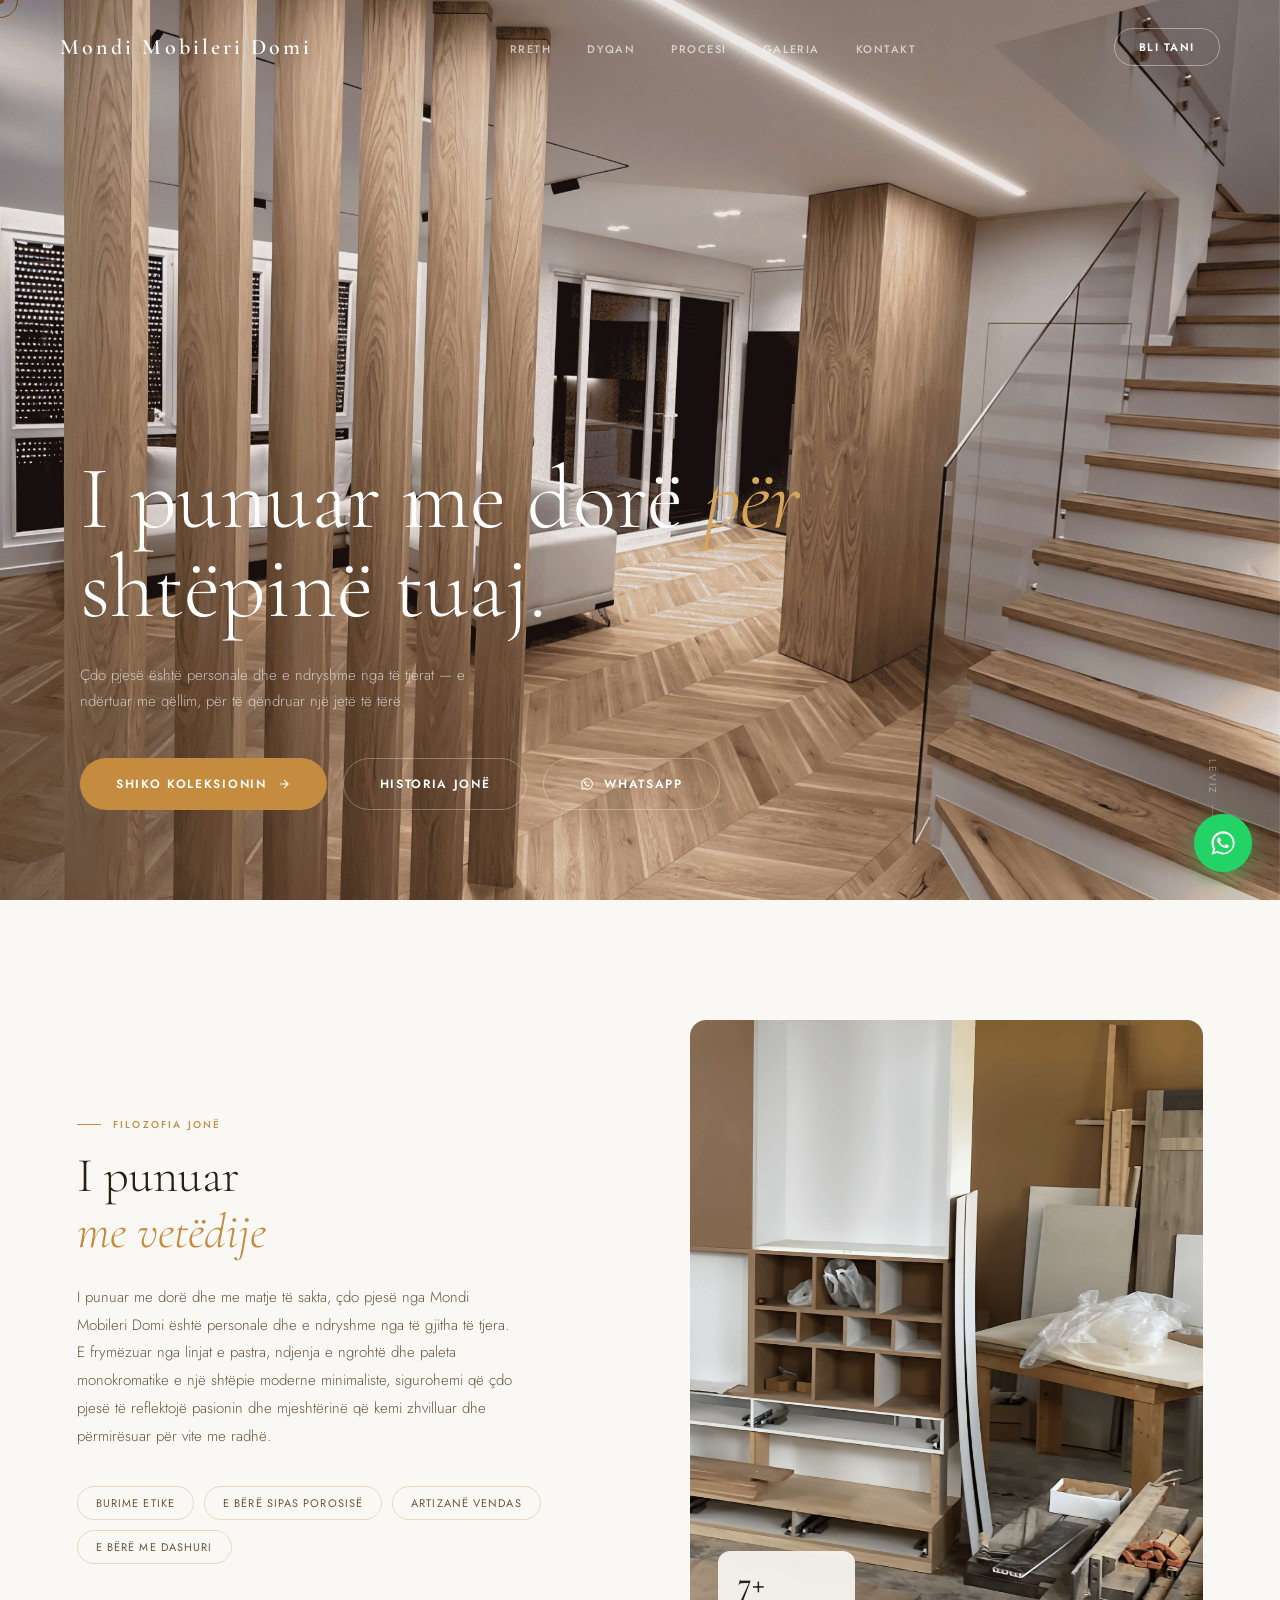
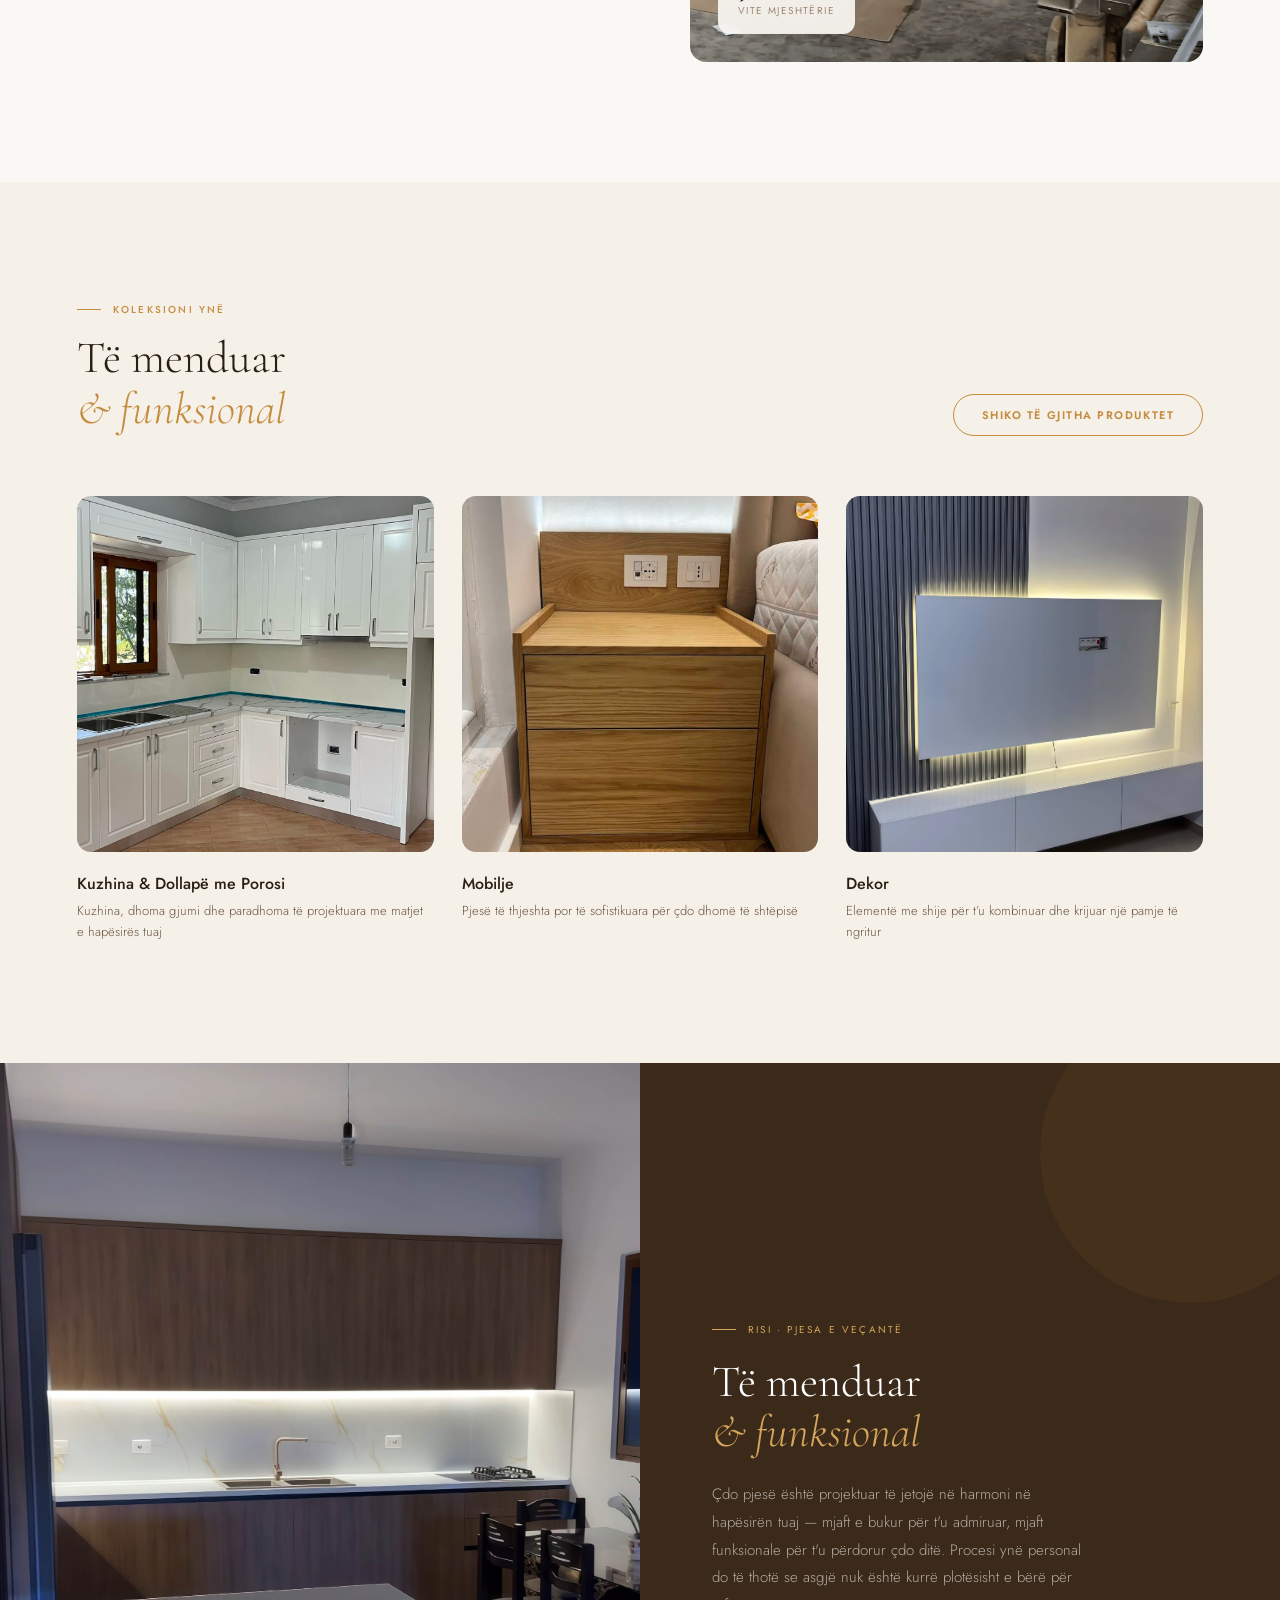
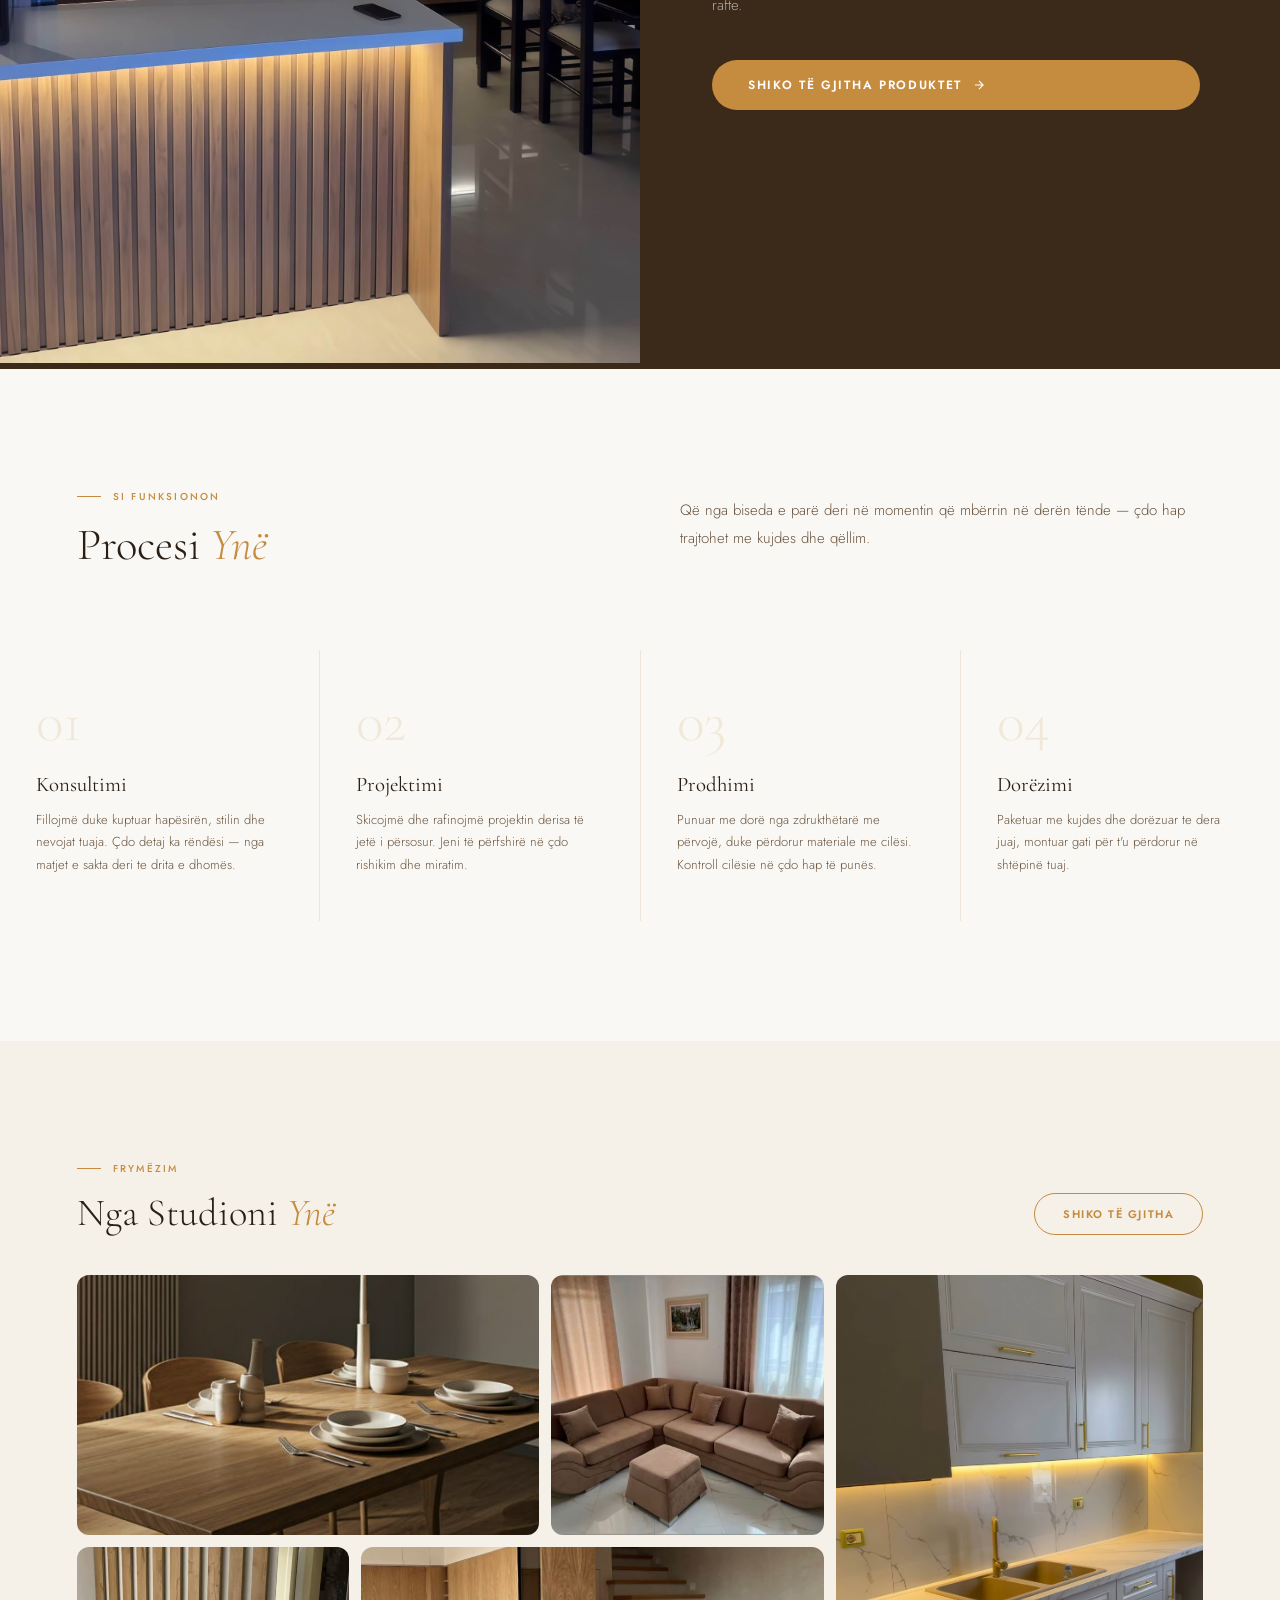
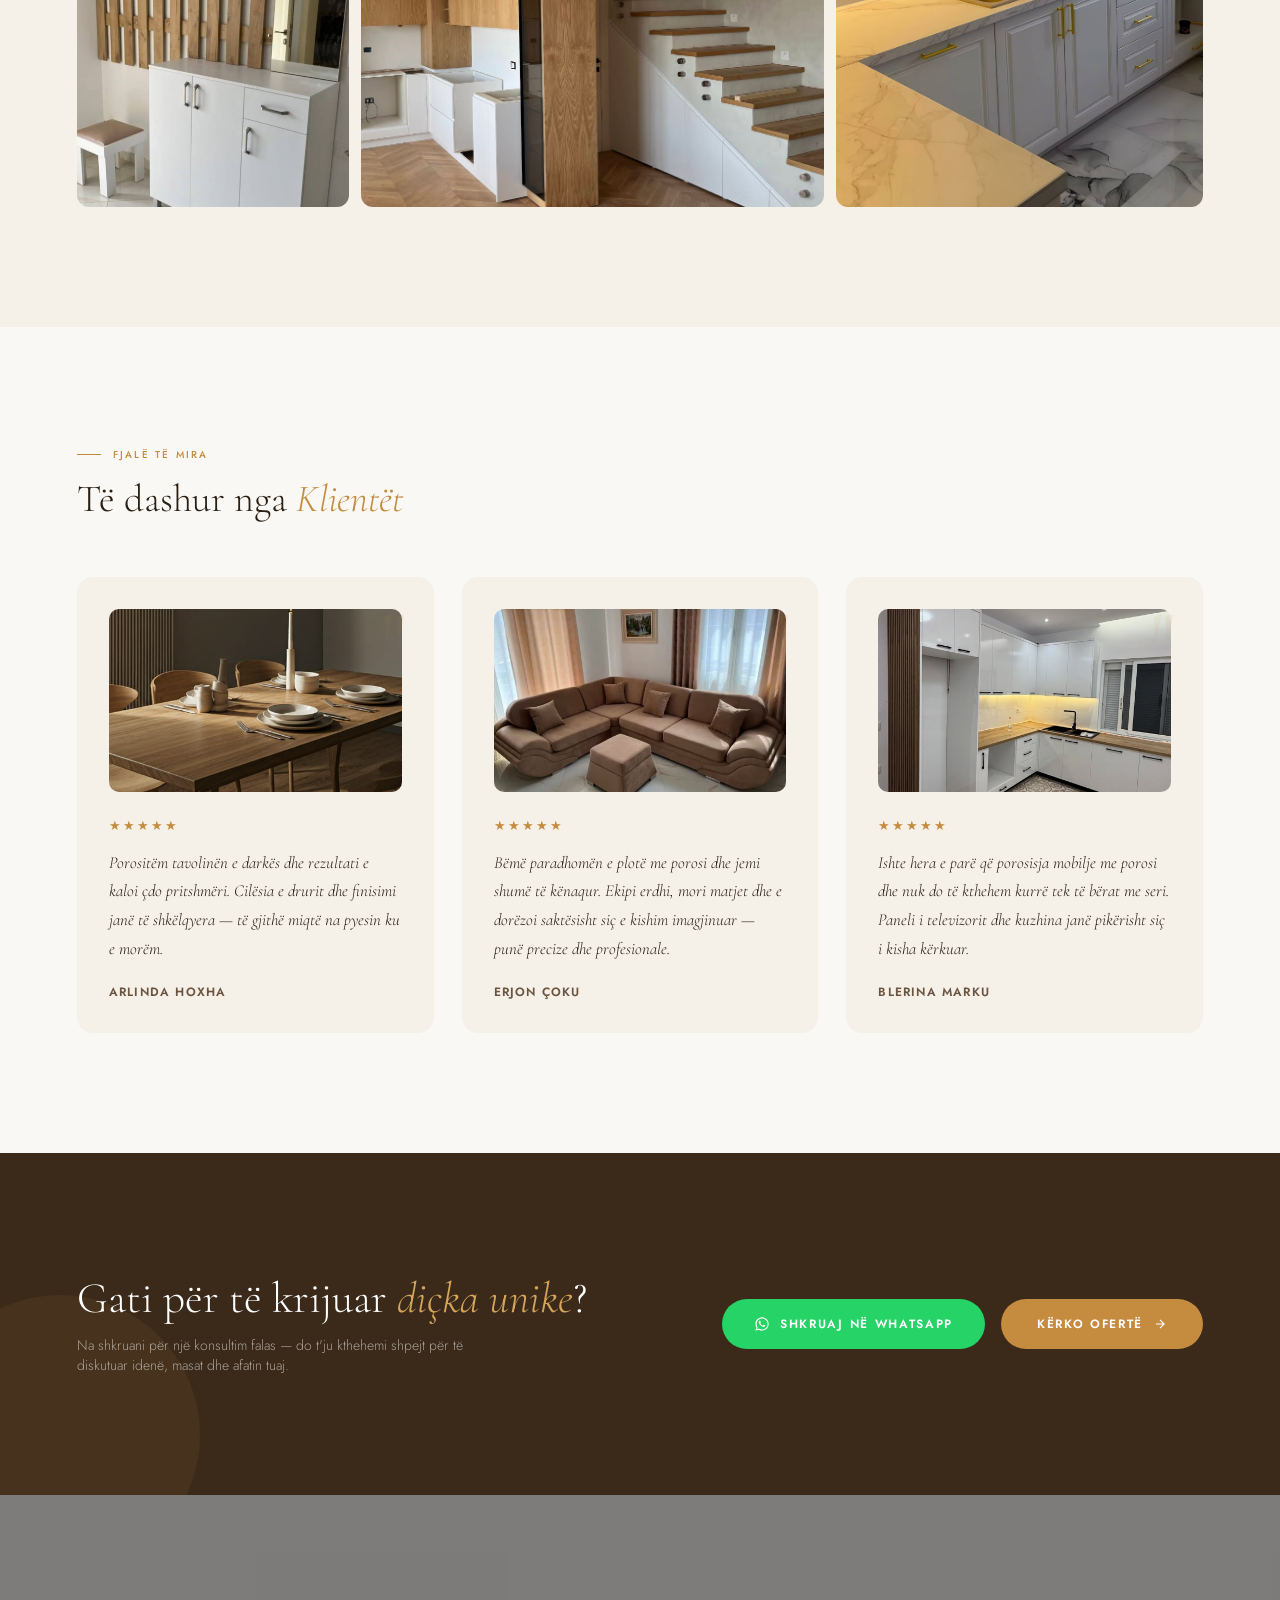
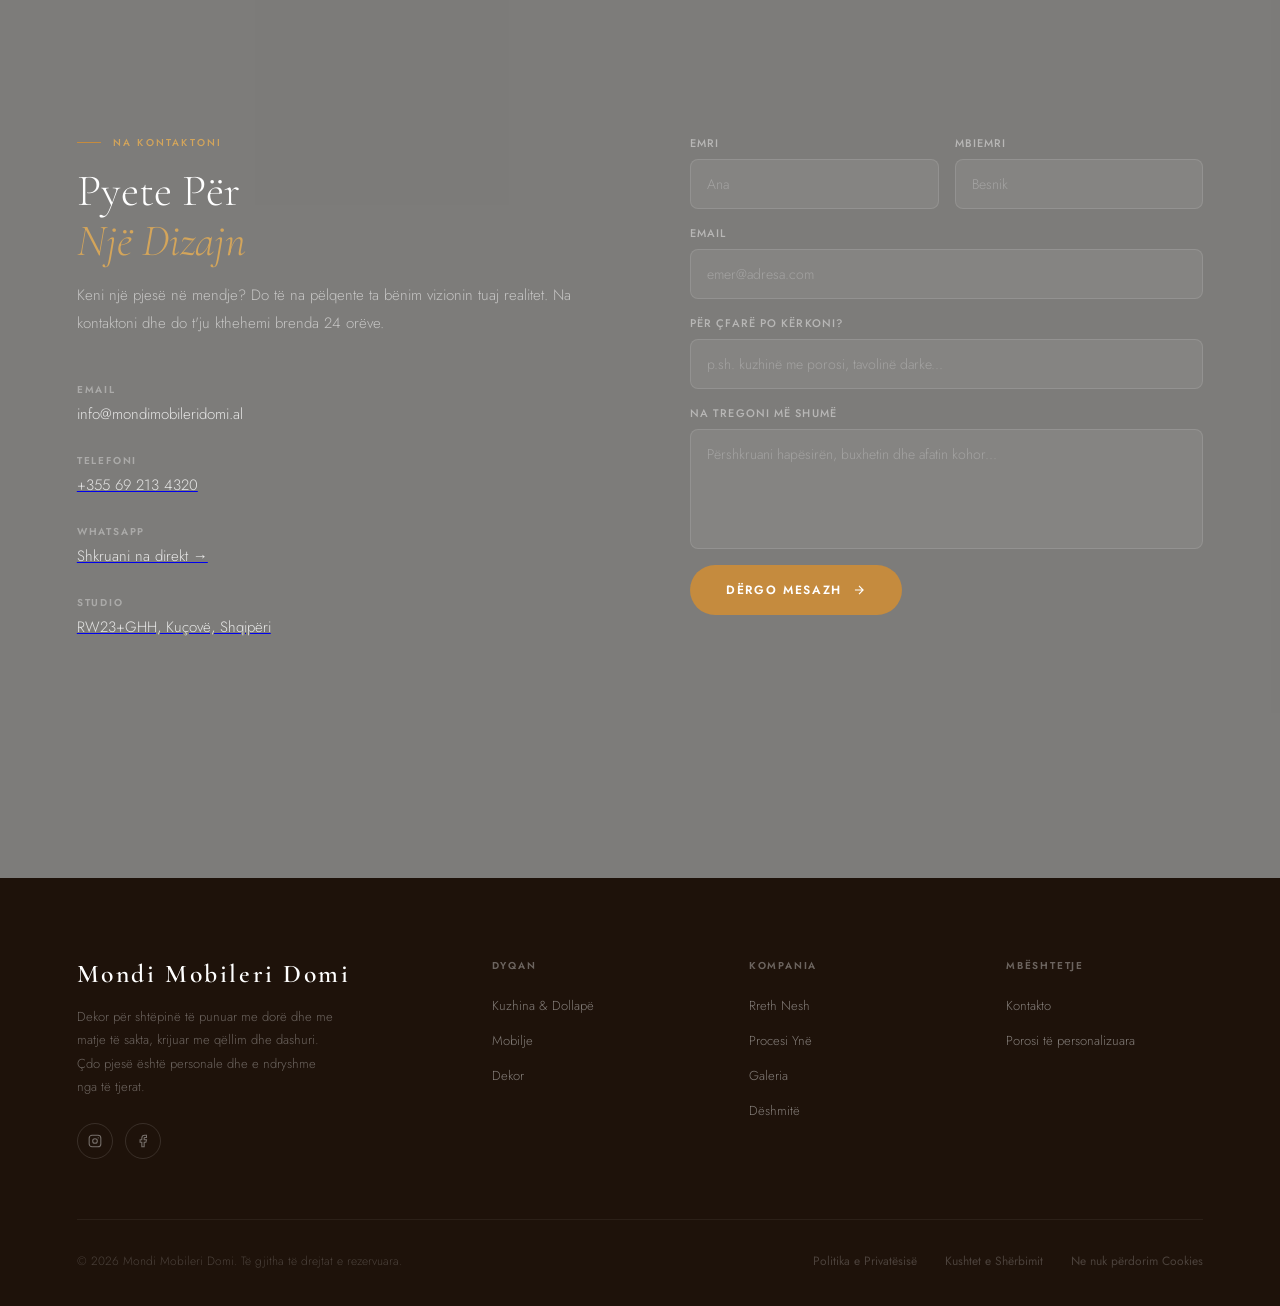
==== commit b1155bd7: "Add files via upload" ====
--- a/index.html
+++ b/index.html
@@ -121,8 +121,12 @@
 }
 .nav-links a:hover{color:#fff}
 .nav-links a:hover::after{transform:scaleX(1)}
+.nav-links a.active{color:#fff}
+.nav-links a.active::after{transform:scaleX(1)}
 .nav.scrolled .nav-links a{color:var(--txt-m)}
 .nav.scrolled .nav-links a:hover{color:var(--txt)}
+.nav.scrolled .nav-links a.active{color:var(--txt)}
+.nav.scrolled .nav-links a.active::after{transform:scaleX(1)}
 .nav-cta{
   font-size:11px;font-weight:600;letter-spacing:.14em;text-transform:uppercase;
   color:#fff;border:1.5px solid rgba(255,255,255,.4);border-radius:999px;
@@ -167,13 +171,13 @@
 }
 .hero-grain{
   position:fixed;inset:0;z-index:-1;opacity:1;
-  background:url("bg.png") center/cover no-repeat;
+  background:url("bg.jpg") center/cover no-repeat;
   background-size:cover;pointer-events:none;
 }
 @keyframes heroZoom{from{transform:scale(1.1) translateY(0)}to{transform:scale(1) translateY(0)}}
 .hero-overlay{
   position:fixed;inset:0;z-index:1;opacity:.04;
-  background-image:url("bg.png");
+  background-image:url("bg.jpg");
   background-size:200px;pointer-events:none;
 }
 .hero-overlay{
@@ -645,6 +649,7 @@
   .footer-top{grid-template-columns:1fr;gap:32px}
   .footer-bottom{flex-direction:column;align-items:flex-start;gap:12px}
   .footer-legal{flex-wrap:wrap;gap:16px}
+  .featured-img img{height:65vh !important;}
 }
 @media(max-width:380px){
   .hero-content{padding:0 20px 64px}
@@ -733,8 +738,8 @@
         </div>
       </div>
       <div class="about-img-wrap reveal-right">
-        <img src="https://lh3.googleusercontent.com/aida-public/[base64]"
-          alt="Karrige e palosshme druri e punuar me dorë">
+        <img src="g7.jpg"
+          alt="Punishte Mondi Mobileri Domi - procesi i punës me dorë dhe mjeshtëria e artizanëve vendas">
         <div class="about-img-badge">
           <div class="about-img-badge-num">7+</div>
           <div class="about-img-badge-label">Vite Mjeshtërie</div>
@@ -757,7 +762,7 @@
     <div class="cat-grid">
       <div class="cat-card reveal" style="transition-delay:.05s">
         <div class="cat-card-img">
-          <img src="https://lh3.googleusercontent.com/aida-public/[base64]"
+          <img src="g6.jpg"
             alt="Kuzhinë dhe dollapë me porosi">
           <div class="cat-card-overlay"><span class="cat-card-cta">Kërko Ofertë →</span></div>
         </div>
@@ -766,8 +771,8 @@
       </div>
       <div class="cat-card reveal" style="transition-delay:.1s">
         <div class="cat-card-img">
-          <img src="https://lh3.googleusercontent.com/aida-public/[base64]"
-            alt="Karrige druri e gjelbër">
+          <img src="g10.jpg"
+            alt="Mobilje të punuara me dorë për dhoma të ndryshme të shtëpisë">
           <div class="cat-card-overlay"><span class="cat-card-cta">Blej Mobilje →</span></div>
         </div>
         <h3>Mobilje</h3>
@@ -775,7 +780,7 @@
       </div>
       <div class="cat-card reveal" style="transition-delay:.15s">
         <div class="cat-card-img">
-          <img src="https://lh3.googleusercontent.com/aida-public/[base64]"
+          <img src="g3.jpg"
             alt="Objekte dekorative për shtëpi">
           <div class="cat-card-overlay"><span class="cat-card-cta">Blej Dekor →</span></div>
         </div>
@@ -791,8 +796,7 @@
   <div class="featured-accent"></div>
   <div class="featured-inner">
     <div class="featured-img">
-      <img src="https://lh3.googleusercontent.com/aida-public/[base64]"
-        alt="Dhoma e ndenjes minimale luksoze">
+      <img src="g2.jpg" alt="Dhoma e ndenjes minimale luksoze" style="height: 100vh">
     </div>
     <div class="featured-text reveal">
       <div class="featured-label">Risi · Pjesa e veçantë</div>
@@ -852,11 +856,11 @@
     <a href="https://www.instagram.com/mondi_mobileri_domi/" target="_blank" rel="noopener noreferrer" class="btn-outline">Shiko të gjitha</a>
   </div>
   <div class="gallery-grid">
-    <div class="g-item g1 reveal"><img src="https://lh3.googleusercontent.com/aida-public/[base64]" alt="Tavolinë darke"></div>
-    <div class="g-item g2 reveal" style="transition-delay:.08s"><img src="https://lh3.googleusercontent.com/aida-public/[base64]" alt="Sofë prej lëkure"></div>
-    <div class="g-item g3 reveal" style="transition-delay:.16s"><img src="https://lh3.googleusercontent.com/aida-public/[base64]" alt="Karrige e gjelbër"></div>
-    <div class="g-item g4 reveal" style="transition-delay:.08s"><img src="https://lh3.googleusercontent.com/aida-public/[base64]" alt="Dekor tavoline kafeje"></div>
-    <div class="g-item g5 reveal" style="transition-delay:.16s"><img src="https://lh3.googleusercontent.com/aida-public/[base64]" alt="Detaj tavoline darke"></div>
+    <div class="g-item g1 reveal"><img src="g0.jpg" alt="Tavolinë darke druri me karrige dhe qiri — Mondi Mobileri Domi" loading="lazy"></div>
+    <div class="g-item g2 reveal" style="transition-delay:.08s"><img src="g5.jpg" alt="Paradhomë me varëse rrobash druri dhe dollap i bardhë me porosi" loading="lazy"></div>
+    <div class="g-item g3 reveal" style="transition-delay:.16s"><img src="g1.jpg" alt="Kuzhinë dhe shkallë me mbulesa druri lisi — punë e realizuar nga Mondi Mobileri Domi" loading="lazy"></div>
+    <div class="g-item g4 reveal" style="transition-delay:.08s"><img src="g4.jpg" alt="Panel TV me rripa druri gri dhe ndriçim LED ambiental me porosi" loading="lazy"></div>
+    <div class="g-item g5 reveal" style="transition-delay:.16s"><img src="g8.jpg" alt="Kuzhinë klasike e bardhë në formë L me plan pune mermeri — punë me porosi" loading="lazy"></div>
   </div>
 </section>
 
@@ -872,24 +876,24 @@
     <div class="test-grid">
       <div class="test-card reveal">
         <div class="test-deco">"</div>
-        <img class="test-card-img" src="https://lh3.googleusercontent.com/aida-public/[base64]" alt="Tavolinë darke">
+        <img class="test-card-img" src="g0.jpg" alt="Tavolinë darke druri me porosi — Mondi Mobileri Domi" loading="lazy">
         <div class="test-stars">★★★★★</div>
-        <p class="test-quote">Çdo darkë me familjen ndjehet më e veçantë në tavolinën e re që porositëm nga Mondi Mobileri Domi.</p>
-        <p class="test-name">Pilar de Luna</p>
+        <p class="test-quote">Porositëm tavolinën e darkës dhe rezultati e kaloi çdo pritshmëri. Cilësia e drurit dhe finisimi janë të shkëlqyera — të gjithë miqtë na pyesin ku e morëm.</p>
+        <p class="test-name">Arlinda Hoxha</p>
       </div>
       <div class="test-card reveal" style="transition-delay:.1s">
         <div class="test-deco">"</div>
-        <img class="test-card-img" src="https://lh3.googleusercontent.com/aida-public/[base64]" alt="Sofë prej lëkure">
+        <img class="test-card-img" src="g5.jpg" alt="Paradhomë me varëse rrobash druri dhe dollap i bardhë me porosi" loading="lazy">
         <div class="test-stars">★★★★★</div>
-        <p class="test-quote">Jam shumë e kënaqur me sofën time të re — cilësia është e shkëlqyer, është e rehatshme dhe ndryshon krejtësisht pamjen e shtëpisë sime.</p>
-        <p class="test-name">Agnes Rivera</p>
+        <p class="test-quote">Bëmë paradhomën e plotë me porosi dhe jemi shumë të kënaqur. Ekipi erdhi, mori matjet dhe e dorëzoi saktësisht siç e kishim imagjinuar — punë precize dhe profesionale.</p>
+        <p class="test-name">Erjon Çoku</p>
       </div>
       <div class="test-card reveal" style="transition-delay:.2s">
         <div class="test-deco">"</div>
-        <img class="test-card-img" src="https://lh3.googleusercontent.com/aida-public/[base64]" alt="Dekor tavoline kafeje">
+        <img class="test-card-img" src="g9.jpg" alt="Punishte e Mondi Mobileri Domi — prodhim mobiljesh me dorë" loading="lazy">
         <div class="test-stars">★★★★★</div>
-        <p class="test-quote">Më pëlqen sa të qëndrueshme duken pjesët e mia dekoruese. Më duhet vetëm t'i rregulloj dhe tërë hapësira ndjehet si e re.</p>
-        <p class="test-name">Teban Castillo</p>
+        <p class="test-quote">Ishte hera e parë që porosisja mobilje me porosi dhe nuk do të kthehem kurrë tek të bërat me seri. Paneli i televizorit dhe kuzhina janë pikërisht siç i kisha kërkuar.</p>
+        <p class="test-name">Blerina Marku</p>
       </div>
     </div>
   </div>
@@ -994,9 +998,6 @@
           <a class="social-btn" href="https://www.instagram.com/mondi_mobileri_domi/" target="_blank" rel="noopener" aria-label="Instagram">
             <svg width="14" height="14" viewBox="0 0 24 24" fill="none" stroke="currentColor" stroke-width="1.8"><rect x="2" y="2" width="20" height="20" rx="5"/><circle cx="12" cy="12" r="4"/><circle cx="17.5" cy="6.5" r="1" fill="currentColor" stroke="none"/></svg>
           </a>
-          <a class="social-btn" href="https://www.pinterest.com/mondimobileridomi/" target="_blank" rel="noopener" aria-label="Pinterest">
-            <svg width="14" height="14" viewBox="0 0 24 24" fill="none" stroke="currentColor" stroke-width="1.8"><path d="M12 2C6.48 2 2 6.48 2 12c0 4.24 2.65 7.86 6.39 9.29-.09-.78-.17-1.98.03-2.83.19-.77 1.27-5.38 1.27-5.38s-.32-.65-.32-1.61c0-1.51.88-2.64 1.97-2.64.93 0 1.38.7 1.38 1.54 0 .94-.6 2.34-.91 3.64-.26 1.09.54 1.97 1.61 1.97 1.93 0 3.42-2.04 3.42-4.97 0-2.6-1.87-4.42-4.54-4.42-3.09 0-4.91 2.32-4.91 4.71 0 .93.36 1.5 1.33 1.5 1.47 0 2.05-1.01 2.05-2.22 0-1.36-.92-2.3-2.24-2.3-1.52 0-2.43 1.15-2.43 2.38 0 .87.33 1.46.84 1.92.23.22.26.33.18.6-.06.2-.21.69-.27.88-.09.28-.37.38-.68.28-1.9-.77-3.09-2.9-3.09-5.24 0-3.7 2.68-7.1 7.72-7.1 4.05 0 7.2 2.9 7.2 6.79 0 4.05-2.55 7.31-6.1 7.31-1.19 0-2.31-.62-2.69-1.35l-.73 2.78c-.26 1.01-.98 2.27-1.46 3.04-.44.71-1.34 1.51-1.97 1.46-.63-.05-1.01-.52-.83-1.16.16-.56.57-1.8.77-2.38.12-.34.03-.69-.27-.93-1.02-.88-1.7-2.21-1.7-3.59 0-2.83 2.04-5.74 5.88-5.74 3.26 0 5.03 2.37 5.03 4.93 0 2.01-.8 3.85-2.04 3.85-1.55 0-1.88-1.23-1.88-2.38 0-1.02.39-1.71.39-2.31 0-.82-.44-1.43-1.34-1.43-1.04 0-1.87 1.07-1.87 2.42 0 0 .62 2.54.71 3.01.08.36.14.78.14 1.13 0 1.05-.17 1.53-.51 2.12-.32.55-1.28 1.33-1.89 1.33-.69 0-1.34-.45-1.23-1.38.12-1.08.69-3.02.69-4.2 0-1.35-.74-2.32-2.23-2.32-1.67 0-3.02 1.62-3.02 3.75 0 1.47.74 2.45 1.77 2.45.21 0 .42-.03.62-.1.21-.07.44-.19.52-.3.11-.15.13-.32.08-.49-.09-.26-.3-.65-.35-.74-.11-.22-.18-.47-.18-.73 0-1.12.84-2.16 1.97-2.16 1.04 0 1.7.8 1.7 1.95 0 .44-.16.88-.45 1.18-.38.39-.7.51-.78.95-.06.28-.03.53.08.78.26.57 1.05.34 1.64.11.74-.3 1.5-.95 1.5-2.06 0-1.2-.82-2.24-2.45-2.24-1.41 0-2.23.82-2.23 1.79 0 .45.17.88.48 1.18.3.29.68.41 1.03.41.61 0 1.02-.27 1.22-.57.12-.16.17-.35.15-.54-.01-.09-.05-.18-.14-.26-.31-.29-1.08-.19-1.14.26-.02.1-.03.17-.03.26z"/></svg>
-          </a>
           <a class="social-btn" href="https://www.facebook.com/romeo.romi.731" target="_blank" rel="noopener" aria-label="Facebook">
             <svg width="14" height="14" viewBox="0 0 24 24" fill="none" stroke="currentColor" stroke-width="1.8"><path d="M18 2h-3a5 5 0 0 0-5 5v3H7v4h3v8h4v-8h3l1-4h-4V7a1 1 0 0 1 1-1h3z"/></svg>
           </a>
@@ -1071,6 +1072,21 @@
   window.addEventListener('scroll', () => {
     nav.classList.toggle('scrolled', window.scrollY > 60);
   }, { passive: true });
+
+  // Active nav link
+  const navLinks = document.querySelectorAll('.nav-links a[href^="#"]');
+  const sections = Array.from(navLinks).map(a => document.querySelector(a.getAttribute('href'))).filter(Boolean);
+  function updateActiveNav(){
+    const mid = window.innerHeight * 0.5;
+    let active = null;
+    sections.forEach(sec => {
+      const rect = sec.getBoundingClientRect();
+      if(rect.top <= mid && rect.bottom > mid) active = sec.id;
+    });
+    navLinks.forEach(a => a.classList.toggle('active', a.getAttribute('href') === '#' + active));
+  }
+  window.addEventListener('scroll', updateActiveNav, { passive: true });
+  updateActiveNav();
 
   const ham = document.getElementById('hamburger');
   const menu = document.getElementById('mobileMenu');
@@ -1181,5 +1197,24 @@
   });
 })();
 </script>
+
+<script>
+// Scroll position memory
+(function(){
+  var key = 'scrollY_mondi';
+  var saved = sessionStorage.getItem(key);
+  if(saved) window.scrollTo(0, parseInt(saved, 10));
+  var ticking = false;
+  window.addEventListener('scroll', function(){
+    if(!ticking){
+      requestAnimationFrame(function(){
+        sessionStorage.setItem(key, Math.round(window.scrollY));
+        ticking = false;
+      });
+      ticking = true;
+    }
+  }, {passive: true});
+})();
+</script>
 </body>
 </html>
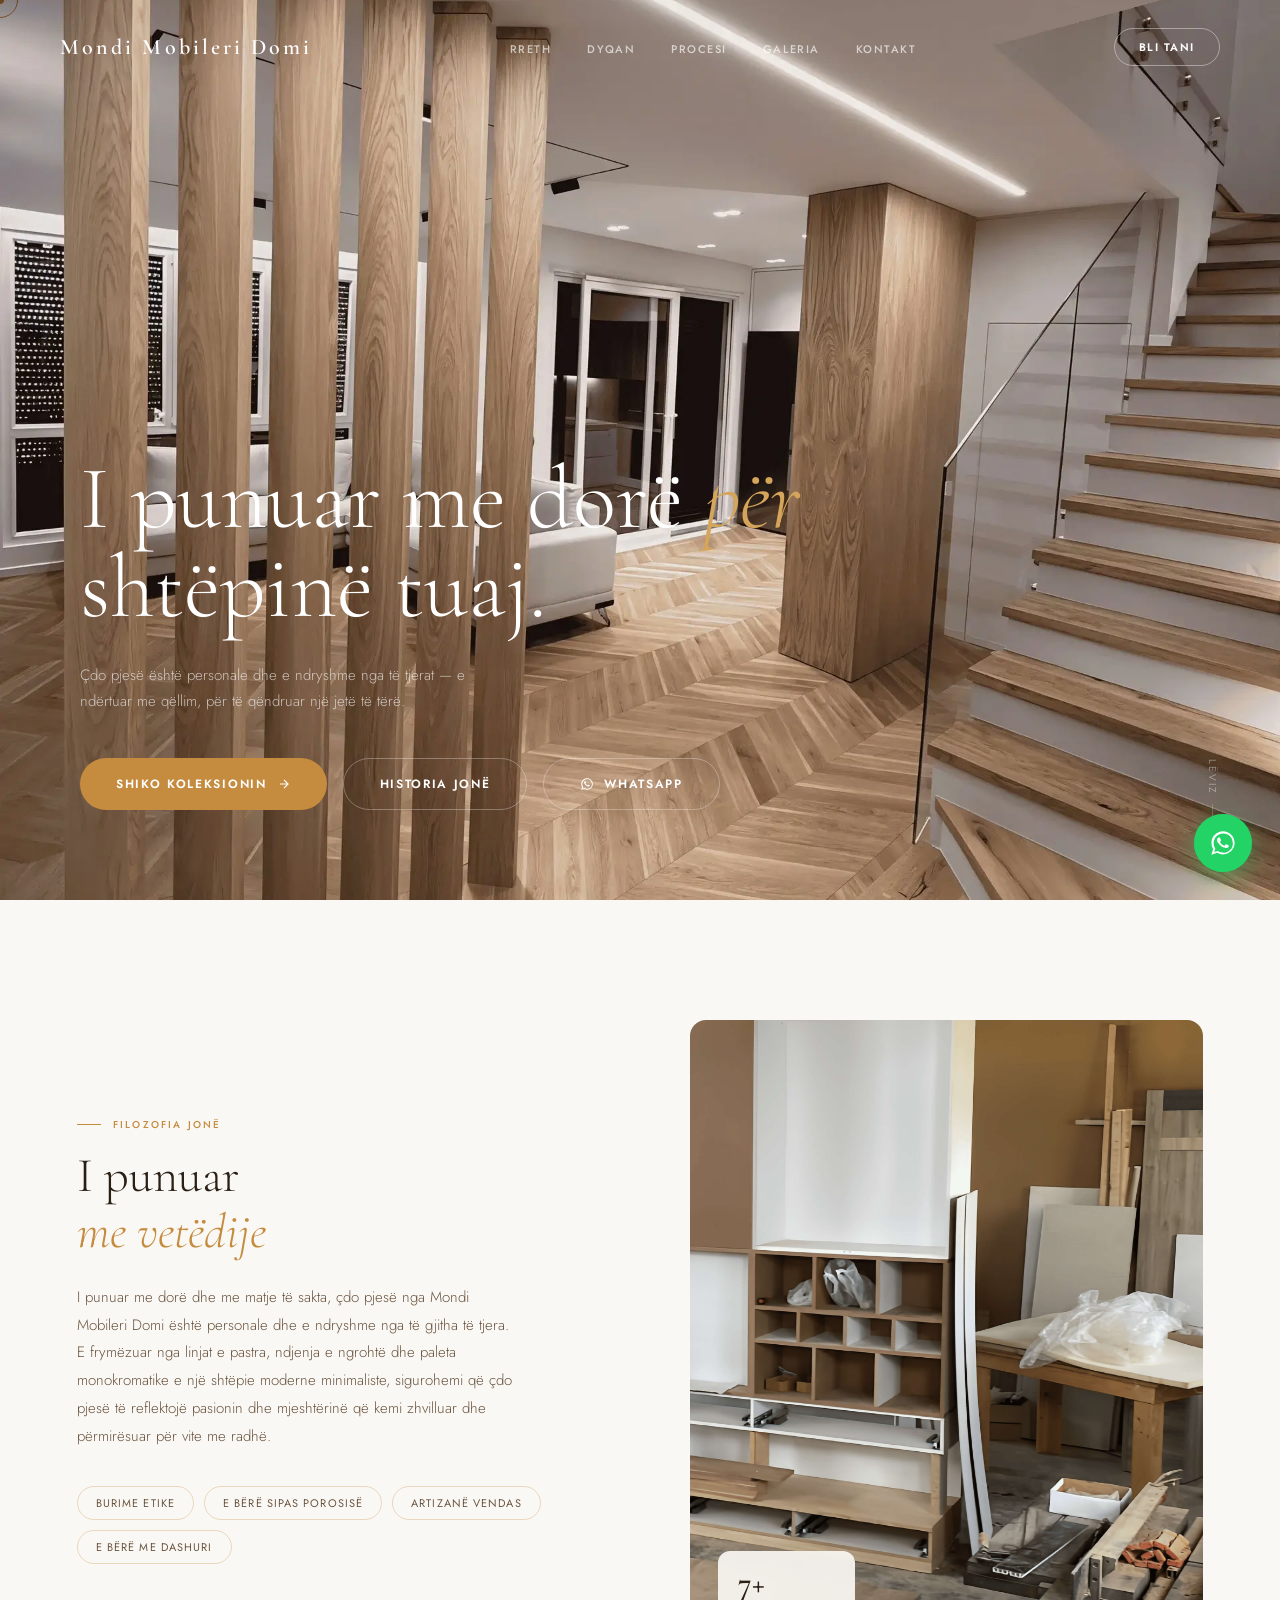
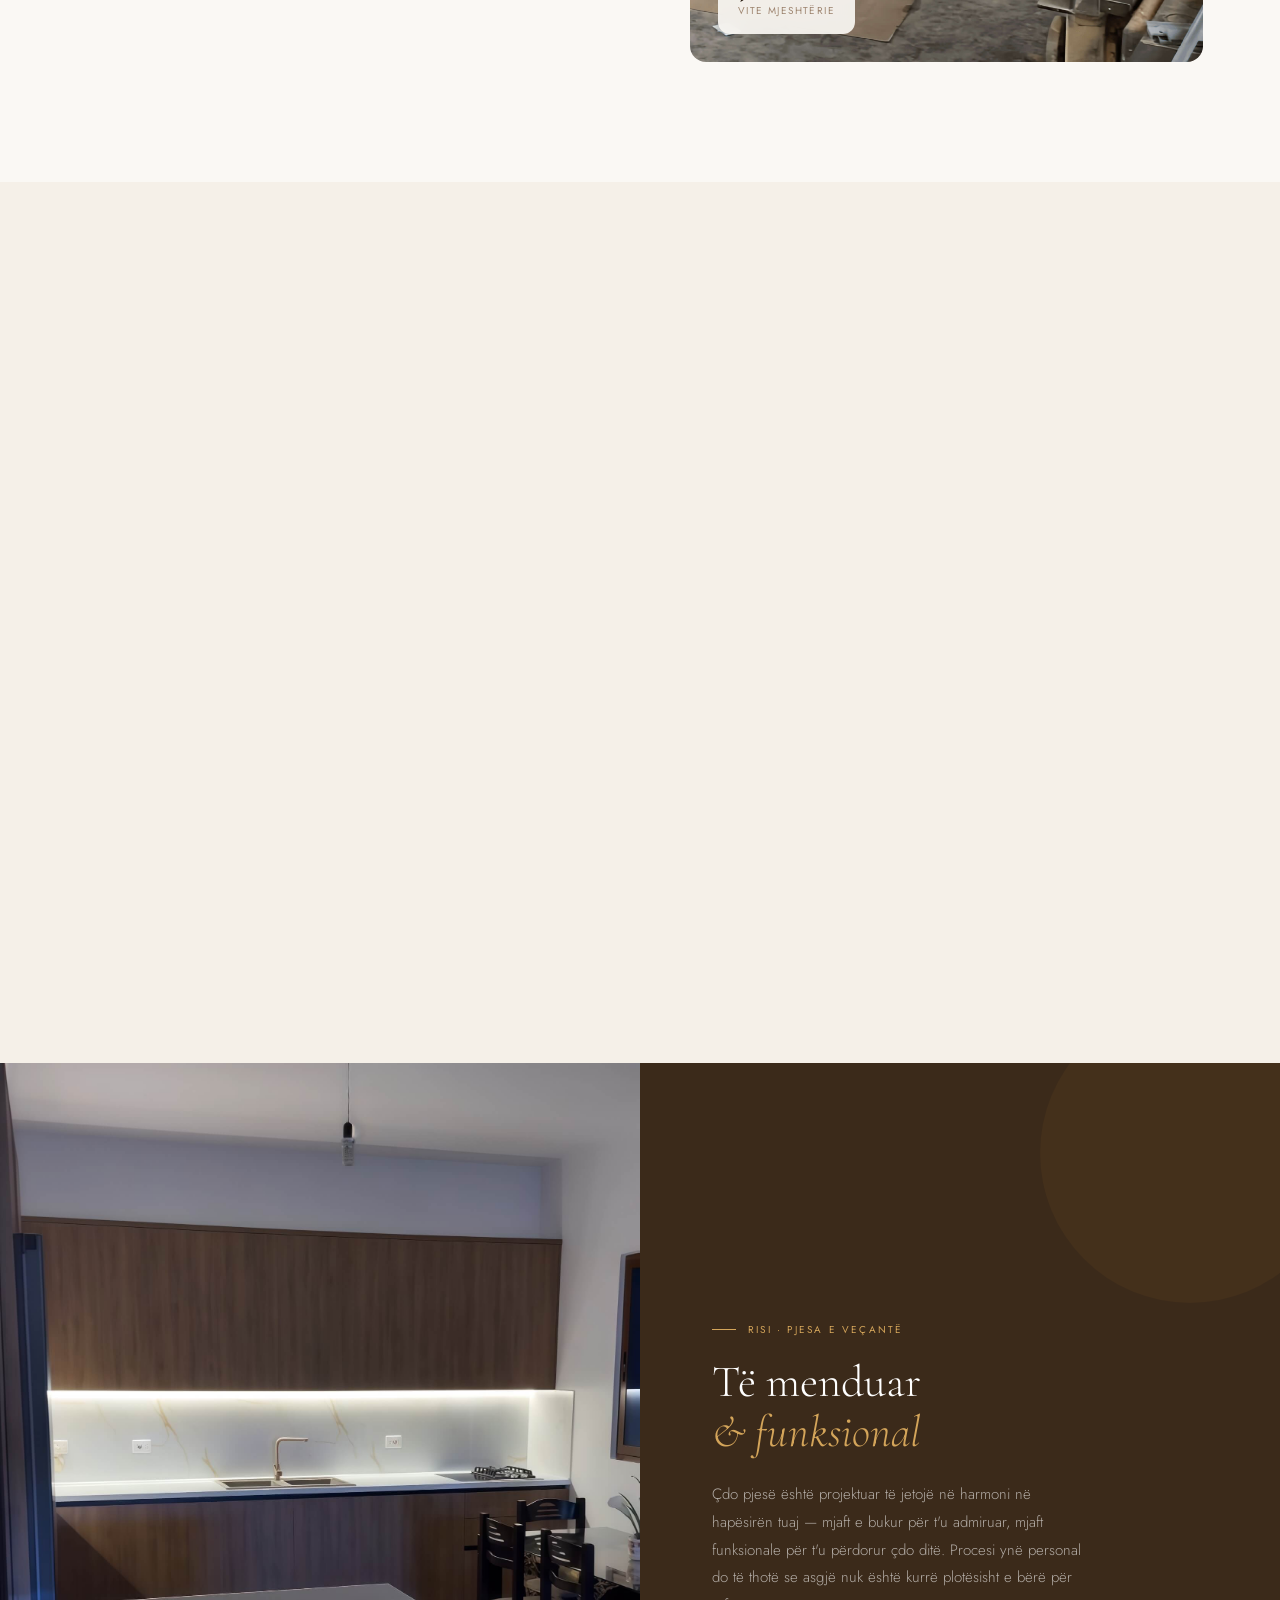
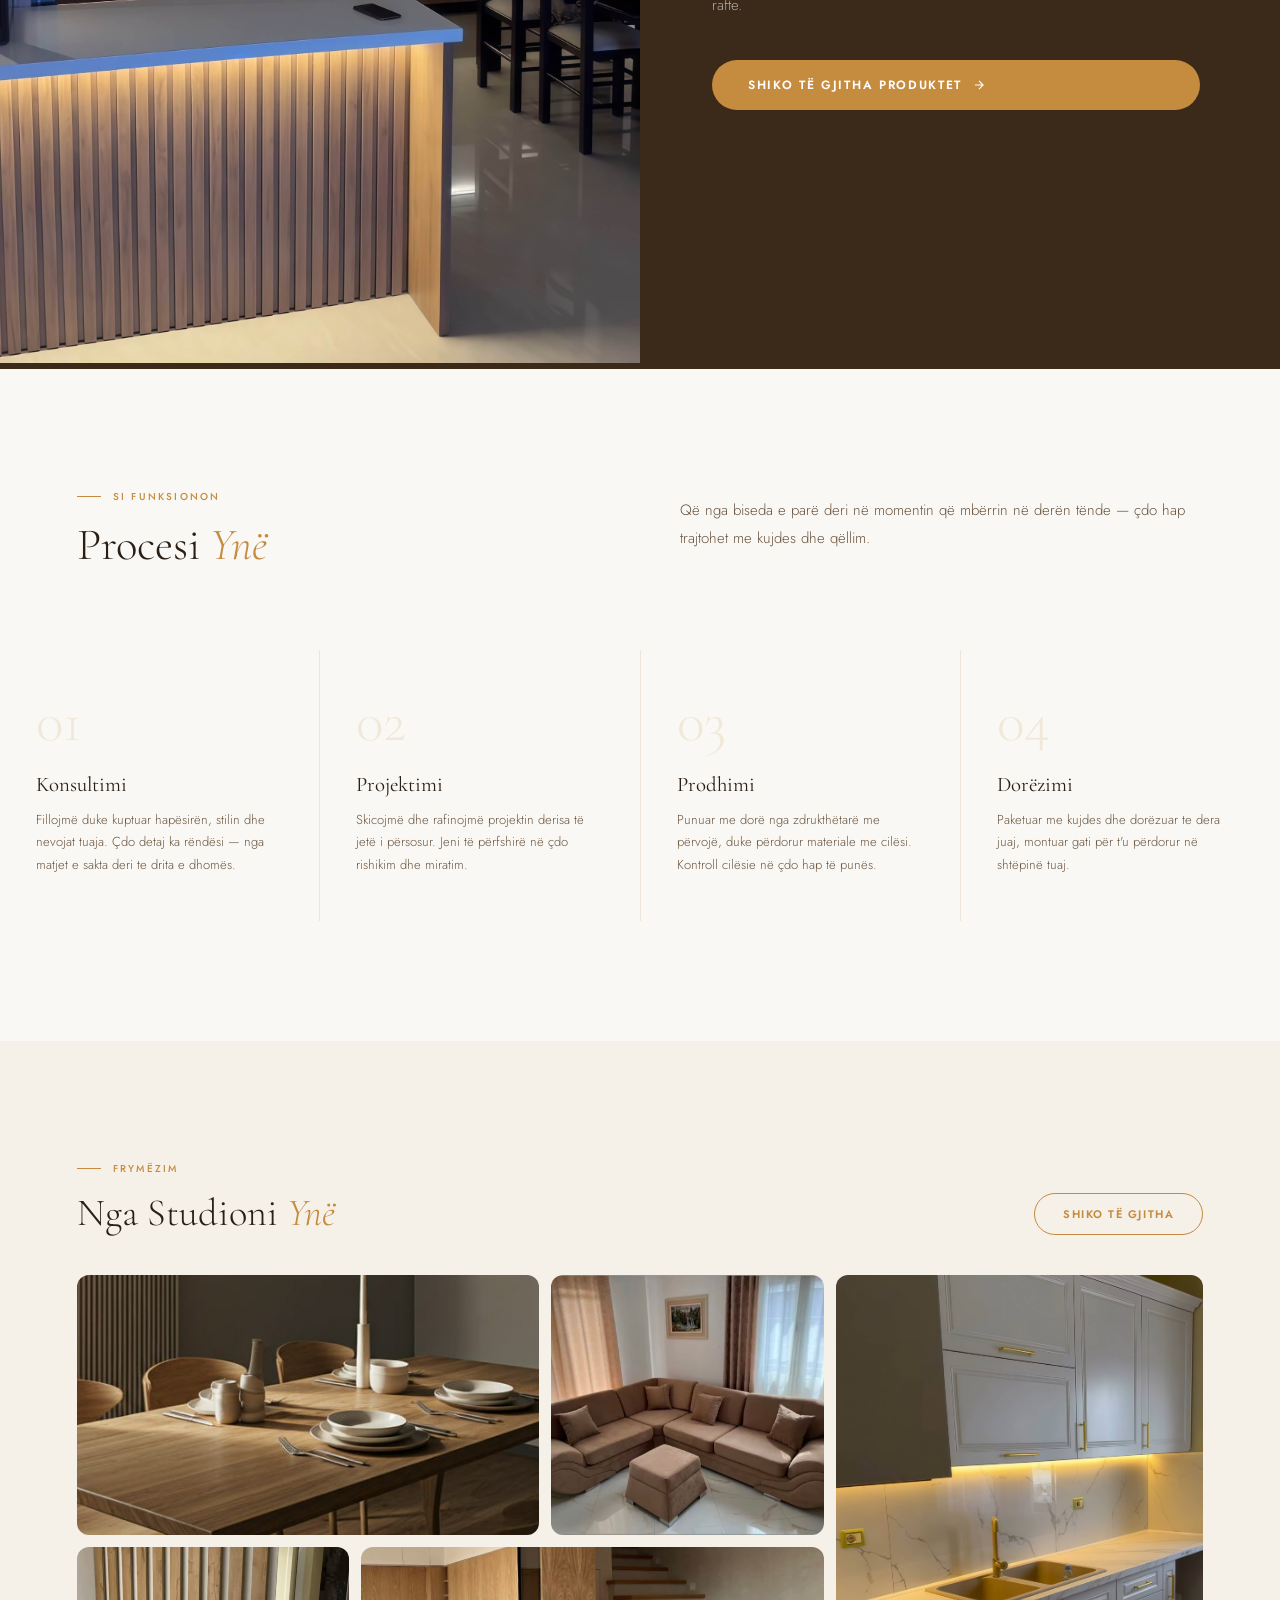
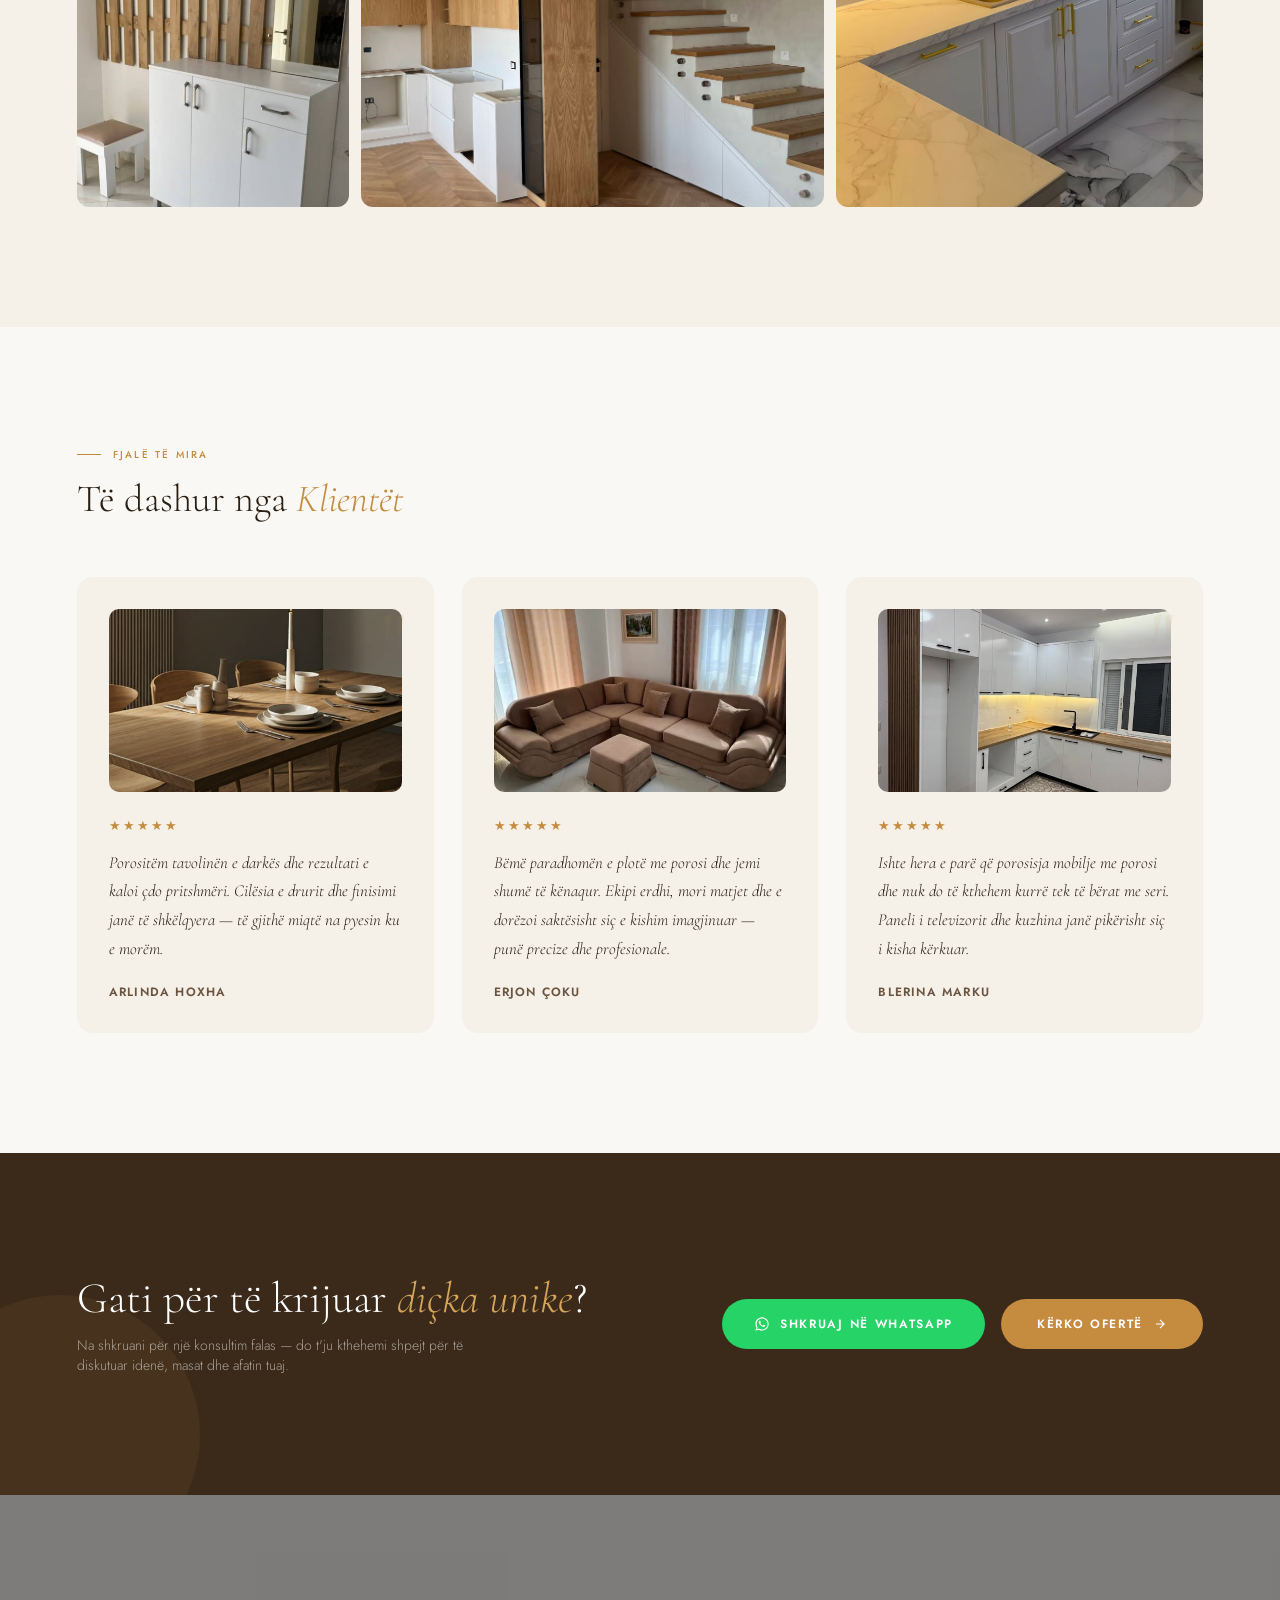
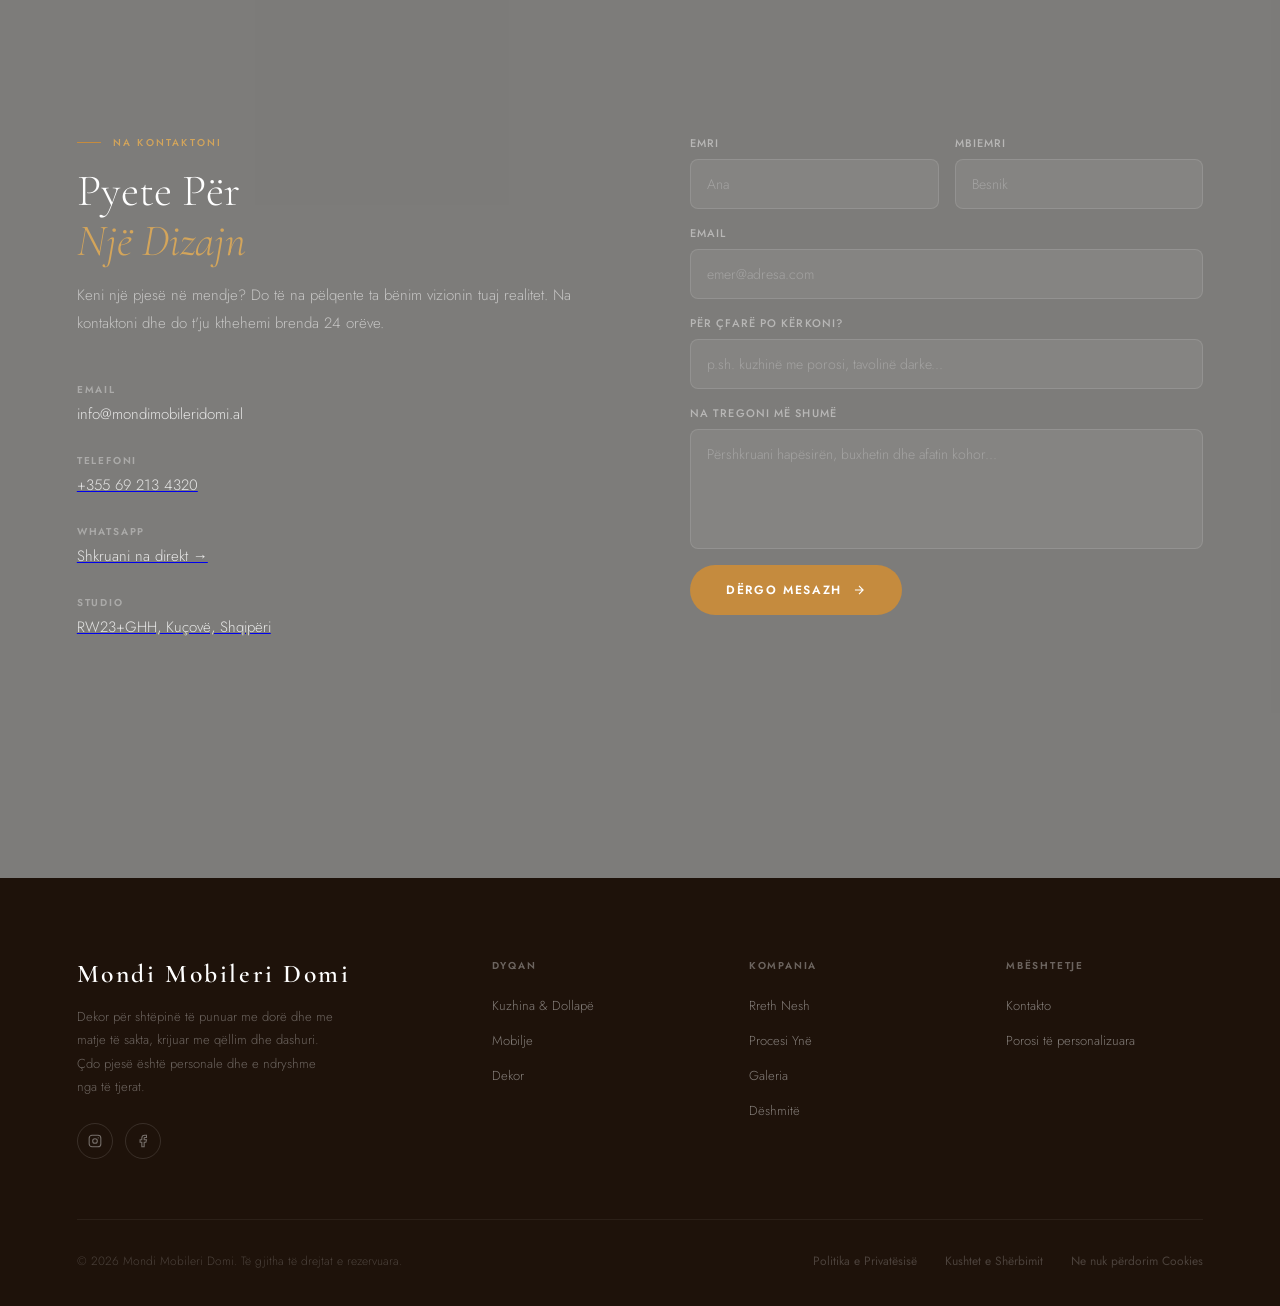
==== commit f17aae37: "Add files via upload" ====
--- a/index.html
+++ b/index.html
@@ -171,13 +171,13 @@
 }
 .hero-grain{
   position:fixed;inset:0;z-index:-1;opacity:1;
-  background:url("bg.jpg") center/cover no-repeat;
+  background:url("bg.webp") center/cover no-repeat;
   background-size:cover;pointer-events:none;
 }
 @keyframes heroZoom{from{transform:scale(1.1) translateY(0)}to{transform:scale(1) translateY(0)}}
 .hero-overlay{
   position:fixed;inset:0;z-index:1;opacity:.04;
-  background-image:url("bg.jpg");
+  background-image:url("bg.webp");
   background-size:200px;pointer-events:none;
 }
 .hero-overlay{
